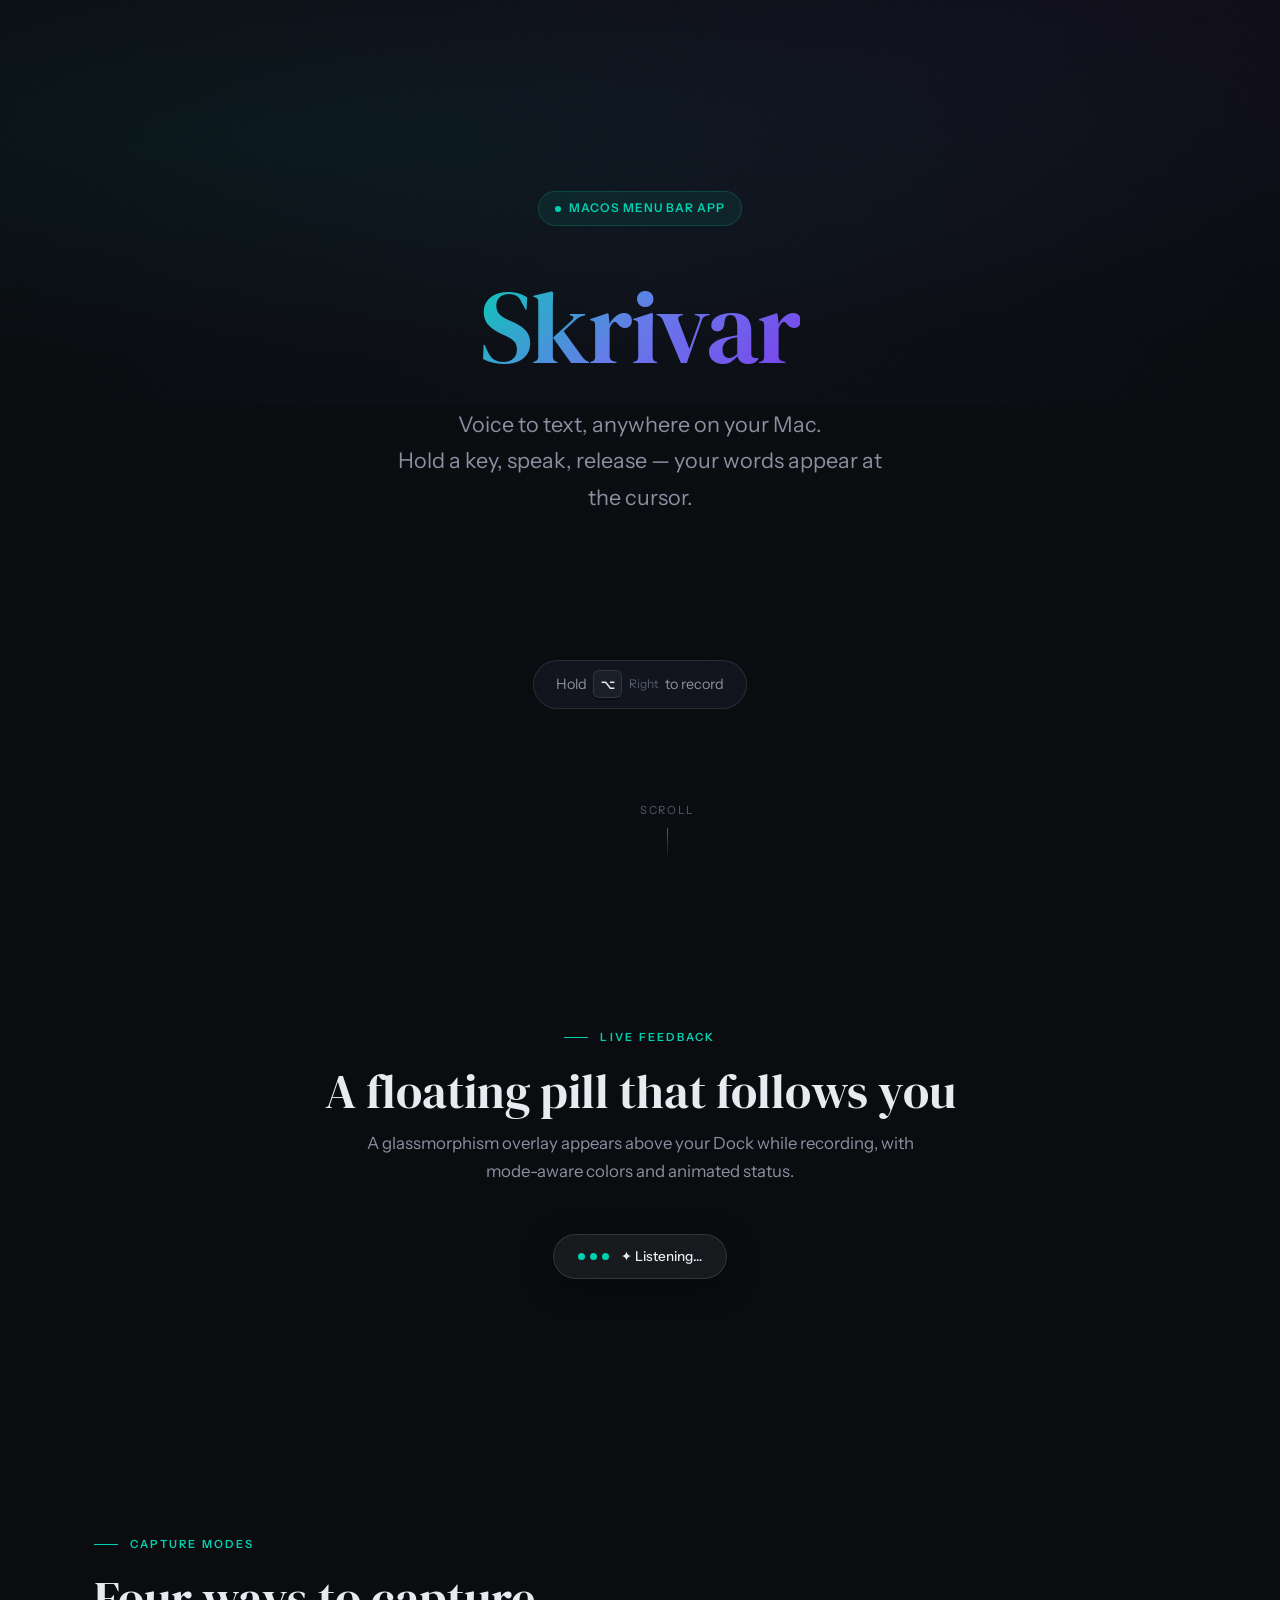
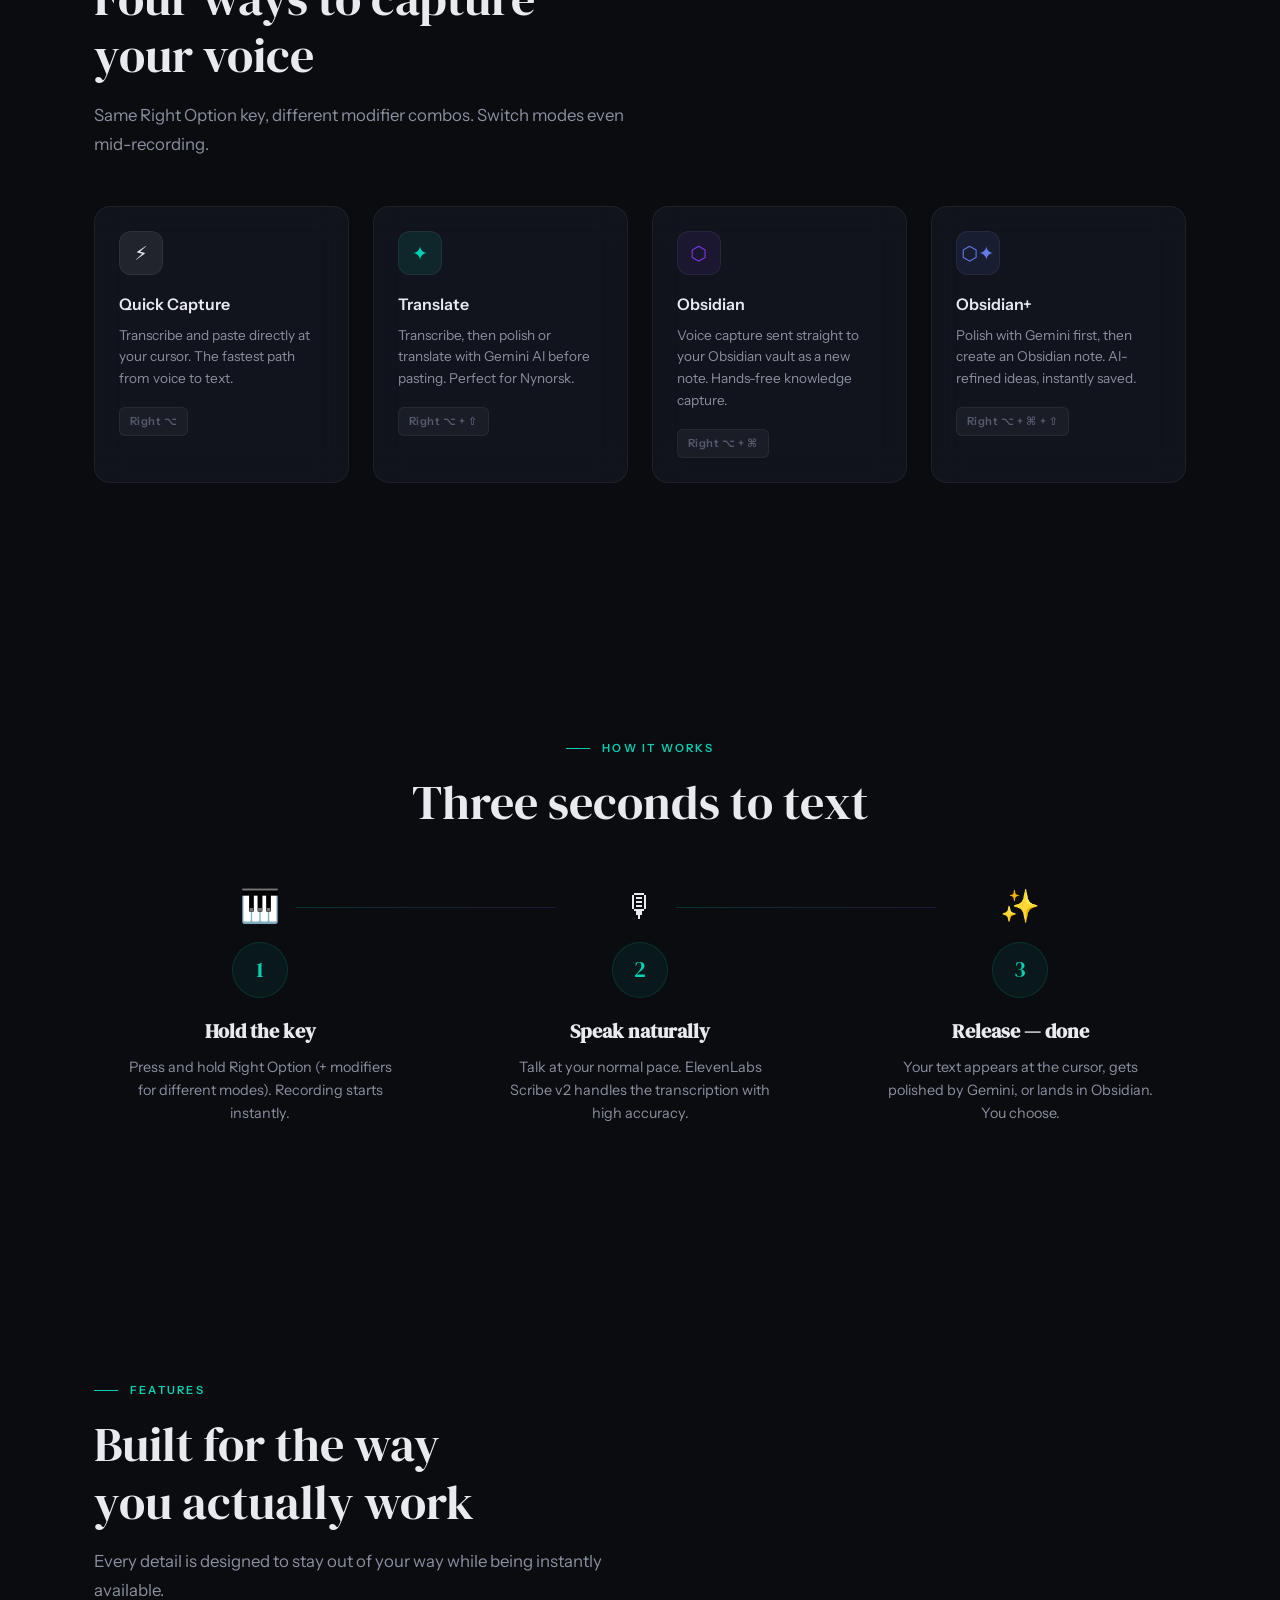
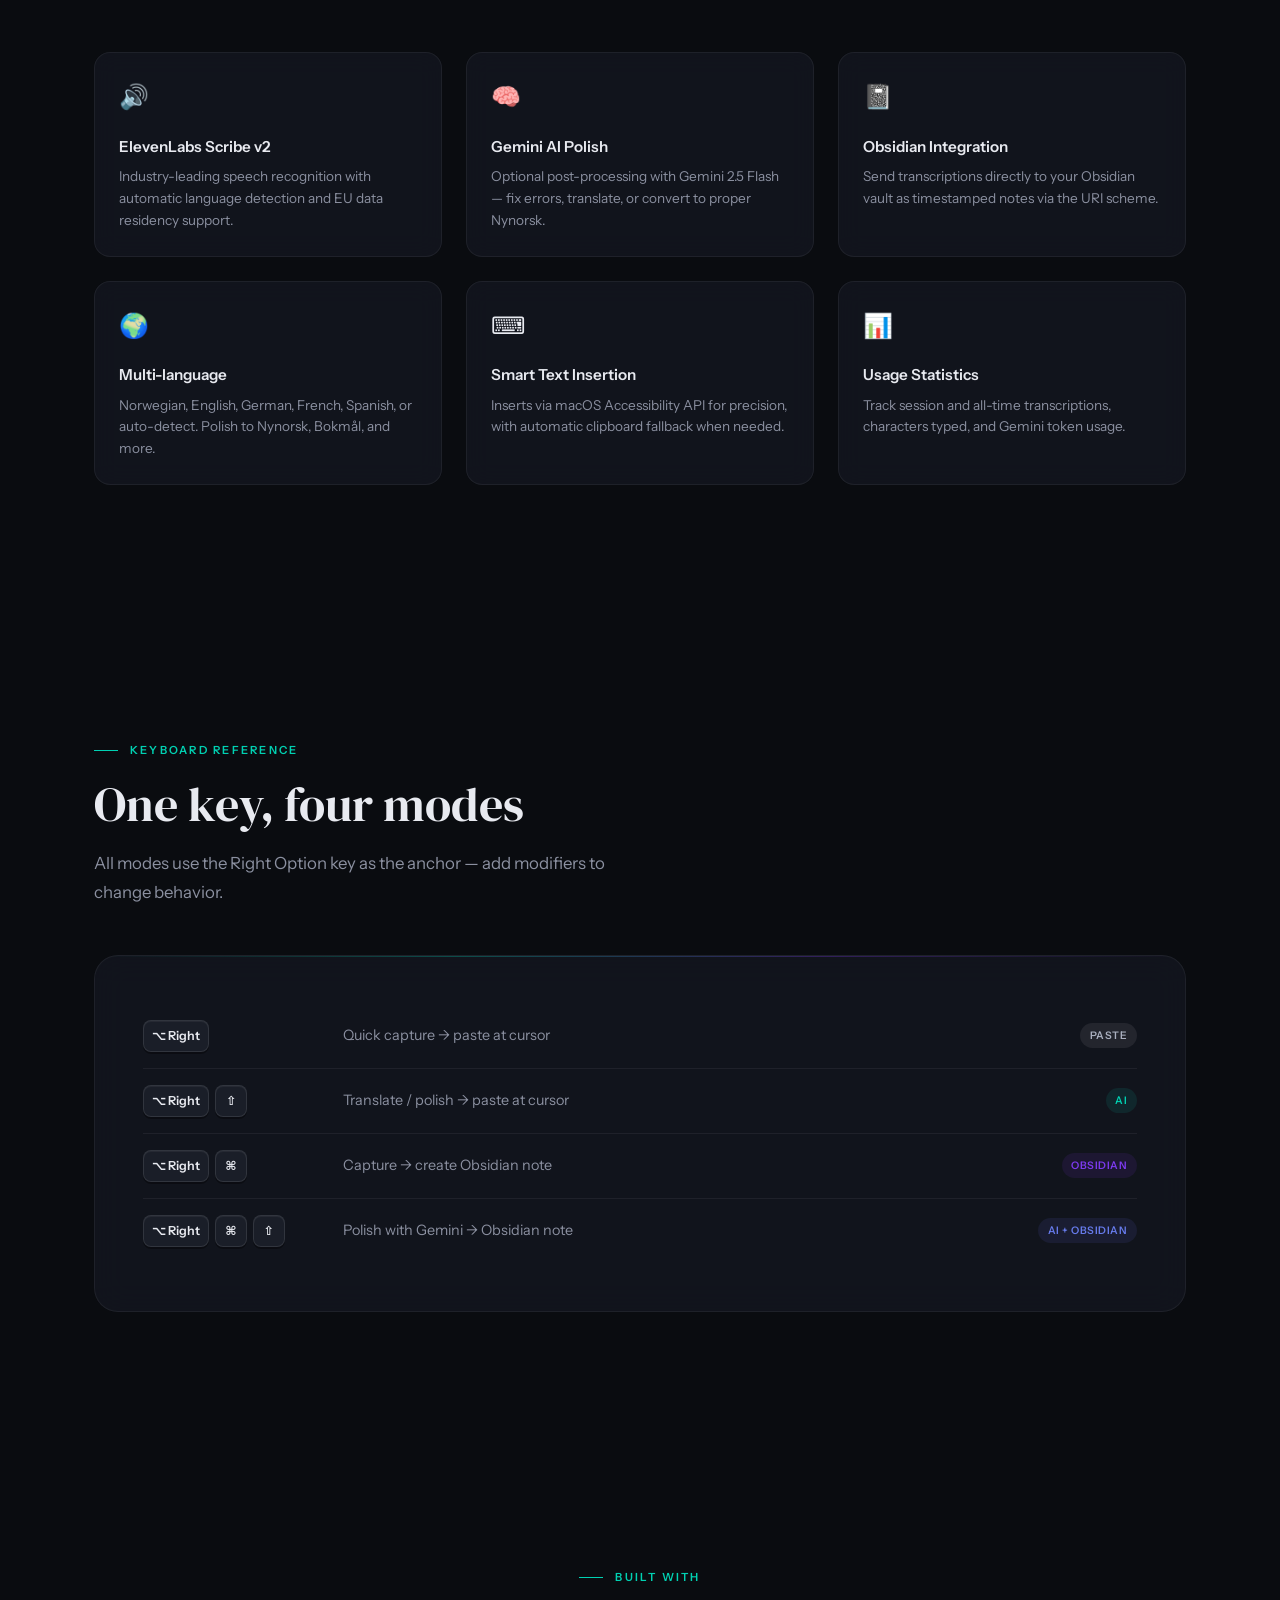
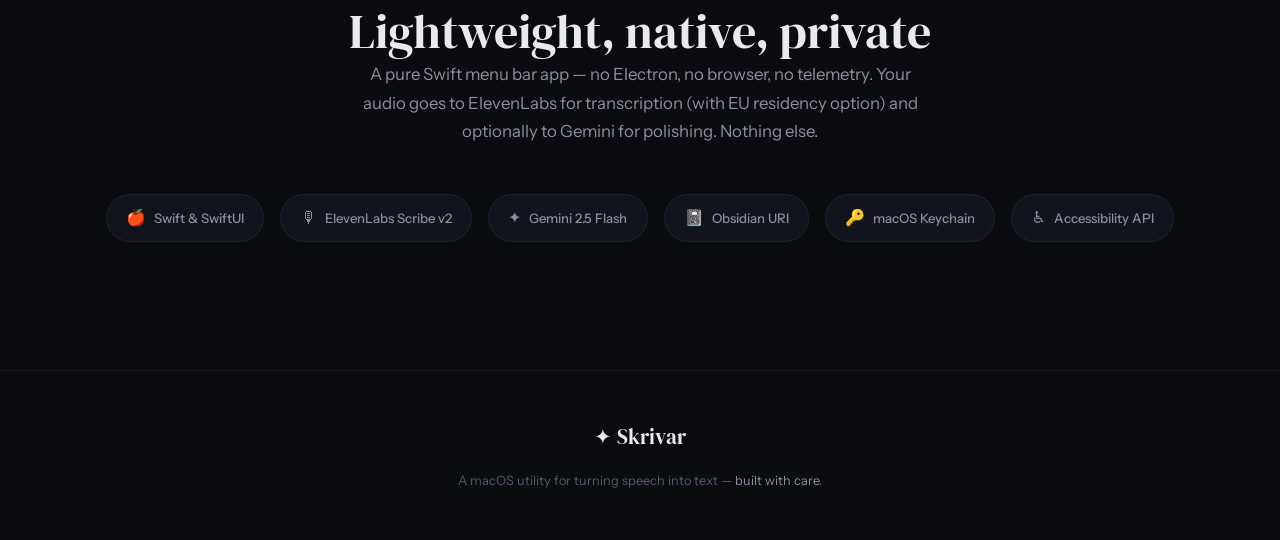
==== docs/index.html @ 1b465204 "feat: initial commit — Skrivar v0.1.0 macOS menu bar speech-to-text app with: - Push-to-talk recordi" ====
<!DOCTYPE html>
<html lang="en">
<head>
  <meta charset="UTF-8">
  <meta name="viewport" content="width=device-width, initial-scale=1.0">
  <title>Skrivar — Voice to Text, Anywhere on Your Mac</title>
  <meta name="description" content="Skrivar is a lightweight macOS menu bar app that turns your voice into text anywhere. Powered by ElevenLabs and Gemini AI with Obsidian integration.">
  <link rel="stylesheet" href="style.css">
  <link rel="icon" href="data:image/svg+xml,<svg xmlns='http://www.w3.org/2000/svg' viewBox='0 0 100 100'><text y='.9em' font-size='90'>✦</text></svg>">
</head>
<body>

  <!-- ═══════════════ HERO ═══════════════ -->
  <section class="hero" id="hero">
    <div class="hero-content">
      <div class="hero-badge">
        <span class="badge-dot"></span>
        macOS Menu Bar App
      </div>

      <h1>
        <span class="text-gradient">Skrivar</span>
      </h1>

      <p class="hero-tagline">
        Voice to text, anywhere on your Mac.<br>
        Hold a key, speak, release — your words appear at the cursor.
      </p>

      <!-- Animated waveform -->
      <div class="hero-waveform" aria-hidden="true">
        <div class="bar" style="--bar-h: 16px; animation-delay: 0.0s"></div>
        <div class="bar" style="--bar-h: 28px; animation-delay: 0.1s"></div>
        <div class="bar" style="--bar-h: 40px; animation-delay: 0.2s"></div>
        <div class="bar" style="--bar-h: 20px; animation-delay: 0.3s"></div>
        <div class="bar" style="--bar-h: 36px; animation-delay: 0.15s"></div>
        <div class="bar" style="--bar-h: 48px; animation-delay: 0.25s"></div>
        <div class="bar" style="--bar-h: 24px; animation-delay: 0.35s"></div>
        <div class="bar" style="--bar-h: 44px; animation-delay: 0.05s"></div>
        <div class="bar" style="--bar-h: 32px; animation-delay: 0.2s"></div>
        <div class="bar" style="--bar-h: 18px; animation-delay: 0.3s"></div>
        <div class="bar" style="--bar-h: 38px; animation-delay: 0.1s"></div>
        <div class="bar" style="--bar-h: 26px; animation-delay: 0.25s"></div>
        <div class="bar" style="--bar-h: 42px; animation-delay: 0.15s"></div>
        <div class="bar" style="--bar-h: 20px; animation-delay: 0.35s"></div>
        <div class="bar" style="--bar-h: 34px; animation-delay: 0.05s"></div>
        <div class="bar" style="--bar-h: 14px; animation-delay: 0.2s"></div>
        <div class="bar" style="--bar-h: 28px; animation-delay: 0.3s"></div>
        <div class="bar" style="--bar-h: 46px; animation-delay: 0.1s"></div>
        <div class="bar" style="--bar-h: 22px; animation-delay: 0.25s"></div>
        <div class="bar" style="--bar-h: 36px; animation-delay: 0.15s"></div>
      </div>

      <!-- Keyboard hint -->
      <div class="hero-shortcut">
        <span class="key-combo">
          Hold
          <kbd>⌥</kbd>
          <span style="color: var(--text-muted); font-size: 0.75rem">Right</span>
          to record
        </span>
      </div>
    </div>

    <div class="scroll-indicator">
      <span>Scroll</span>
      <div class="scroll-line"></div>
    </div>
  </section>


  <!-- ═══════════════ OVERLAY DEMO ═══════════════ -->
  <section id="overlay-demo">
    <div class="container">
      <div class="reveal" style="text-align: center;">
        <span class="section-label" style="justify-content: center;">Live Feedback</span>
        <h2 class="section-title" style="text-align: center; margin: 0 auto var(--space-xs);">A floating pill that follows you</h2>
        <p class="section-subtitle" style="text-align: center; margin: 0 auto;">
          A glassmorphism overlay appears above your Dock while recording, with mode-aware colors and animated status.
        </p>
      </div>

      <div class="overlay-demo reveal">
        <div class="overlay-pill">
          <div class="dots">
            <div class="dot"></div>
            <div class="dot"></div>
            <div class="dot"></div>
          </div>
          <span class="pill-label">Listening…</span>
        </div>
      </div>
    </div>
  </section>


  <!-- ═══════════════ CAPTURE MODES ═══════════════ -->
  <section id="modes">
    <div class="container">
      <div class="reveal">
        <span class="section-label">Capture Modes</span>
        <h2 class="section-title">Four ways to capture<br>your voice</h2>
        <p class="section-subtitle">
          Same Right Option key, different modifier combos. Switch modes even mid-recording.
        </p>
      </div>

      <div class="modes-grid stagger reveal">

        <div class="mode-card" data-mode="quick">
          <div class="mode-icon">⚡</div>
          <h3>Quick Capture</h3>
          <p>Transcribe and paste directly at your cursor. The fastest path from voice to text.</p>
          <span class="mode-shortcut">Right ⌥</span>
        </div>

        <div class="mode-card" data-mode="translate">
          <div class="mode-icon">✦</div>
          <h3>Translate</h3>
          <p>Transcribe, then polish or translate with Gemini AI before pasting. Perfect for Nynorsk.</p>
          <span class="mode-shortcut">Right ⌥ + ⇧</span>
        </div>

        <div class="mode-card" data-mode="obsidian">
          <div class="mode-icon">⬡</div>
          <h3>Obsidian</h3>
          <p>Voice capture sent straight to your Obsidian vault as a new note. Hands-free knowledge capture.</p>
          <span class="mode-shortcut">Right ⌥ + ⌘</span>
        </div>

        <div class="mode-card" data-mode="polish">
          <div class="mode-icon">⬡✦</div>
          <h3>Obsidian+</h3>
          <p>Polish with Gemini first, then create an Obsidian note. AI-refined ideas, instantly saved.</p>
          <span class="mode-shortcut">Right ⌥ + ⌘ + ⇧</span>
        </div>

      </div>
    </div>
  </section>


  <!-- ═══════════════ HOW IT WORKS ═══════════════ -->
  <section id="how-it-works">
    <div class="container">
      <div class="reveal" style="text-align: center;">
        <span class="section-label" style="justify-content: center;">How It Works</span>
        <h2 class="section-title" style="margin: 0 auto;">Three seconds to text</h2>
      </div>

      <div class="steps-row reveal stagger">
        <div class="step">
          <div class="step-visual">🎹</div>
          <div class="step-number">1</div>
          <h3>Hold the key</h3>
          <p>Press and hold Right Option (+ modifiers for different modes). Recording starts instantly.</p>
        </div>

        <div class="step">
          <div class="step-visual">🎙</div>
          <div class="step-number">2</div>
          <h3>Speak naturally</h3>
          <p>Talk at your normal pace. ElevenLabs Scribe v2 handles the transcription with high accuracy.</p>
        </div>

        <div class="step">
          <div class="step-visual">✨</div>
          <div class="step-number">3</div>
          <h3>Release — done</h3>
          <p>Your text appears at the cursor, gets polished by Gemini, or lands in Obsidian. You choose.</p>
        </div>
      </div>
    </div>
  </section>


  <!-- ═══════════════ FEATURES ═══════════════ -->
  <section id="features">
    <div class="container">
      <div class="reveal">
        <span class="section-label">Features</span>
        <h2 class="section-title">Built for the way<br>you actually work</h2>
        <p class="section-subtitle">
          Every detail is designed to stay out of your way while being instantly available.
        </p>
      </div>

      <div class="features-grid stagger reveal">

        <div class="feature-card">
          <span class="feature-icon">🔊</span>
          <h3>ElevenLabs Scribe v2</h3>
          <p>Industry-leading speech recognition with automatic language detection and EU data residency support.</p>
        </div>

        <div class="feature-card">
          <span class="feature-icon">🧠</span>
          <h3>Gemini AI Polish</h3>
          <p>Optional post-processing with Gemini 2.5 Flash — fix errors, translate, or convert to proper Nynorsk.</p>
        </div>

        <div class="feature-card">
          <span class="feature-icon">📓</span>
          <h3>Obsidian Integration</h3>
          <p>Send transcriptions directly to your Obsidian vault as timestamped notes via the URI scheme.</p>
        </div>

        <div class="feature-card">
          <span class="feature-icon">🌍</span>
          <h3>Multi-language</h3>
          <p>Norwegian, English, German, French, Spanish, or auto-detect. Polish to Nynorsk, Bokmål, and more.</p>
        </div>

        <div class="feature-card">
          <span class="feature-icon">⌨️</span>
          <h3>Smart Text Insertion</h3>
          <p>Inserts via macOS Accessibility API for precision, with automatic clipboard fallback when needed.</p>
        </div>

        <div class="feature-card">
          <span class="feature-icon">📊</span>
          <h3>Usage Statistics</h3>
          <p>Track session and all-time transcriptions, characters typed, and Gemini token usage.</p>
        </div>

      </div>
    </div>
  </section>


  <!-- ═══════════════ KEYBOARD SHORTCUTS ═══════════════ -->
  <section id="shortcuts">
    <div class="container">
      <div class="reveal">
        <span class="section-label">Keyboard Reference</span>
        <h2 class="section-title">One key, four modes</h2>
        <p class="section-subtitle">
          All modes use the Right Option key as the anchor — add modifiers to change behavior.
        </p>
      </div>

      <div class="shortcuts-panel reveal">
        <div class="shortcut-rows stagger reveal">

          <div class="shortcut-row">
            <div class="shortcut-keys">
              <kbd>⌥ Right</kbd>
            </div>
            <span class="shortcut-desc">Quick capture → paste at cursor</span>
            <span class="shortcut-badge" data-type="paste">Paste</span>
          </div>

          <div class="shortcut-row">
            <div class="shortcut-keys">
              <kbd>⌥ Right</kbd>
              <kbd>⇧</kbd>
            </div>
            <span class="shortcut-desc">Translate / polish → paste at cursor</span>
            <span class="shortcut-badge" data-type="ai">AI</span>
          </div>

          <div class="shortcut-row">
            <div class="shortcut-keys">
              <kbd>⌥ Right</kbd>
              <kbd>⌘</kbd>
            </div>
            <span class="shortcut-desc">Capture → create Obsidian note</span>
            <span class="shortcut-badge" data-type="obsidian">Obsidian</span>
          </div>

          <div class="shortcut-row">
            <div class="shortcut-keys">
              <kbd>⌥ Right</kbd>
              <kbd>⌘</kbd>
              <kbd>⇧</kbd>
            </div>
            <span class="shortcut-desc">Polish with Gemini → Obsidian note</span>
            <span class="shortcut-badge" data-type="both">AI + Obsidian</span>
          </div>

        </div>
      </div>
    </div>
  </section>


  <!-- ═══════════════ TECH STACK ═══════════════ -->
  <section id="tech">
    <div class="container" style="text-align: center;">
      <div class="reveal">
        <span class="section-label" style="justify-content: center;">Built With</span>
        <h2 class="section-title" style="margin: 0 auto;">Lightweight, native, private</h2>
        <p class="section-subtitle" style="margin: 0 auto;">
          A pure Swift menu bar app — no Electron, no browser, no telemetry. Your audio goes to ElevenLabs for transcription (with EU residency option) and optionally to Gemini for polishing. Nothing else.
        </p>
      </div>

      <div class="tech-row reveal stagger">
        <span class="tech-chip"><span class="chip-icon">🍎</span> Swift & SwiftUI</span>
        <span class="tech-chip"><span class="chip-icon">🎙</span> ElevenLabs Scribe v2</span>
        <span class="tech-chip"><span class="chip-icon">✦</span> Gemini 2.5 Flash</span>
        <span class="tech-chip"><span class="chip-icon">📓</span> Obsidian URI</span>
        <span class="tech-chip"><span class="chip-icon">🔑</span> macOS Keychain</span>
        <span class="tech-chip"><span class="chip-icon">♿️</span> Accessibility API</span>
      </div>
    </div>
  </section>


  <!-- ═══════════════ FOOTER ═══════════════ -->
  <footer class="site-footer">
    <div class="container">
      <div class="footer-content">
        <span class="footer-logo">✦ Skrivar</span>
        <p class="footer-text">
          A macOS utility for turning speech into text —
          <a href="https://github.com">built with care</a>.
        </p>
      </div>
    </div>
  </footer>


  <!-- ═══════════════ SCRIPTS ═══════════════ -->
  <script>
    // Scroll-triggered reveal
    const observer = new IntersectionObserver((entries) => {
      entries.forEach(entry => {
        if (entry.isIntersecting) {
          entry.target.classList.add('visible');
        }
      });
    }, {
      threshold: 0.12,
      rootMargin: '0px 0px -40px 0px'
    });

    document.querySelectorAll('.reveal').forEach(el => observer.observe(el));

    // Rotate overlay pill modes
    const modes = [
      { label: 'Listening…',   color: '#e8eaf0' },
      { label: '✦ Listening…', color: '#00d1b2' },
      { label: 'Transcribing…', color: '#e8eaf0' },
      { label: '✦ Polishing…', color: '#00d1b2' },
      { label: '⬡ Listening…', color: '#7c3aed' },
      { label: '⬡✦ Listening…', color: '#667aea' },
    ];
    let modeIndex = 0;
    const pillLabel = document.querySelector('.pill-label');
    const dots = document.querySelectorAll('.overlay-pill .dot');

    if (pillLabel) {
      setInterval(() => {
        modeIndex = (modeIndex + 1) % modes.length;
        pillLabel.textContent = modes[modeIndex].label;
        dots.forEach(d => d.style.background = modes[modeIndex].color);
      }, 2400);
    }
  </script>

</body>
</html>
---- docs/style.css ----
/* ════════════════════════════════════════════════════
   SKRIVAR – Landing Page Design System
   Nordic editorial × developer utility aesthetic
   ════════════════════════════════════════════════════ */

@import url('https://fonts.googleapis.com/css2?family=DM+Serif+Display:ital@0;1&family=Instrument+Sans:ital,wght@0,400..700;1,400..700&display=swap');

:root {
  /* ── Palette ── */
  --bg-deep:       #0a0c10;
  --bg-surface:    #12151c;
  --bg-elevated:   #1a1e28;
  --bg-card:       rgba(22, 26, 36, 0.65);
  --border-subtle: rgba(255, 255, 255, 0.06);
  --border-glow:   rgba(255, 255, 255, 0.1);

  --text-primary:   #e8eaf0;
  --text-secondary: #8b90a0;
  --text-muted:     #555a6e;

  /* Aurora accents */
  --accent-teal:    #00d1b2;
  --accent-violet:  #7c3aed;
  --accent-blend:   #667aea;
  --accent-ice:     #38bdf8;
  --accent-warm:    #f59e0b;

  /* Gradients */
  --gradient-aurora: linear-gradient(135deg, var(--accent-teal), var(--accent-blend), var(--accent-violet));
  --gradient-subtle: linear-gradient(135deg, rgba(0, 209, 178, 0.12), rgba(124, 58, 237, 0.12));
  --gradient-hero:   radial-gradient(ellipse 80% 50% at 50% 0%, rgba(0, 209, 178, 0.08) 0%, rgba(124, 58, 237, 0.04) 50%, transparent 100%);

  /* ── Typography ── */
  --font-display: 'DM Serif Display', Georgia, serif;
  --font-body:    'Instrument Sans', system-ui, sans-serif;

  /* ── Spacing ── */
  --space-xs:  0.5rem;
  --space-sm:  1rem;
  --space-md:  1.5rem;
  --space-lg:  3rem;
  --space-xl:  5rem;
  --space-2xl: 8rem;

  /* ── Radius ── */
  --radius-sm:   8px;
  --radius-md:   16px;
  --radius-lg:   24px;
  --radius-pill:  100px;

  /* ── Misc ── */
  --transition-fast:   0.2s cubic-bezier(0.4, 0, 0.2, 1);
  --transition-smooth: 0.5s cubic-bezier(0.4, 0, 0.2, 1);
  --transition-spring: 0.6s cubic-bezier(0.34, 1.56, 0.64, 1);
}


/* ═══ RESET & BASE ═══ */

*, *::before, *::after {
  margin: 0;
  padding: 0;
  box-sizing: border-box;
}

html {
  scroll-behavior: smooth;
  -webkit-font-smoothing: antialiased;
  -moz-osx-font-smoothing: grayscale;
}

body {
  font-family: var(--font-body);
  background: var(--bg-deep);
  color: var(--text-primary);
  line-height: 1.7;
  overflow-x: hidden;
}

::selection {
  background: rgba(0, 209, 178, 0.3);
  color: #fff;
}

a {
  color: var(--accent-teal);
  text-decoration: none;
  transition: color var(--transition-fast);
}
a:hover { color: var(--accent-ice); }

img { max-width: 100%; display: block; }


/* ═══ LAYOUT ═══ */

.container {
  max-width: 1140px;
  margin: 0 auto;
  padding: 0 var(--space-md);
}

section {
  padding: var(--space-2xl) 0;
  position: relative;
}


/* ═══ SECTION HEADER ═══ */

.section-label {
  font-family: var(--font-body);
  font-size: 0.7rem;
  font-weight: 600;
  letter-spacing: 0.2em;
  text-transform: uppercase;
  color: var(--accent-teal);
  margin-bottom: var(--space-sm);
  display: flex;
  align-items: center;
  gap: 0.75rem;
}

.section-label::before {
  content: '';
  display: block;
  width: 24px;
  height: 1px;
  background: var(--accent-teal);
}

.section-title {
  font-family: var(--font-display);
  font-size: clamp(2rem, 4vw, 3rem);
  font-weight: 400;
  line-height: 1.2;
  color: var(--text-primary);
  margin-bottom: var(--space-sm);
}

.section-subtitle {
  font-size: 1.05rem;
  color: var(--text-secondary);
  max-width: 560px;
  line-height: 1.7;
}


/* ═══ NOISE TEXTURE OVERLAY ═══ */

body::after {
  content: '';
  position: fixed;
  top: 0; left: 0; right: 0; bottom: 0;
  pointer-events: none;
  z-index: 9999;
  opacity: 0.018;
  background-image: url("data:image/svg+xml,%3Csvg viewBox='0 0 256 256' xmlns='http://www.w3.org/2000/svg'%3E%3Cfilter id='n'%3E%3CfeTurbulence type='fractalNoise' baseFrequency='0.9' numOctaves='4' stitchTiles='stitch'/%3E%3C/filter%3E%3Crect width='100%25' height='100%25' filter='url(%23n)'/%3E%3C/svg%3E");
  background-repeat: repeat;
  background-size: 200px;
}


/* ══════════════════════════════════════════
   HERO
   ══════════════════════════════════════════ */

.hero {
  min-height: 100vh;
  display: flex;
  align-items: center;
  justify-content: center;
  text-align: center;
  padding: var(--space-xl) 0;
  position: relative;
  overflow: hidden;
}

/* Ambient aurora glow */
.hero::before {
  content: '';
  position: absolute;
  width: 140%;
  height: 60%;
  top: -15%;
  left: -20%;
  background: radial-gradient(ellipse at 30% 50%, rgba(0, 209, 178, 0.06) 0%, transparent 60%),
              radial-gradient(ellipse at 70% 30%, rgba(124, 58, 237, 0.06) 0%, transparent 60%),
              radial-gradient(ellipse at 50% 80%, rgba(102, 122, 234, 0.04) 0%, transparent 50%);
  animation: auroraShift 12s ease-in-out infinite alternate;
  pointer-events: none;
}

@keyframes auroraShift {
  0%   { transform: translate(0, 0) scale(1); opacity: 0.8; }
  50%  { transform: translate(-3%, 4%) scale(1.05); opacity: 1; }
  100% { transform: translate(3%, -2%) scale(0.98); opacity: 0.85; }
}

.hero-content {
  position: relative;
  z-index: 2;
}

.hero-badge {
  display: inline-flex;
  align-items: center;
  gap: 0.5rem;
  padding: 0.4rem 1rem;
  border-radius: var(--radius-pill);
  background: rgba(0, 209, 178, 0.08);
  border: 1px solid rgba(0, 209, 178, 0.2);
  font-size: 0.75rem;
  font-weight: 600;
  letter-spacing: 0.08em;
  text-transform: uppercase;
  color: var(--accent-teal);
  margin-bottom: var(--space-lg);
  animation: fadeInUp 0.8s ease-out both;
}

.hero-badge .badge-dot {
  width: 6px;
  height: 6px;
  border-radius: 50%;
  background: var(--accent-teal);
  animation: pulse 2s ease-in-out infinite;
}

@keyframes pulse {
  0%, 100% { opacity: 0.4; transform: scale(0.8); }
  50%      { opacity: 1; transform: scale(1.2); }
}

.hero h1 {
  font-family: var(--font-display);
  font-size: clamp(3.2rem, 8vw, 6.5rem);
  font-weight: 400;
  line-height: 1.05;
  letter-spacing: -0.02em;
  margin-bottom: var(--space-md);
  animation: fadeInUp 0.8s 0.15s ease-out both;
}

.hero h1 .text-gradient {
  background: var(--gradient-aurora);
  -webkit-background-clip: text;
  -webkit-text-fill-color: transparent;
  background-clip: text;
}

.hero-tagline {
  font-size: clamp(1.1rem, 2.5vw, 1.35rem);
  color: var(--text-secondary);
  max-width: 520px;
  margin: 0 auto var(--space-lg);
  line-height: 1.7;
  animation: fadeInUp 0.8s 0.3s ease-out both;
}

/* Animated waveform */
.hero-waveform {
  display: flex;
  align-items: center;
  justify-content: center;
  gap: 4px;
  height: 48px;
  margin-bottom: var(--space-lg);
  animation: fadeInUp 0.8s 0.45s ease-out both;
}

.hero-waveform .bar {
  width: 3px;
  border-radius: 3px;
  background: var(--gradient-aurora);
  animation: waveBar 1.2s ease-in-out infinite;
}

@keyframes waveBar {
  0%, 100% { height: 8px; opacity: 0.3; }
  50%      { height: var(--bar-h, 32px); opacity: 0.9; }
}

/* Keyboard hint */
.hero-shortcut {
  animation: fadeInUp 0.8s 0.6s ease-out both;
}

.key-combo {
  display: inline-flex;
  align-items: center;
  gap: 0.4rem;
  padding: 0.6rem 1.4rem;
  border-radius: var(--radius-pill);
  background: var(--bg-card);
  border: 1px solid var(--border-glow);
  backdrop-filter: blur(20px);
  -webkit-backdrop-filter: blur(20px);
  font-size: 0.9rem;
  color: var(--text-secondary);
}

.key-combo kbd {
  display: inline-flex;
  align-items: center;
  justify-content: center;
  min-width: 28px;
  height: 28px;
  padding: 0 6px;
  border-radius: 6px;
  background: var(--bg-elevated);
  border: 1px solid var(--border-glow);
  font-family: var(--font-body);
  font-size: 0.8rem;
  font-weight: 600;
  color: var(--text-primary);
  box-shadow: 0 2px 0 rgba(0,0,0,0.3);
}

/* Scroll indicator */
.scroll-indicator {
  position: absolute;
  bottom: 2.5rem;
  left: 50%;
  transform: translateX(-50%);
  display: flex;
  flex-direction: column;
  align-items: center;
  gap: 0.5rem;
  color: var(--text-muted);
  font-size: 0.7rem;
  letter-spacing: 0.15em;
  text-transform: uppercase;
  animation: fadeInUp 0.8s 0.8s ease-out both;
}

.scroll-indicator .scroll-line {
  width: 1px;
  height: 32px;
  background: linear-gradient(to bottom, var(--text-muted), transparent);
  animation: scrollPulse 2s ease-in-out infinite;
}

@keyframes scrollPulse {
  0%, 100% { opacity: 0.3; height: 24px; }
  50%      { opacity: 0.8; height: 36px; }
}


/* ══════════════════════════════════════════
   CAPTURE MODES
   ══════════════════════════════════════════ */

.modes-grid {
  display: grid;
  grid-template-columns: repeat(4, 1fr);
  gap: var(--space-md);
  margin-top: var(--space-lg);
}

.mode-card {
  position: relative;
  padding: var(--space-md) var(--space-md) var(--space-md);
  border-radius: var(--radius-md);
  background: var(--bg-card);
  border: 1px solid var(--border-subtle);
  backdrop-filter: blur(16px);
  -webkit-backdrop-filter: blur(16px);
  transition: all var(--transition-smooth);
  overflow: hidden;
}

.mode-card::before {
  content: '';
  position: absolute;
  top: 0;
  left: 0;
  right: 0;
  height: 2px;
  background: var(--card-accent);
  opacity: 0;
  transition: opacity var(--transition-fast);
}

.mode-card:hover {
  border-color: rgba(255, 255, 255, 0.12);
  transform: translateY(-4px);
  box-shadow: 0 16px 48px rgba(0, 0, 0, 0.3);
}

.mode-card:hover::before { opacity: 1; }

.mode-icon {
  width: 44px;
  height: 44px;
  border-radius: 12px;
  display: flex;
  align-items: center;
  justify-content: center;
  font-size: 1.2rem;
  margin-bottom: var(--space-sm);
  background: var(--icon-bg);
  color: var(--card-accent);
  border: 1px solid rgba(255, 255, 255, 0.06);
}

/* Per-mode accent colors */
.mode-card[data-mode="quick"]    { --card-accent: #e8eaf0; --icon-bg: rgba(232, 234, 240, 0.08); }
.mode-card[data-mode="translate"]{ --card-accent: #00d1b2; --icon-bg: rgba(0, 209, 178, 0.1); }
.mode-card[data-mode="obsidian"] { --card-accent: #7c3aed; --icon-bg: rgba(124, 58, 237, 0.1); }
.mode-card[data-mode="polish"]   { --card-accent: #667aea; --icon-bg: rgba(102, 122, 234, 0.1); }

.mode-card h3 {
  font-family: var(--font-body);
  font-size: 1rem;
  font-weight: 600;
  margin-bottom: 0.4rem;
  color: var(--text-primary);
}

.mode-card p {
  font-size: 0.85rem;
  color: var(--text-secondary);
  line-height: 1.6;
  margin-bottom: var(--space-sm);
}

.mode-shortcut {
  display: inline-flex;
  align-items: center;
  gap: 0.25rem;
  padding: 0.25rem 0.6rem;
  background: rgba(255, 255, 255, 0.04);
  border: 1px solid var(--border-subtle);
  border-radius: 6px;
  font-size: 0.7rem;
  font-weight: 600;
  color: var(--text-muted);
  letter-spacing: 0.05em;
}


/* ══════════════════════════════════════════
   HOW IT WORKS
   ══════════════════════════════════════════ */

.steps-row {
  display: grid;
  grid-template-columns: repeat(3, 1fr);
  gap: var(--space-lg);
  margin-top: var(--space-lg);
  counter-reset: step;
}

.step {
  position: relative;
  text-align: center;
}

.step-number {
  width: 56px;
  height: 56px;
  border-radius: 50%;
  display: flex;
  align-items: center;
  justify-content: center;
  margin: 0 auto var(--space-sm);
  font-family: var(--font-display);
  font-size: 1.4rem;
  color: var(--accent-teal);
  background: rgba(0, 209, 178, 0.06);
  border: 1px solid rgba(0, 209, 178, 0.15);
  position: relative;
}

/* Connector line between steps */
.step:not(:last-child)::after {
  content: '';
  position: absolute;
  top: 28px;
  left: calc(50% + 36px);
  width: calc(100% - 72px);
  height: 1px;
  background: linear-gradient(to right, rgba(0, 209, 178, 0.2), rgba(124, 58, 237, 0.2));
}

.step h3 {
  font-family: var(--font-display);
  font-size: 1.25rem;
  margin-bottom: 0.5rem;
  color: var(--text-primary);
}

.step p {
  font-size: 0.9rem;
  color: var(--text-secondary);
  line-height: 1.6;
  max-width: 280px;
  margin: 0 auto;
}

.step-visual {
  font-size: 2rem;
  margin-bottom: var(--space-xs);
}


/* ══════════════════════════════════════════
   FEATURES GRID
   ══════════════════════════════════════════ */

.features-grid {
  display: grid;
  grid-template-columns: repeat(3, 1fr);
  gap: var(--space-md);
  margin-top: var(--space-lg);
}

.feature-card {
  padding: var(--space-md);
  border-radius: var(--radius-md);
  background: var(--bg-card);
  border: 1px solid var(--border-subtle);
  backdrop-filter: blur(12px);
  -webkit-backdrop-filter: blur(12px);
  transition: all var(--transition-smooth);
}

.feature-card:hover {
  border-color: rgba(255, 255, 255, 0.1);
  transform: translateY(-2px);
}

.feature-icon {
  font-size: 1.5rem;
  margin-bottom: var(--space-sm);
  display: block;
}

.feature-card h3 {
  font-family: var(--font-body);
  font-size: 0.95rem;
  font-weight: 600;
  margin-bottom: 0.4rem;
  color: var(--text-primary);
}

.feature-card p {
  font-size: 0.85rem;
  color: var(--text-secondary);
  line-height: 1.6;
}


/* ══════════════════════════════════════════
   KEYBOARD SHORTCUTS SECTION
   ══════════════════════════════════════════ */

.shortcuts-panel {
  margin-top: var(--space-lg);
  padding: var(--space-lg);
  border-radius: var(--radius-lg);
  background: var(--bg-card);
  border: 1px solid var(--border-subtle);
  backdrop-filter: blur(16px);
  -webkit-backdrop-filter: blur(16px);
  position: relative;
  overflow: hidden;
}

.shortcuts-panel::before {
  content: '';
  position: absolute;
  top: 0;
  left: 0;
  right: 0;
  height: 1px;
  background: linear-gradient(90deg, transparent, rgba(0, 209, 178, 0.3), rgba(124, 58, 237, 0.3), transparent);
}

.shortcut-rows {
  display: grid;
  gap: 0;
}

.shortcut-row {
  display: grid;
  grid-template-columns: 200px 1fr auto;
  align-items: center;
  padding: var(--space-sm) 0;
  border-bottom: 1px solid var(--border-subtle);
}

.shortcut-row:last-child { border-bottom: none; }

.shortcut-keys {
  display: flex;
  gap: 0.35rem;
  align-items: center;
}

.shortcut-keys kbd {
  display: inline-flex;
  align-items: center;
  justify-content: center;
  min-width: 32px;
  height: 32px;
  padding: 0 8px;
  border-radius: 8px;
  background: var(--bg-elevated);
  border: 1px solid var(--border-glow);
  font-family: var(--font-body);
  font-size: 0.78rem;
  font-weight: 600;
  color: var(--text-primary);
  box-shadow: 0 2px 0 rgba(0, 0, 0, 0.35), inset 0 1px 0 rgba(255, 255, 255, 0.05);
}

.shortcut-desc {
  font-size: 0.9rem;
  color: var(--text-secondary);
}

.shortcut-badge {
  padding: 0.2rem 0.6rem;
  border-radius: var(--radius-pill);
  font-size: 0.65rem;
  font-weight: 600;
  letter-spacing: 0.05em;
  text-transform: uppercase;
}

.shortcut-badge[data-type="paste"]    { background: rgba(232, 234, 240, 0.08); color: #aab0c0; }
.shortcut-badge[data-type="ai"]       { background: rgba(0, 209, 178, 0.1);   color: var(--accent-teal); }
.shortcut-badge[data-type="obsidian"] { background: rgba(124, 58, 237, 0.1);  color: var(--accent-violet); }
.shortcut-badge[data-type="both"]     { background: rgba(102, 122, 234, 0.1); color: var(--accent-blend); }


/* ══════════════════════════════════════════
   OVERLAY DEMO (glassmorphism pill)
   ══════════════════════════════════════════ */

.overlay-demo {
  display: flex;
  justify-content: center;
  margin-top: var(--space-lg);
}

.overlay-pill {
  display: inline-flex;
  align-items: center;
  gap: 12px;
  padding: 10px 24px;
  border-radius: var(--radius-pill);
  background: rgba(255, 255, 255, 0.06);
  border: 1px solid rgba(255, 255, 255, 0.12);
  backdrop-filter: blur(24px);
  -webkit-backdrop-filter: blur(24px);
  box-shadow: 0 8px 32px rgba(0, 0, 0, 0.3);
  animation: pillFloat 3s ease-in-out infinite;
}

@keyframes pillFloat {
  0%, 100% { transform: translateY(0); }
  50%      { transform: translateY(-6px); }
}

.overlay-pill .dots {
  display: flex;
  gap: 5px;
}

.overlay-pill .dot {
  width: 7px;
  height: 7px;
  border-radius: 50%;
  background: var(--accent-teal);
  animation: dotPulse 1.2s ease-in-out infinite;
}
.overlay-pill .dot:nth-child(2) { animation-delay: 0.25s; }
.overlay-pill .dot:nth-child(3) { animation-delay: 0.5s; }

@keyframes dotPulse {
  0%, 100% { opacity: 0.3; transform: scale(0.7); }
  50%      { opacity: 1;   transform: scale(1); }
}

.overlay-pill .pill-label {
  font-size: 0.85rem;
  font-weight: 500;
  color: var(--text-primary);
}


/* ══════════════════════════════════════════
   TECH STACK
   ══════════════════════════════════════════ */

.tech-row {
  display: flex;
  flex-wrap: wrap;
  gap: var(--space-sm);
  margin-top: var(--space-lg);
  justify-content: center;
}

.tech-chip {
  display: inline-flex;
  align-items: center;
  gap: 0.5rem;
  padding: 0.6rem 1.2rem;
  border-radius: var(--radius-pill);
  background: var(--bg-card);
  border: 1px solid var(--border-subtle);
  font-size: 0.82rem;
  font-weight: 500;
  color: var(--text-secondary);
  transition: all var(--transition-fast);
  backdrop-filter: blur(8px);
  -webkit-backdrop-filter: blur(8px);
}

.tech-chip:hover {
  border-color: rgba(255, 255, 255, 0.15);
  color: var(--text-primary);
}

.tech-chip .chip-icon {
  font-size: 1rem;
}


/* ══════════════════════════════════════════
   FOOTER
   ══════════════════════════════════════════ */

.site-footer {
  padding: var(--space-lg) 0;
  border-top: 1px solid var(--border-subtle);
  text-align: center;
}

.footer-content {
  display: flex;
  flex-direction: column;
  align-items: center;
  gap: var(--space-sm);
}

.footer-logo {
  font-family: var(--font-display);
  font-size: 1.3rem;
  color: var(--text-primary);
}

.footer-text {
  font-size: 0.8rem;
  color: var(--text-muted);
}

.footer-text a {
  color: var(--text-secondary);
  transition: color var(--transition-fast);
}
.footer-text a:hover { color: var(--accent-teal); }


/* ═══ ANIMATIONS ═══ */

@keyframes fadeInUp {
  from {
    opacity: 0;
    transform: translateY(24px);
  }
  to {
    opacity: 1;
    transform: translateY(0);
  }
}

/* Scroll-triggered reveal */
.reveal {
  opacity: 0;
  transform: translateY(32px);
  transition: opacity 0.8s cubic-bezier(0.4, 0, 0.2, 1),
              transform 0.8s cubic-bezier(0.4, 0, 0.2, 1);
}

.reveal.visible {
  opacity: 1;
  transform: translateY(0);
}

/* Stagger children */
.stagger > * {
  opacity: 0;
  transform: translateY(20px);
  transition: opacity 0.6s cubic-bezier(0.4, 0, 0.2, 1),
              transform 0.6s cubic-bezier(0.4, 0, 0.2, 1);
}

.stagger.visible > *:nth-child(1) { transition-delay: 0s; }
.stagger.visible > *:nth-child(2) { transition-delay: 0.1s; }
.stagger.visible > *:nth-child(3) { transition-delay: 0.2s; }
.stagger.visible > *:nth-child(4) { transition-delay: 0.3s; }
.stagger.visible > *:nth-child(5) { transition-delay: 0.4s; }
.stagger.visible > *:nth-child(6) { transition-delay: 0.5s; }

.stagger.visible > * {
  opacity: 1;
  transform: translateY(0);
}


/* ═══ RESPONSIVE ═══ */

@media (max-width: 900px) {
  .modes-grid {
    grid-template-columns: repeat(2, 1fr);
  }
  .features-grid {
    grid-template-columns: repeat(2, 1fr);
  }
  .shortcut-row {
    grid-template-columns: 160px 1fr auto;
  }
}

@media (max-width: 640px) {
  section { padding: var(--space-xl) 0; }

  .modes-grid,
  .features-grid {
    grid-template-columns: 1fr;
  }

  .steps-row {
    grid-template-columns: 1fr;
    gap: var(--space-md);
  }

  .step:not(:last-child)::after { display: none; }

  .shortcut-row {
    grid-template-columns: 1fr;
    gap: 0.5rem;
  }

  .shortcut-badge { justify-self: start; }

  .shortcuts-panel { padding: var(--space-md); }
}
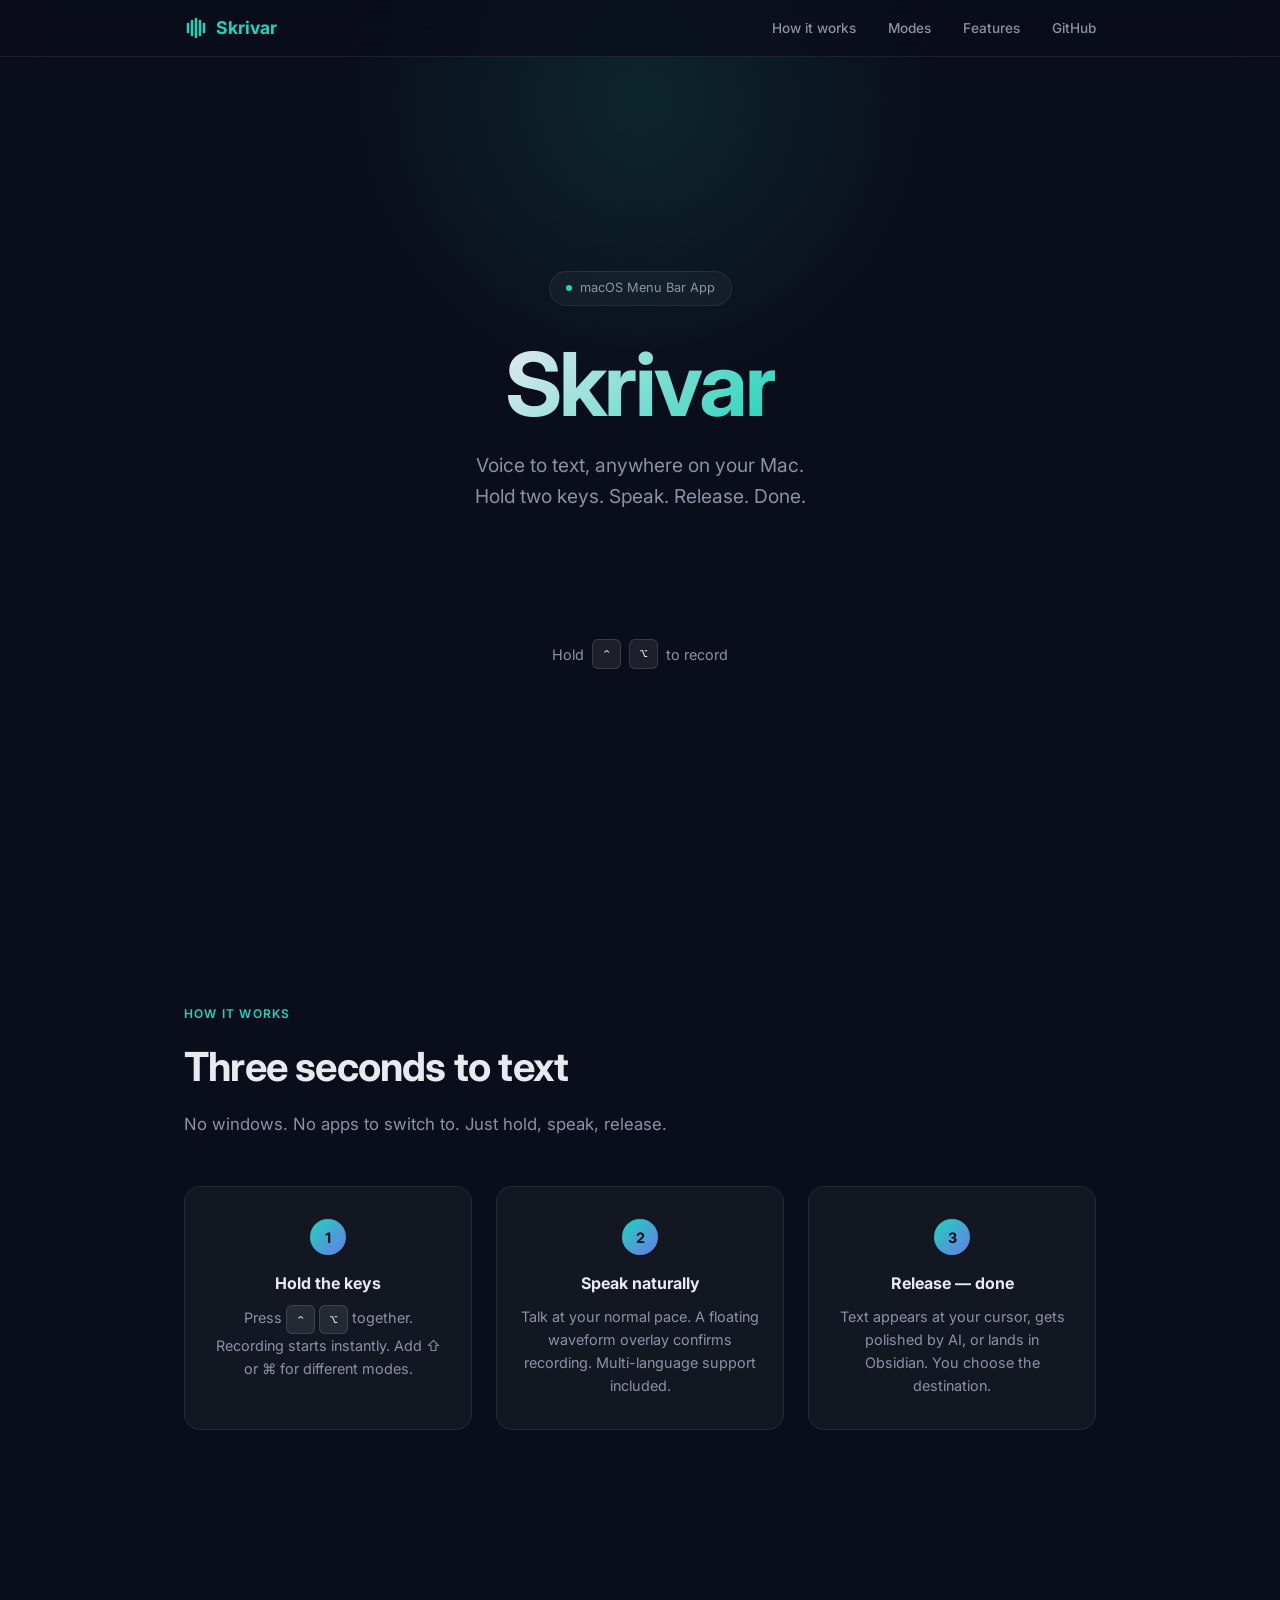
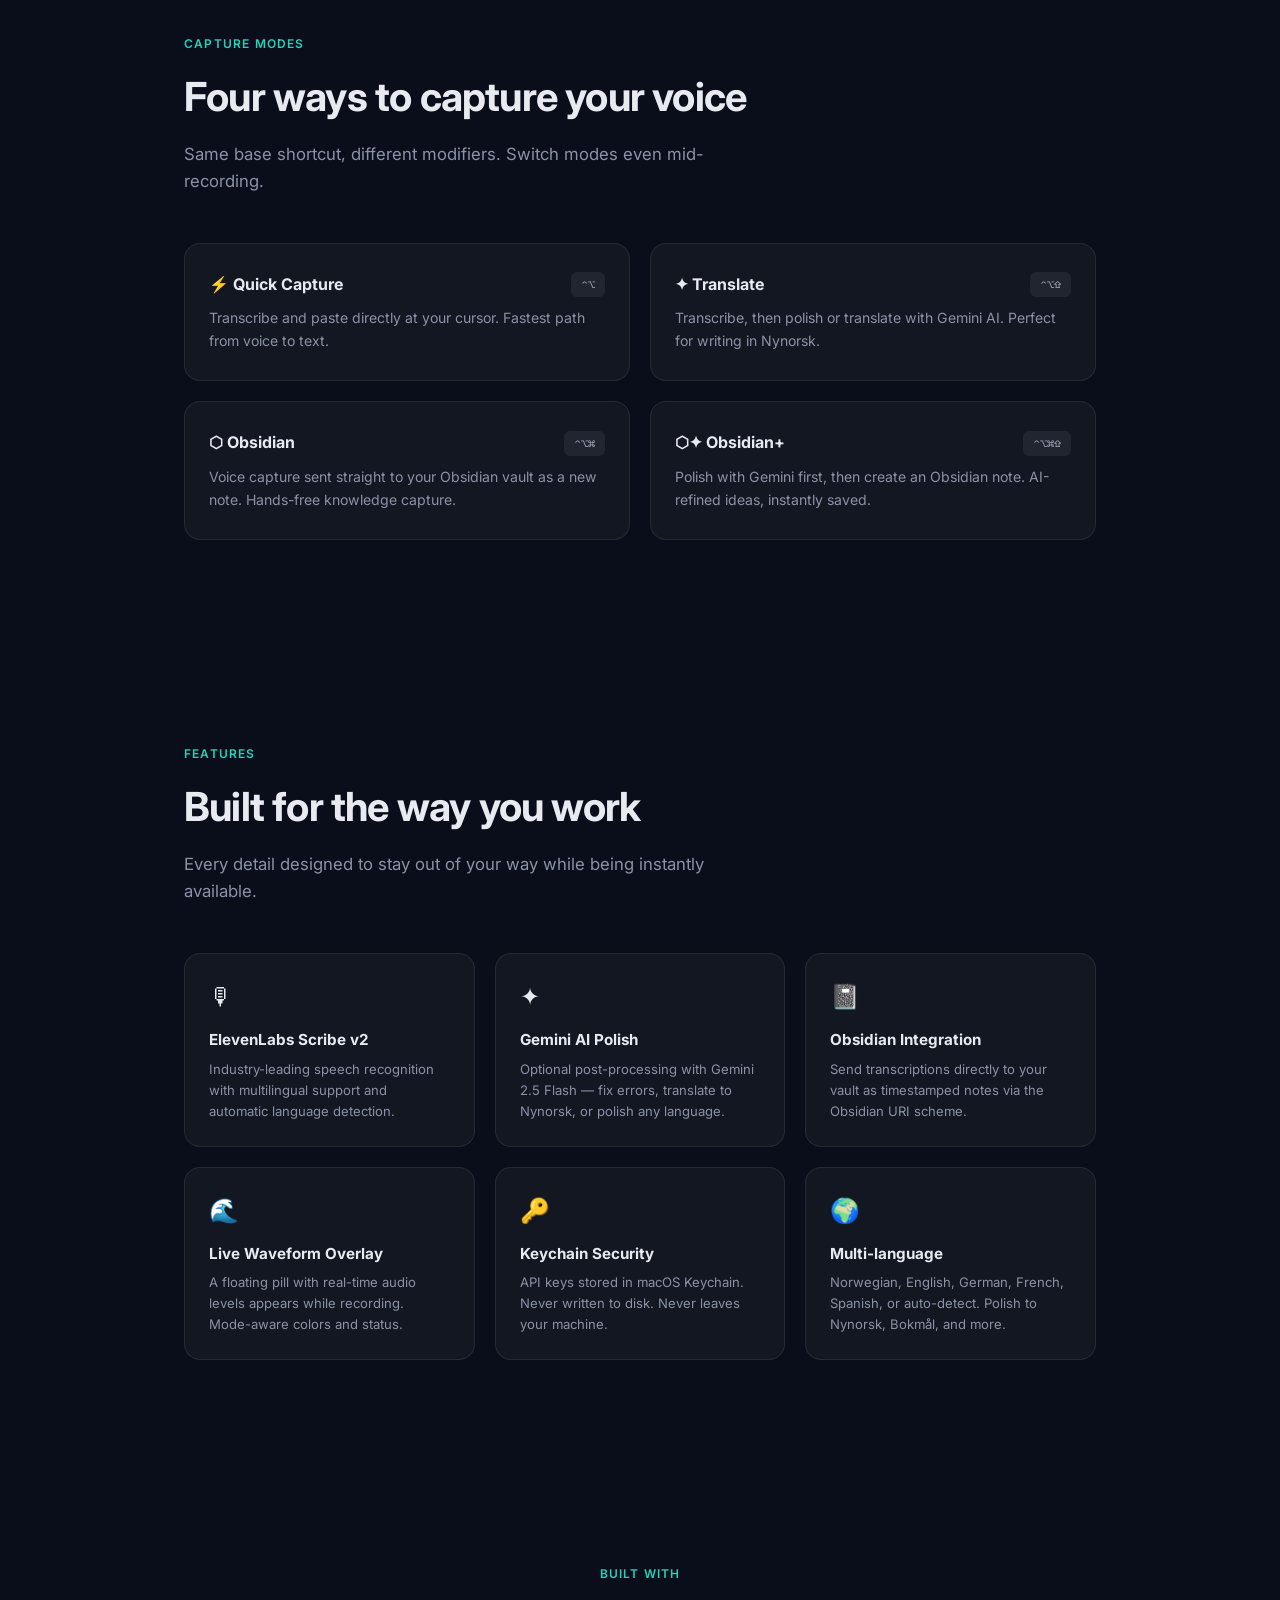
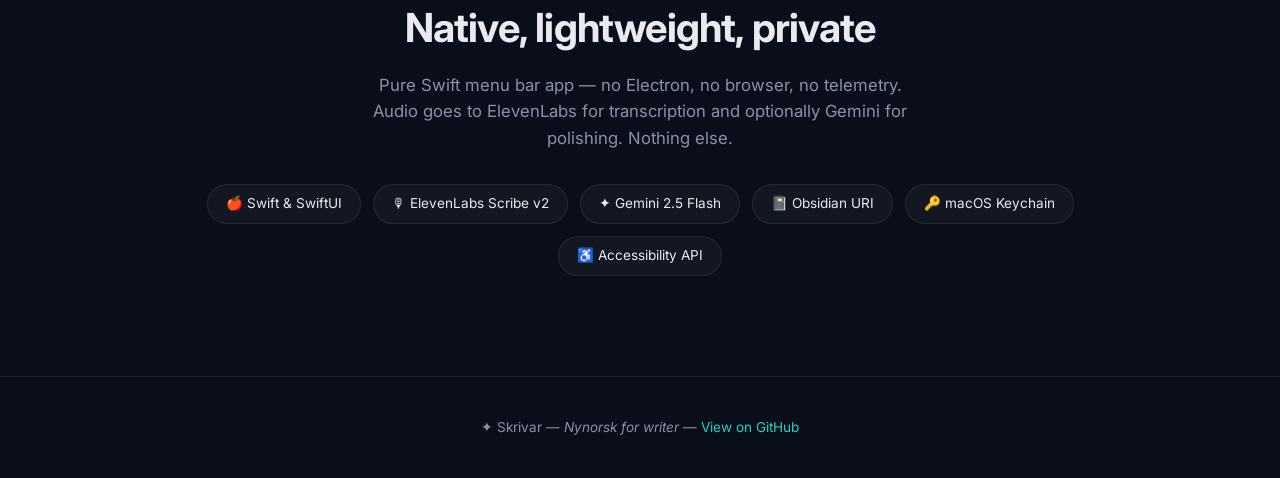
==== commit dd130ae9: "feat: updated README + complete landing page rewrite README: updated shortcuts (⌃⌥), features (dock " ====
--- a/docs/index.html
+++ b/docs/index.html
@@ -3,325 +3,676 @@
 <head>
   <meta charset="UTF-8">
   <meta name="viewport" content="width=device-width, initial-scale=1.0">
-  <title>Skrivar — Voice to Text, Anywhere on Your Mac</title>
-  <meta name="description" content="Skrivar is a lightweight macOS menu bar app that turns your voice into text anywhere. Powered by ElevenLabs and Gemini AI with Obsidian integration.">
-  <link rel="stylesheet" href="style.css">
+  <title>Skrivar — Voice to Text for macOS</title>
+  <meta name="description" content="Skrivar is a native macOS menu bar app that turns speech into text anywhere. Hold ⌃⌥, speak, release. Powered by ElevenLabs and Gemini AI.">
   <link rel="icon" href="data:image/svg+xml,<svg xmlns='http://www.w3.org/2000/svg' viewBox='0 0 100 100'><text y='.9em' font-size='90'>✦</text></svg>">
+  <link rel="preconnect" href="https://fonts.googleapis.com">
+  <link href="https://fonts.googleapis.com/css2?family=Inter:wght@400;500;600;700&family=JetBrains+Mono:wght@500&display=swap" rel="stylesheet">
+  <style>
+    :root {
+      --bg: #0a0e1a;
+      --bg-card: rgba(255,255,255,0.04);
+      --bg-card-hover: rgba(255,255,255,0.07);
+      --text: #e8eaf0;
+      --text-muted: #8b92a8;
+      --accent: #22d3bb;
+      --accent2: #667aea;
+      --purple: #7c3aed;
+      --border: rgba(255,255,255,0.08);
+      --radius: 16px;
+      --radius-sm: 10px;
+    }
+
+    * { margin: 0; padding: 0; box-sizing: border-box; }
+
+    body {
+      font-family: 'Inter', -apple-system, sans-serif;
+      background: var(--bg);
+      color: var(--text);
+      line-height: 1.6;
+      overflow-x: hidden;
+    }
+
+    .container {
+      max-width: 960px;
+      margin: 0 auto;
+      padding: 0 24px;
+    }
+
+    /* ── NAV ── */
+    nav {
+      position: fixed;
+      top: 0;
+      width: 100%;
+      z-index: 100;
+      backdrop-filter: blur(20px);
+      -webkit-backdrop-filter: blur(20px);
+      background: rgba(10,14,26,0.7);
+      border-bottom: 1px solid var(--border);
+    }
+
+    .nav-inner {
+      max-width: 960px;
+      margin: 0 auto;
+      padding: 14px 24px;
+      display: flex;
+      align-items: center;
+      justify-content: space-between;
+    }
+
+    .nav-logo {
+      font-weight: 700;
+      font-size: 1.1rem;
+      color: var(--accent);
+      text-decoration: none;
+      display: flex;
+      align-items: center;
+      gap: 8px;
+    }
+
+    .nav-logo svg {
+      width: 24px;
+      height: 24px;
+    }
+
+    .nav-links {
+      display: flex;
+      gap: 32px;
+      list-style: none;
+    }
+
+    .nav-links a {
+      color: var(--text-muted);
+      text-decoration: none;
+      font-size: 0.85rem;
+      font-weight: 500;
+      transition: color 0.2s;
+    }
+
+    .nav-links a:hover { color: var(--text); }
+
+    /* ── HERO ── */
+    .hero {
+      min-height: 100vh;
+      display: flex;
+      flex-direction: column;
+      align-items: center;
+      justify-content: center;
+      text-align: center;
+      padding: 120px 24px 80px;
+      position: relative;
+    }
+
+    .hero::before {
+      content: '';
+      position: absolute;
+      top: -200px;
+      left: 50%;
+      transform: translateX(-50%);
+      width: 600px;
+      height: 600px;
+      background: radial-gradient(circle, rgba(34,211,187,0.12) 0%, transparent 70%);
+      pointer-events: none;
+    }
+
+    .hero-badge {
+      display: inline-flex;
+      align-items: center;
+      gap: 8px;
+      padding: 6px 16px;
+      border-radius: 100px;
+      border: 1px solid var(--border);
+      background: var(--bg-card);
+      font-size: 0.8rem;
+      color: var(--text-muted);
+      margin-bottom: 32px;
+    }
+
+    .hero-badge .dot {
+      width: 6px;
+      height: 6px;
+      border-radius: 50%;
+      background: var(--accent);
+      animation: pulse 2s infinite;
+    }
+
+    h1 {
+      font-size: clamp(3rem, 8vw, 5.5rem);
+      font-weight: 700;
+      letter-spacing: -0.03em;
+      line-height: 1.05;
+      background: linear-gradient(135deg, var(--text) 0%, var(--accent) 100%);
+      -webkit-background-clip: text;
+      -webkit-text-fill-color: transparent;
+      margin-bottom: 20px;
+    }
+
+    .hero-sub {
+      font-size: 1.2rem;
+      color: var(--text-muted);
+      max-width: 540px;
+      margin: 0 auto 40px;
+    }
+
+    /* Waveform animation */
+    .waveform {
+      display: flex;
+      align-items: center;
+      gap: 4px;
+      justify-content: center;
+      margin-bottom: 40px;
+      height: 48px;
+    }
+
+    .waveform .bar {
+      width: 4px;
+      border-radius: 4px;
+      background: linear-gradient(180deg, var(--accent), var(--accent2));
+      animation: wave 1.2s ease-in-out infinite;
+    }
+
+    @keyframes wave {
+      0%, 100% { height: var(--h-min); opacity: 0.5; }
+      50% { height: var(--h-max); opacity: 1; }
+    }
+
+    /* Shortcut hint */
+    .shortcut-hint {
+      display: inline-flex;
+      align-items: center;
+      gap: 8px;
+      font-size: 0.9rem;
+      color: var(--text-muted);
+    }
+
+    kbd {
+      display: inline-block;
+      padding: 4px 10px;
+      border-radius: 6px;
+      background: rgba(255,255,255,0.08);
+      border: 1px solid rgba(255,255,255,0.12);
+      font-family: 'JetBrains Mono', monospace;
+      font-size: 0.85em;
+      color: var(--text);
+    }
+
+    /* ── SECTIONS ── */
+    section {
+      padding: 100px 0;
+    }
+
+    .section-label {
+      display: inline-block;
+      font-size: 0.75rem;
+      font-weight: 600;
+      text-transform: uppercase;
+      letter-spacing: 0.1em;
+      color: var(--accent);
+      margin-bottom: 12px;
+    }
+
+    .section-title {
+      font-size: clamp(1.8rem, 4vw, 2.5rem);
+      font-weight: 700;
+      letter-spacing: -0.02em;
+      margin-bottom: 12px;
+      background: none;
+      -webkit-text-fill-color: unset;
+    }
+
+    .section-sub {
+      color: var(--text-muted);
+      max-width: 560px;
+      font-size: 1.05rem;
+    }
+
+    /* ── HOW IT WORKS ── */
+    .steps {
+      display: grid;
+      grid-template-columns: repeat(3, 1fr);
+      gap: 24px;
+      margin-top: 48px;
+    }
+
+    .step {
+      background: var(--bg-card);
+      border: 1px solid var(--border);
+      border-radius: var(--radius);
+      padding: 32px 24px;
+      text-align: center;
+      transition: background 0.3s, transform 0.3s;
+    }
+
+    .step:hover {
+      background: var(--bg-card-hover);
+      transform: translateY(-4px);
+    }
+
+    .step-num {
+      display: inline-flex;
+      width: 36px;
+      height: 36px;
+      border-radius: 50%;
+      align-items: center;
+      justify-content: center;
+      background: linear-gradient(135deg, var(--accent), var(--accent2));
+      color: var(--bg);
+      font-weight: 700;
+      font-size: 0.9rem;
+      margin-bottom: 16px;
+    }
+
+    .step h3 {
+      font-size: 1rem;
+      margin-bottom: 8px;
+    }
+
+    .step p {
+      font-size: 0.9rem;
+      color: var(--text-muted);
+    }
+
+    /* ── MODES ── */
+    .modes {
+      display: grid;
+      grid-template-columns: repeat(2, 1fr);
+      gap: 20px;
+      margin-top: 48px;
+    }
+
+    .mode-card {
+      background: var(--bg-card);
+      border: 1px solid var(--border);
+      border-radius: var(--radius);
+      padding: 28px 24px;
+      transition: all 0.3s;
+      position: relative;
+      overflow: hidden;
+    }
+
+    .mode-card::before {
+      content: '';
+      position: absolute;
+      top: 0;
+      left: 0;
+      right: 0;
+      height: 2px;
+      background: var(--mode-color, var(--accent));
+      opacity: 0;
+      transition: opacity 0.3s;
+    }
+
+    .mode-card:hover {
+      background: var(--bg-card-hover);
+      transform: translateY(-2px);
+    }
+
+    .mode-card:hover::before { opacity: 1; }
+
+    .mode-header {
+      display: flex;
+      align-items: center;
+      justify-content: space-between;
+      margin-bottom: 10px;
+    }
+
+    .mode-header h3 {
+      font-size: 1rem;
+      display: flex;
+      align-items: center;
+      gap: 8px;
+    }
+
+    .mode-badge {
+      font-family: 'JetBrains Mono', monospace;
+      font-size: 0.75rem;
+      padding: 3px 10px;
+      border-radius: 6px;
+      background: rgba(255,255,255,0.06);
+      color: var(--text-muted);
+    }
+
+    .mode-card p {
+      font-size: 0.88rem;
+      color: var(--text-muted);
+    }
+
+    /* ── FEATURES ── */
+    .features-grid {
+      display: grid;
+      grid-template-columns: repeat(3, 1fr);
+      gap: 20px;
+      margin-top: 48px;
+    }
+
+    .feature {
+      background: var(--bg-card);
+      border: 1px solid var(--border);
+      border-radius: var(--radius);
+      padding: 24px;
+      transition: all 0.3s;
+    }
+
+    .feature:hover {
+      background: var(--bg-card-hover);
+      transform: translateY(-2px);
+    }
+
+    .feature-icon {
+      font-size: 1.5rem;
+      margin-bottom: 12px;
+      display: block;
+    }
+
+    .feature h3 {
+      font-size: 0.95rem;
+      margin-bottom: 6px;
+    }
+
+    .feature p {
+      font-size: 0.82rem;
+      color: var(--text-muted);
+    }
+
+    /* ── TECH ── */
+    .tech-chips {
+      display: flex;
+      flex-wrap: wrap;
+      gap: 12px;
+      margin-top: 32px;
+      justify-content: center;
+    }
+
+    .chip {
+      display: inline-flex;
+      align-items: center;
+      gap: 6px;
+      padding: 8px 18px;
+      border-radius: 100px;
+      border: 1px solid var(--border);
+      background: var(--bg-card);
+      font-size: 0.85rem;
+      transition: all 0.2s;
+    }
+
+    .chip:hover {
+      background: var(--bg-card-hover);
+      border-color: rgba(255,255,255,0.15);
+    }
+
+    /* ── FOOTER ── */
+    footer {
+      border-top: 1px solid var(--border);
+      padding: 40px 0;
+      text-align: center;
+      color: var(--text-muted);
+      font-size: 0.85rem;
+    }
+
+    footer a {
+      color: var(--accent);
+      text-decoration: none;
+    }
+
+    /* ── ANIMATION ── */
+    @keyframes pulse {
+      0%, 100% { opacity: 1; }
+      50% { opacity: 0.4; }
+    }
+
+    .reveal {
+      opacity: 0;
+      transform: translateY(20px);
+      transition: opacity 0.6s ease, transform 0.6s ease;
+    }
+
+    .reveal.visible {
+      opacity: 1;
+      transform: translateY(0);
+    }
+
+    .stagger > * {
+      opacity: 0;
+      transform: translateY(16px);
+      transition: opacity 0.5s ease, transform 0.5s ease;
+    }
+
+    .stagger.visible > *:nth-child(1) { transition-delay: 0.05s; opacity: 1; transform: translateY(0); }
+    .stagger.visible > *:nth-child(2) { transition-delay: 0.1s; opacity: 1; transform: translateY(0); }
+    .stagger.visible > *:nth-child(3) { transition-delay: 0.15s; opacity: 1; transform: translateY(0); }
+    .stagger.visible > *:nth-child(4) { transition-delay: 0.2s; opacity: 1; transform: translateY(0); }
+    .stagger.visible > *:nth-child(5) { transition-delay: 0.25s; opacity: 1; transform: translateY(0); }
+    .stagger.visible > *:nth-child(6) { transition-delay: 0.3s; opacity: 1; transform: translateY(0); }
+
+    /* ── RESPONSIVE ── */
+    @media (max-width: 768px) {
+      .steps { grid-template-columns: 1fr; }
+      .modes { grid-template-columns: 1fr; }
+      .features-grid { grid-template-columns: 1fr; }
+      .nav-links { display: none; }
+    }
+
+    @media (max-width: 480px) {
+      section { padding: 60px 0; }
+    }
+  </style>
 </head>
 <body>
 
-  <!-- ═══════════════ HERO ═══════════════ -->
+  <!-- NAV -->
+  <nav>
+    <div class="nav-inner">
+      <a href="#" class="nav-logo">
+        <svg viewBox="0 0 24 24" fill="none" stroke="currentColor" stroke-width="2.5" stroke-linecap="round">
+          <line x1="4" y1="8" x2="4" y2="16"/>
+          <line x1="8" y1="5" x2="8" y2="19"/>
+          <line x1="12" y1="3" x2="12" y2="21"/>
+          <line x1="16" y1="5" x2="16" y2="19"/>
+          <line x1="20" y1="8" x2="20" y2="16"/>
+        </svg>
+        Skrivar
+      </a>
+      <ul class="nav-links">
+        <li><a href="#how">How it works</a></li>
+        <li><a href="#modes">Modes</a></li>
+        <li><a href="#features">Features</a></li>
+        <li><a href="https://github.com">GitHub</a></li>
+      </ul>
+    </div>
+  </nav>
+
+  <!-- HERO -->
   <section class="hero" id="hero">
-    <div class="hero-content">
-      <div class="hero-badge">
-        <span class="badge-dot"></span>
-        macOS Menu Bar App
-      </div>
-
-      <h1>
-        <span class="text-gradient">Skrivar</span>
-      </h1>
-
-      <p class="hero-tagline">
-        Voice to text, anywhere on your Mac.<br>
-        Hold a key, speak, release — your words appear at the cursor.
-      </p>
-
-      <!-- Animated waveform -->
-      <div class="hero-waveform" aria-hidden="true">
-        <div class="bar" style="--bar-h: 16px; animation-delay: 0.0s"></div>
-        <div class="bar" style="--bar-h: 28px; animation-delay: 0.1s"></div>
-        <div class="bar" style="--bar-h: 40px; animation-delay: 0.2s"></div>
-        <div class="bar" style="--bar-h: 20px; animation-delay: 0.3s"></div>
-        <div class="bar" style="--bar-h: 36px; animation-delay: 0.15s"></div>
-        <div class="bar" style="--bar-h: 48px; animation-delay: 0.25s"></div>
-        <div class="bar" style="--bar-h: 24px; animation-delay: 0.35s"></div>
-        <div class="bar" style="--bar-h: 44px; animation-delay: 0.05s"></div>
-        <div class="bar" style="--bar-h: 32px; animation-delay: 0.2s"></div>
-        <div class="bar" style="--bar-h: 18px; animation-delay: 0.3s"></div>
-        <div class="bar" style="--bar-h: 38px; animation-delay: 0.1s"></div>
-        <div class="bar" style="--bar-h: 26px; animation-delay: 0.25s"></div>
-        <div class="bar" style="--bar-h: 42px; animation-delay: 0.15s"></div>
-        <div class="bar" style="--bar-h: 20px; animation-delay: 0.35s"></div>
-        <div class="bar" style="--bar-h: 34px; animation-delay: 0.05s"></div>
-        <div class="bar" style="--bar-h: 14px; animation-delay: 0.2s"></div>
-        <div class="bar" style="--bar-h: 28px; animation-delay: 0.3s"></div>
-        <div class="bar" style="--bar-h: 46px; animation-delay: 0.1s"></div>
-        <div class="bar" style="--bar-h: 22px; animation-delay: 0.25s"></div>
-        <div class="bar" style="--bar-h: 36px; animation-delay: 0.15s"></div>
-      </div>
-
-      <!-- Keyboard hint -->
-      <div class="hero-shortcut">
-        <span class="key-combo">
-          Hold
-          <kbd>⌥</kbd>
-          <span style="color: var(--text-muted); font-size: 0.75rem">Right</span>
-          to record
-        </span>
-      </div>
-    </div>
-
-    <div class="scroll-indicator">
-      <span>Scroll</span>
-      <div class="scroll-line"></div>
+    <div class="hero-badge">
+      <span class="dot"></span>
+      macOS Menu Bar App
+    </div>
+
+    <h1>Skrivar</h1>
+
+    <p class="hero-sub">
+      Voice to text, anywhere on your Mac.<br>
+      Hold two keys. Speak. Release. Done.
+    </p>
+
+    <div class="waveform" aria-hidden="true">
+      <div class="bar" style="--h-min:8px;--h-max:20px;animation-delay:0s"></div>
+      <div class="bar" style="--h-min:12px;--h-max:32px;animation-delay:0.1s"></div>
+      <div class="bar" style="--h-min:16px;--h-max:44px;animation-delay:0.2s"></div>
+      <div class="bar" style="--h-min:10px;--h-max:28px;animation-delay:0.15s"></div>
+      <div class="bar" style="--h-min:14px;--h-max:40px;animation-delay:0.25s"></div>
+      <div class="bar" style="--h-min:18px;--h-max:48px;animation-delay:0.05s"></div>
+      <div class="bar" style="--h-min:12px;--h-max:36px;animation-delay:0.3s"></div>
+      <div class="bar" style="--h-min:16px;--h-max:44px;animation-delay:0.1s"></div>
+      <div class="bar" style="--h-min:10px;--h-max:24px;animation-delay:0.2s"></div>
+      <div class="bar" style="--h-min:14px;--h-max:38px;animation-delay:0.15s"></div>
+      <div class="bar" style="--h-min:8px;--h-max:18px;animation-delay:0.25s"></div>
+    </div>
+
+    <div class="shortcut-hint">
+      Hold <kbd>⌃</kbd> <kbd>⌥</kbd> to record
     </div>
   </section>
 
 
-  <!-- ═══════════════ OVERLAY DEMO ═══════════════ -->
-  <section id="overlay-demo">
+  <!-- HOW IT WORKS -->
+  <section id="how">
     <div class="container">
-      <div class="reveal" style="text-align: center;">
-        <span class="section-label" style="justify-content: center;">Live Feedback</span>
-        <h2 class="section-title" style="text-align: center; margin: 0 auto var(--space-xs);">A floating pill that follows you</h2>
-        <p class="section-subtitle" style="text-align: center; margin: 0 auto;">
-          A glassmorphism overlay appears above your Dock while recording, with mode-aware colors and animated status.
-        </p>
-      </div>
-
-      <div class="overlay-demo reveal">
-        <div class="overlay-pill">
-          <div class="dots">
-            <div class="dot"></div>
-            <div class="dot"></div>
-            <div class="dot"></div>
-          </div>
-          <span class="pill-label">Listening…</span>
+      <div class="reveal">
+        <span class="section-label">How it works</span>
+        <h2 class="section-title">Three seconds to text</h2>
+        <p class="section-sub">No windows. No apps to switch to. Just hold, speak, release.</p>
+      </div>
+
+      <div class="steps stagger reveal">
+        <div class="step">
+          <div class="step-num">1</div>
+          <h3>Hold the keys</h3>
+          <p>Press <kbd>⌃</kbd> <kbd>⌥</kbd> together. Recording starts instantly. Add ⇧ or ⌘ for different modes.</p>
+        </div>
+        <div class="step">
+          <div class="step-num">2</div>
+          <h3>Speak naturally</h3>
+          <p>Talk at your normal pace. A floating waveform overlay confirms recording. Multi-language support included.</p>
+        </div>
+        <div class="step">
+          <div class="step-num">3</div>
+          <h3>Release — done</h3>
+          <p>Text appears at your cursor, gets polished by AI, or lands in Obsidian. You choose the destination.</p>
         </div>
       </div>
     </div>
   </section>
 
 
-  <!-- ═══════════════ CAPTURE MODES ═══════════════ -->
+  <!-- CAPTURE MODES -->
   <section id="modes">
     <div class="container">
       <div class="reveal">
         <span class="section-label">Capture Modes</span>
-        <h2 class="section-title">Four ways to capture<br>your voice</h2>
-        <p class="section-subtitle">
-          Same Right Option key, different modifier combos. Switch modes even mid-recording.
-        </p>
-      </div>
-
-      <div class="modes-grid stagger reveal">
-
-        <div class="mode-card" data-mode="quick">
-          <div class="mode-icon">⚡</div>
-          <h3>Quick Capture</h3>
-          <p>Transcribe and paste directly at your cursor. The fastest path from voice to text.</p>
-          <span class="mode-shortcut">Right ⌥</span>
-        </div>
-
-        <div class="mode-card" data-mode="translate">
-          <div class="mode-icon">✦</div>
-          <h3>Translate</h3>
-          <p>Transcribe, then polish or translate with Gemini AI before pasting. Perfect for Nynorsk.</p>
-          <span class="mode-shortcut">Right ⌥ + ⇧</span>
-        </div>
-
-        <div class="mode-card" data-mode="obsidian">
-          <div class="mode-icon">⬡</div>
-          <h3>Obsidian</h3>
+        <h2 class="section-title">Four ways to capture your voice</h2>
+        <p class="section-sub">Same base shortcut, different modifiers. Switch modes even mid-recording.</p>
+      </div>
+
+      <div class="modes stagger reveal">
+        <div class="mode-card" style="--mode-color: var(--text)">
+          <div class="mode-header">
+            <h3>⚡ Quick Capture</h3>
+            <span class="mode-badge">⌃⌥</span>
+          </div>
+          <p>Transcribe and paste directly at your cursor. Fastest path from voice to text.</p>
+        </div>
+
+        <div class="mode-card" style="--mode-color: var(--accent)">
+          <div class="mode-header">
+            <h3>✦ Translate</h3>
+            <span class="mode-badge">⌃⌥⇧</span>
+          </div>
+          <p>Transcribe, then polish or translate with Gemini AI. Perfect for writing in Nynorsk.</p>
+        </div>
+
+        <div class="mode-card" style="--mode-color: var(--purple)">
+          <div class="mode-header">
+            <h3>⬡ Obsidian</h3>
+            <span class="mode-badge">⌃⌥⌘</span>
+          </div>
           <p>Voice capture sent straight to your Obsidian vault as a new note. Hands-free knowledge capture.</p>
-          <span class="mode-shortcut">Right ⌥ + ⌘</span>
-        </div>
-
-        <div class="mode-card" data-mode="polish">
-          <div class="mode-icon">⬡✦</div>
-          <h3>Obsidian+</h3>
+        </div>
+
+        <div class="mode-card" style="--mode-color: var(--accent2)">
+          <div class="mode-header">
+            <h3>⬡✦ Obsidian+</h3>
+            <span class="mode-badge">⌃⌥⌘⇧</span>
+          </div>
           <p>Polish with Gemini first, then create an Obsidian note. AI-refined ideas, instantly saved.</p>
-          <span class="mode-shortcut">Right ⌥ + ⌘ + ⇧</span>
-        </div>
-
+        </div>
       </div>
     </div>
   </section>
 
 
-  <!-- ═══════════════ HOW IT WORKS ═══════════════ -->
-  <section id="how-it-works">
-    <div class="container">
-      <div class="reveal" style="text-align: center;">
-        <span class="section-label" style="justify-content: center;">How It Works</span>
-        <h2 class="section-title" style="margin: 0 auto;">Three seconds to text</h2>
-      </div>
-
-      <div class="steps-row reveal stagger">
-        <div class="step">
-          <div class="step-visual">🎹</div>
-          <div class="step-number">1</div>
-          <h3>Hold the key</h3>
-          <p>Press and hold Right Option (+ modifiers for different modes). Recording starts instantly.</p>
-        </div>
-
-        <div class="step">
-          <div class="step-visual">🎙</div>
-          <div class="step-number">2</div>
-          <h3>Speak naturally</h3>
-          <p>Talk at your normal pace. ElevenLabs Scribe v2 handles the transcription with high accuracy.</p>
-        </div>
-
-        <div class="step">
-          <div class="step-visual">✨</div>
-          <div class="step-number">3</div>
-          <h3>Release — done</h3>
-          <p>Your text appears at the cursor, gets polished by Gemini, or lands in Obsidian. You choose.</p>
-        </div>
-      </div>
-    </div>
-  </section>
-
-
-  <!-- ═══════════════ FEATURES ═══════════════ -->
+  <!-- FEATURES -->
   <section id="features">
     <div class="container">
       <div class="reveal">
         <span class="section-label">Features</span>
-        <h2 class="section-title">Built for the way<br>you actually work</h2>
-        <p class="section-subtitle">
-          Every detail is designed to stay out of your way while being instantly available.
-        </p>
+        <h2 class="section-title">Built for the way you work</h2>
+        <p class="section-sub">Every detail designed to stay out of your way while being instantly available.</p>
       </div>
 
       <div class="features-grid stagger reveal">
-
-        <div class="feature-card">
-          <span class="feature-icon">🔊</span>
+        <div class="feature">
+          <span class="feature-icon">🎙</span>
           <h3>ElevenLabs Scribe v2</h3>
-          <p>Industry-leading speech recognition with automatic language detection and EU data residency support.</p>
-        </div>
-
-        <div class="feature-card">
-          <span class="feature-icon">🧠</span>
+          <p>Industry-leading speech recognition with multilingual support and automatic language detection.</p>
+        </div>
+
+        <div class="feature">
+          <span class="feature-icon">✦</span>
           <h3>Gemini AI Polish</h3>
-          <p>Optional post-processing with Gemini 2.5 Flash — fix errors, translate, or convert to proper Nynorsk.</p>
-        </div>
-
-        <div class="feature-card">
+          <p>Optional post-processing with Gemini 2.5 Flash — fix errors, translate to Nynorsk, or polish any language.</p>
+        </div>
+
+        <div class="feature">
           <span class="feature-icon">📓</span>
           <h3>Obsidian Integration</h3>
-          <p>Send transcriptions directly to your Obsidian vault as timestamped notes via the URI scheme.</p>
-        </div>
-
-        <div class="feature-card">
+          <p>Send transcriptions directly to your vault as timestamped notes via the Obsidian URI scheme.</p>
+        </div>
+
+        <div class="feature">
+          <span class="feature-icon">🌊</span>
+          <h3>Live Waveform Overlay</h3>
+          <p>A floating pill with real-time audio levels appears while recording. Mode-aware colors and status.</p>
+        </div>
+
+        <div class="feature">
+          <span class="feature-icon">🔑</span>
+          <h3>Keychain Security</h3>
+          <p>API keys stored in macOS Keychain. Never written to disk. Never leaves your machine.</p>
+        </div>
+
+        <div class="feature">
           <span class="feature-icon">🌍</span>
           <h3>Multi-language</h3>
           <p>Norwegian, English, German, French, Spanish, or auto-detect. Polish to Nynorsk, Bokmål, and more.</p>
         </div>
-
-        <div class="feature-card">
-          <span class="feature-icon">⌨️</span>
-          <h3>Smart Text Insertion</h3>
-          <p>Inserts via macOS Accessibility API for precision, with automatic clipboard fallback when needed.</p>
-        </div>
-
-        <div class="feature-card">
-          <span class="feature-icon">📊</span>
-          <h3>Usage Statistics</h3>
-          <p>Track session and all-time transcriptions, characters typed, and Gemini token usage.</p>
-        </div>
-
       </div>
     </div>
   </section>
 
 
-  <!-- ═══════════════ KEYBOARD SHORTCUTS ═══════════════ -->
-  <section id="shortcuts">
+  <!-- TECH -->
+  <section id="tech" style="text-align: center;">
     <div class="container">
       <div class="reveal">
-        <span class="section-label">Keyboard Reference</span>
-        <h2 class="section-title">One key, four modes</h2>
-        <p class="section-subtitle">
-          All modes use the Right Option key as the anchor — add modifiers to change behavior.
+        <span class="section-label">Built With</span>
+        <h2 class="section-title">Native, lightweight, private</h2>
+        <p class="section-sub" style="margin: 0 auto;">
+          Pure Swift menu bar app — no Electron, no browser, no telemetry.<br>
+          Audio goes to ElevenLabs for transcription and optionally Gemini for polishing. Nothing else.
         </p>
       </div>
 
-      <div class="shortcuts-panel reveal">
-        <div class="shortcut-rows stagger reveal">
-
-          <div class="shortcut-row">
-            <div class="shortcut-keys">
-              <kbd>⌥ Right</kbd>
-            </div>
-            <span class="shortcut-desc">Quick capture → paste at cursor</span>
-            <span class="shortcut-badge" data-type="paste">Paste</span>
-          </div>
-
-          <div class="shortcut-row">
-            <div class="shortcut-keys">
-              <kbd>⌥ Right</kbd>
-              <kbd>⇧</kbd>
-            </div>
-            <span class="shortcut-desc">Translate / polish → paste at cursor</span>
-            <span class="shortcut-badge" data-type="ai">AI</span>
-          </div>
-
-          <div class="shortcut-row">
-            <div class="shortcut-keys">
-              <kbd>⌥ Right</kbd>
-              <kbd>⌘</kbd>
-            </div>
-            <span class="shortcut-desc">Capture → create Obsidian note</span>
-            <span class="shortcut-badge" data-type="obsidian">Obsidian</span>
-          </div>
-
-          <div class="shortcut-row">
-            <div class="shortcut-keys">
-              <kbd>⌥ Right</kbd>
-              <kbd>⌘</kbd>
-              <kbd>⇧</kbd>
-            </div>
-            <span class="shortcut-desc">Polish with Gemini → Obsidian note</span>
-            <span class="shortcut-badge" data-type="both">AI + Obsidian</span>
-          </div>
-
-        </div>
+      <div class="tech-chips stagger reveal">
+        <span class="chip">🍎 Swift & SwiftUI</span>
+        <span class="chip">🎙 ElevenLabs Scribe v2</span>
+        <span class="chip">✦ Gemini 2.5 Flash</span>
+        <span class="chip">📓 Obsidian URI</span>
+        <span class="chip">🔑 macOS Keychain</span>
+        <span class="chip">♿️ Accessibility API</span>
       </div>
     </div>
   </section>
 
 
-  <!-- ═══════════════ TECH STACK ═══════════════ -->
-  <section id="tech">
-    <div class="container" style="text-align: center;">
-      <div class="reveal">
-        <span class="section-label" style="justify-content: center;">Built With</span>
-        <h2 class="section-title" style="margin: 0 auto;">Lightweight, native, private</h2>
-        <p class="section-subtitle" style="margin: 0 auto;">
-          A pure Swift menu bar app — no Electron, no browser, no telemetry. Your audio goes to ElevenLabs for transcription (with EU residency option) and optionally to Gemini for polishing. Nothing else.
-        </p>
-      </div>
-
-      <div class="tech-row reveal stagger">
-        <span class="tech-chip"><span class="chip-icon">🍎</span> Swift & SwiftUI</span>
-        <span class="tech-chip"><span class="chip-icon">🎙</span> ElevenLabs Scribe v2</span>
-        <span class="tech-chip"><span class="chip-icon">✦</span> Gemini 2.5 Flash</span>
-        <span class="tech-chip"><span class="chip-icon">📓</span> Obsidian URI</span>
-        <span class="tech-chip"><span class="chip-icon">🔑</span> macOS Keychain</span>
-        <span class="tech-chip"><span class="chip-icon">♿️</span> Accessibility API</span>
-      </div>
-    </div>
-  </section>
-
-
-  <!-- ═══════════════ FOOTER ═══════════════ -->
-  <footer class="site-footer">
+  <!-- FOOTER -->
+  <footer>
     <div class="container">
-      <div class="footer-content">
-        <span class="footer-logo">✦ Skrivar</span>
-        <p class="footer-text">
-          A macOS utility for turning speech into text —
-          <a href="https://github.com">built with care</a>.
-        </p>
-      </div>
+      <p>✦ Skrivar — <em>Nynorsk for writer</em> — <a href="https://github.com">View on GitHub</a></p>
     </div>
   </footer>
 
 
-  <!-- ═══════════════ SCRIPTS ═══════════════ -->
   <script>
     // Scroll-triggered reveal
     const observer = new IntersectionObserver((entries) => {
@@ -330,33 +681,9 @@
           entry.target.classList.add('visible');
         }
       });
-    }, {
-      threshold: 0.12,
-      rootMargin: '0px 0px -40px 0px'
-    });
+    }, { threshold: 0.1, rootMargin: '0px 0px -40px 0px' });
 
     document.querySelectorAll('.reveal').forEach(el => observer.observe(el));
-
-    // Rotate overlay pill modes
-    const modes = [
-      { label: 'Listening…',   color: '#e8eaf0' },
-      { label: '✦ Listening…', color: '#00d1b2' },
-      { label: 'Transcribing…', color: '#e8eaf0' },
-      { label: '✦ Polishing…', color: '#00d1b2' },
-      { label: '⬡ Listening…', color: '#7c3aed' },
-      { label: '⬡✦ Listening…', color: '#667aea' },
-    ];
-    let modeIndex = 0;
-    const pillLabel = document.querySelector('.pill-label');
-    const dots = document.querySelectorAll('.overlay-pill .dot');
-
-    if (pillLabel) {
-      setInterval(() => {
-        modeIndex = (modeIndex + 1) % modes.length;
-        pillLabel.textContent = modes[modeIndex].label;
-        dots.forEach(d => d.style.background = modes[modeIndex].color);
-      }, 2400);
-    }
   </script>
 
 </body>
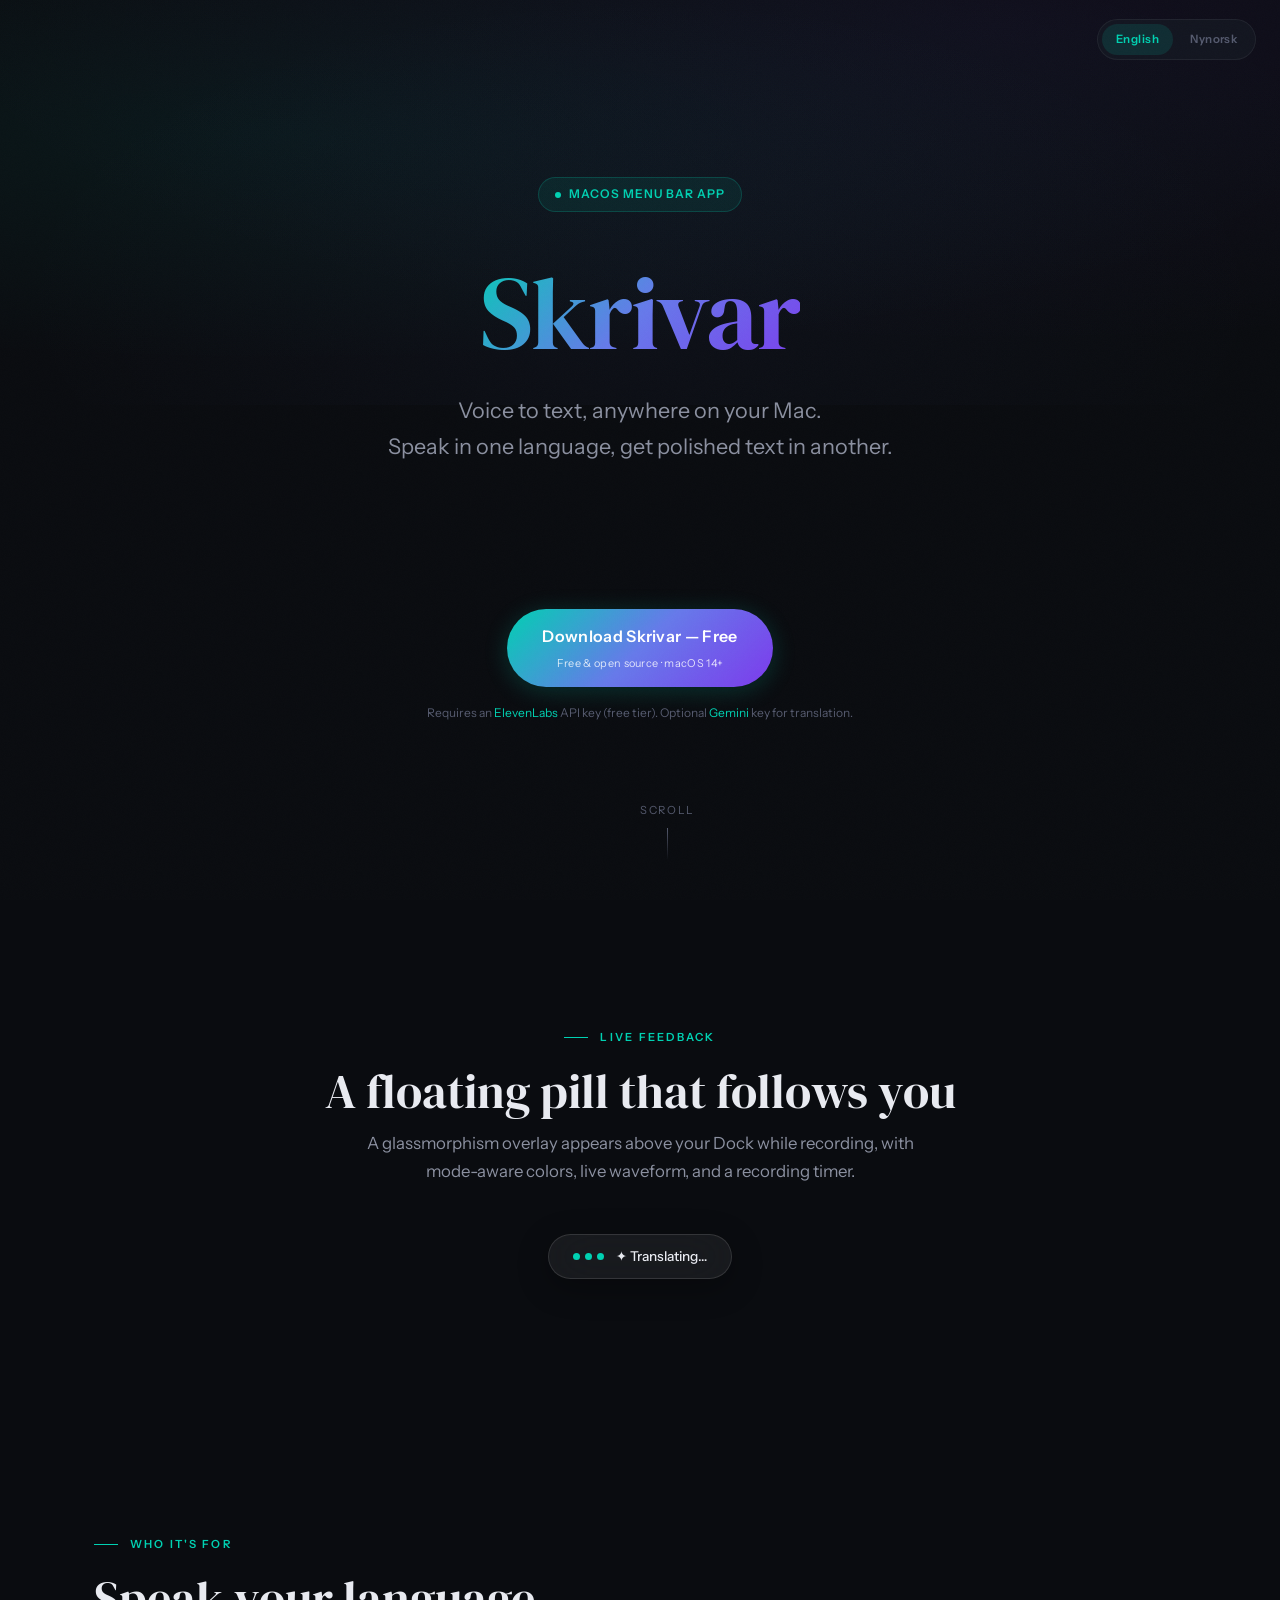
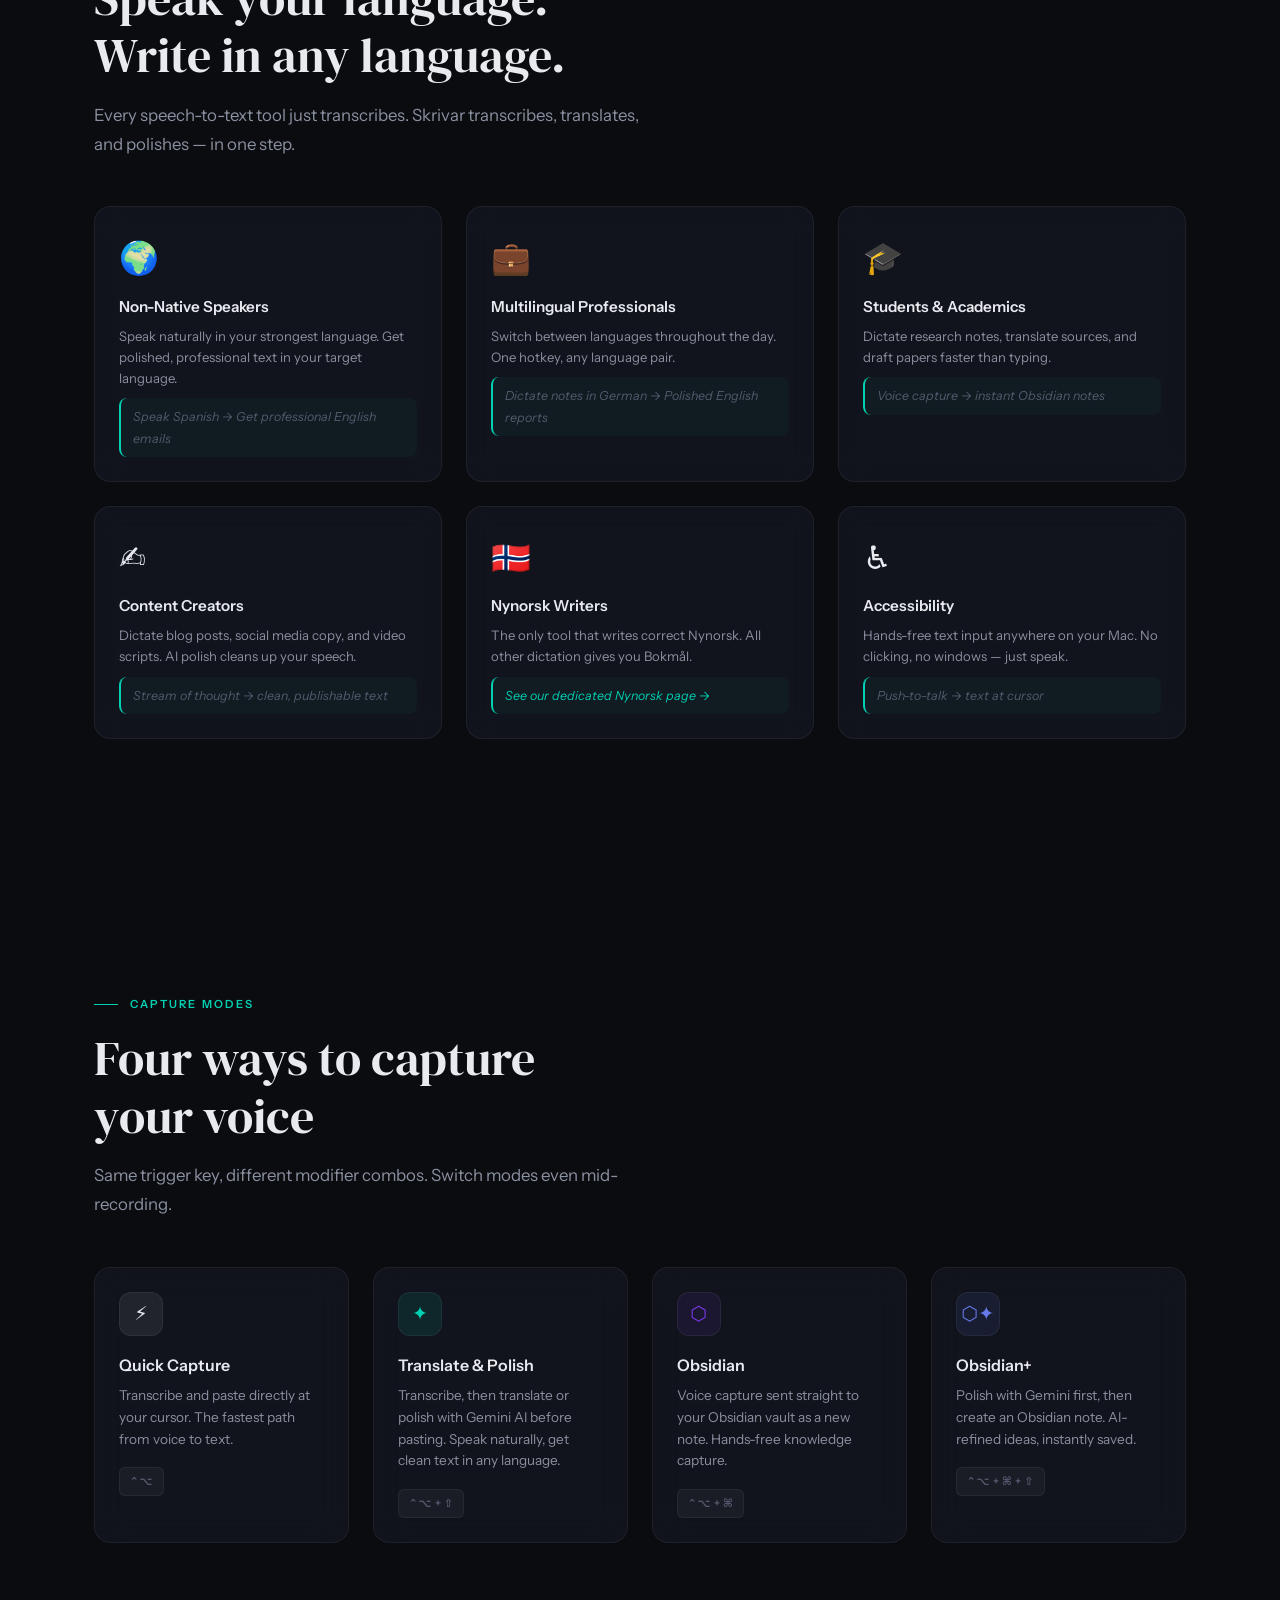
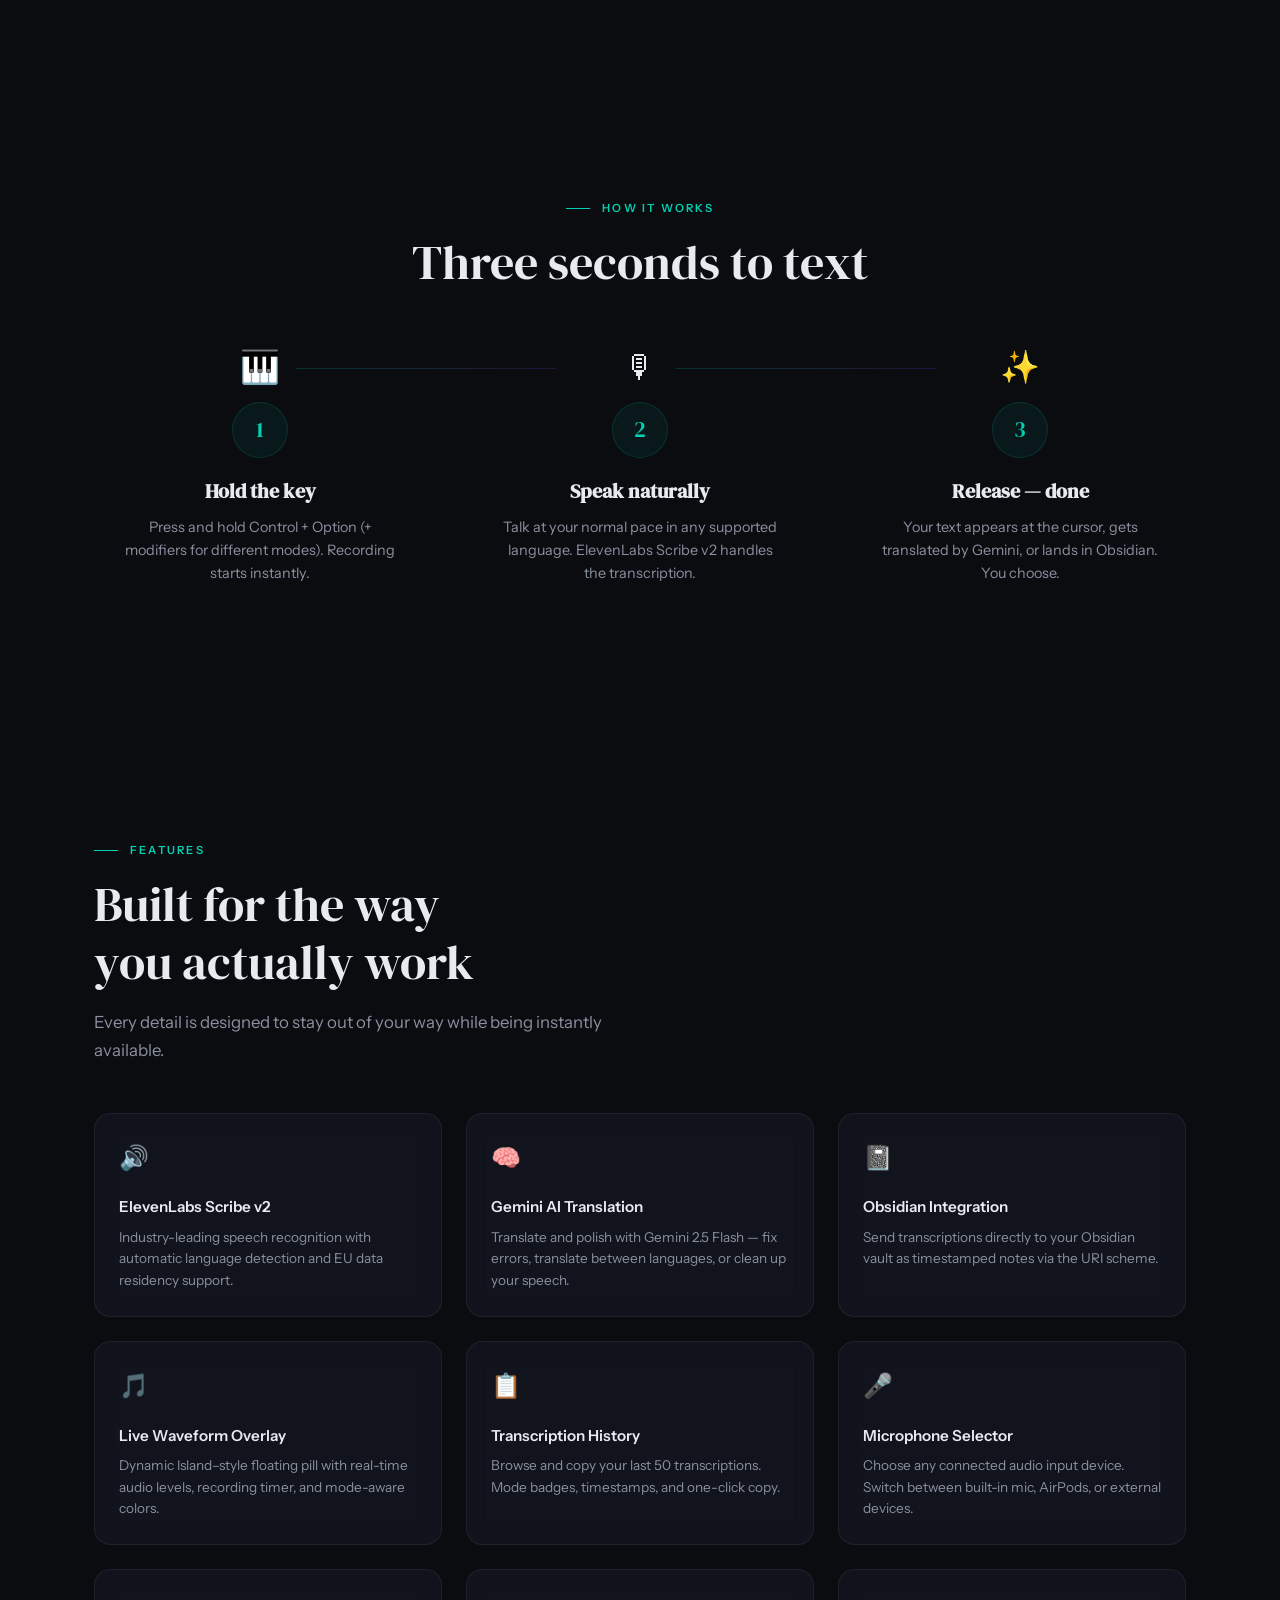
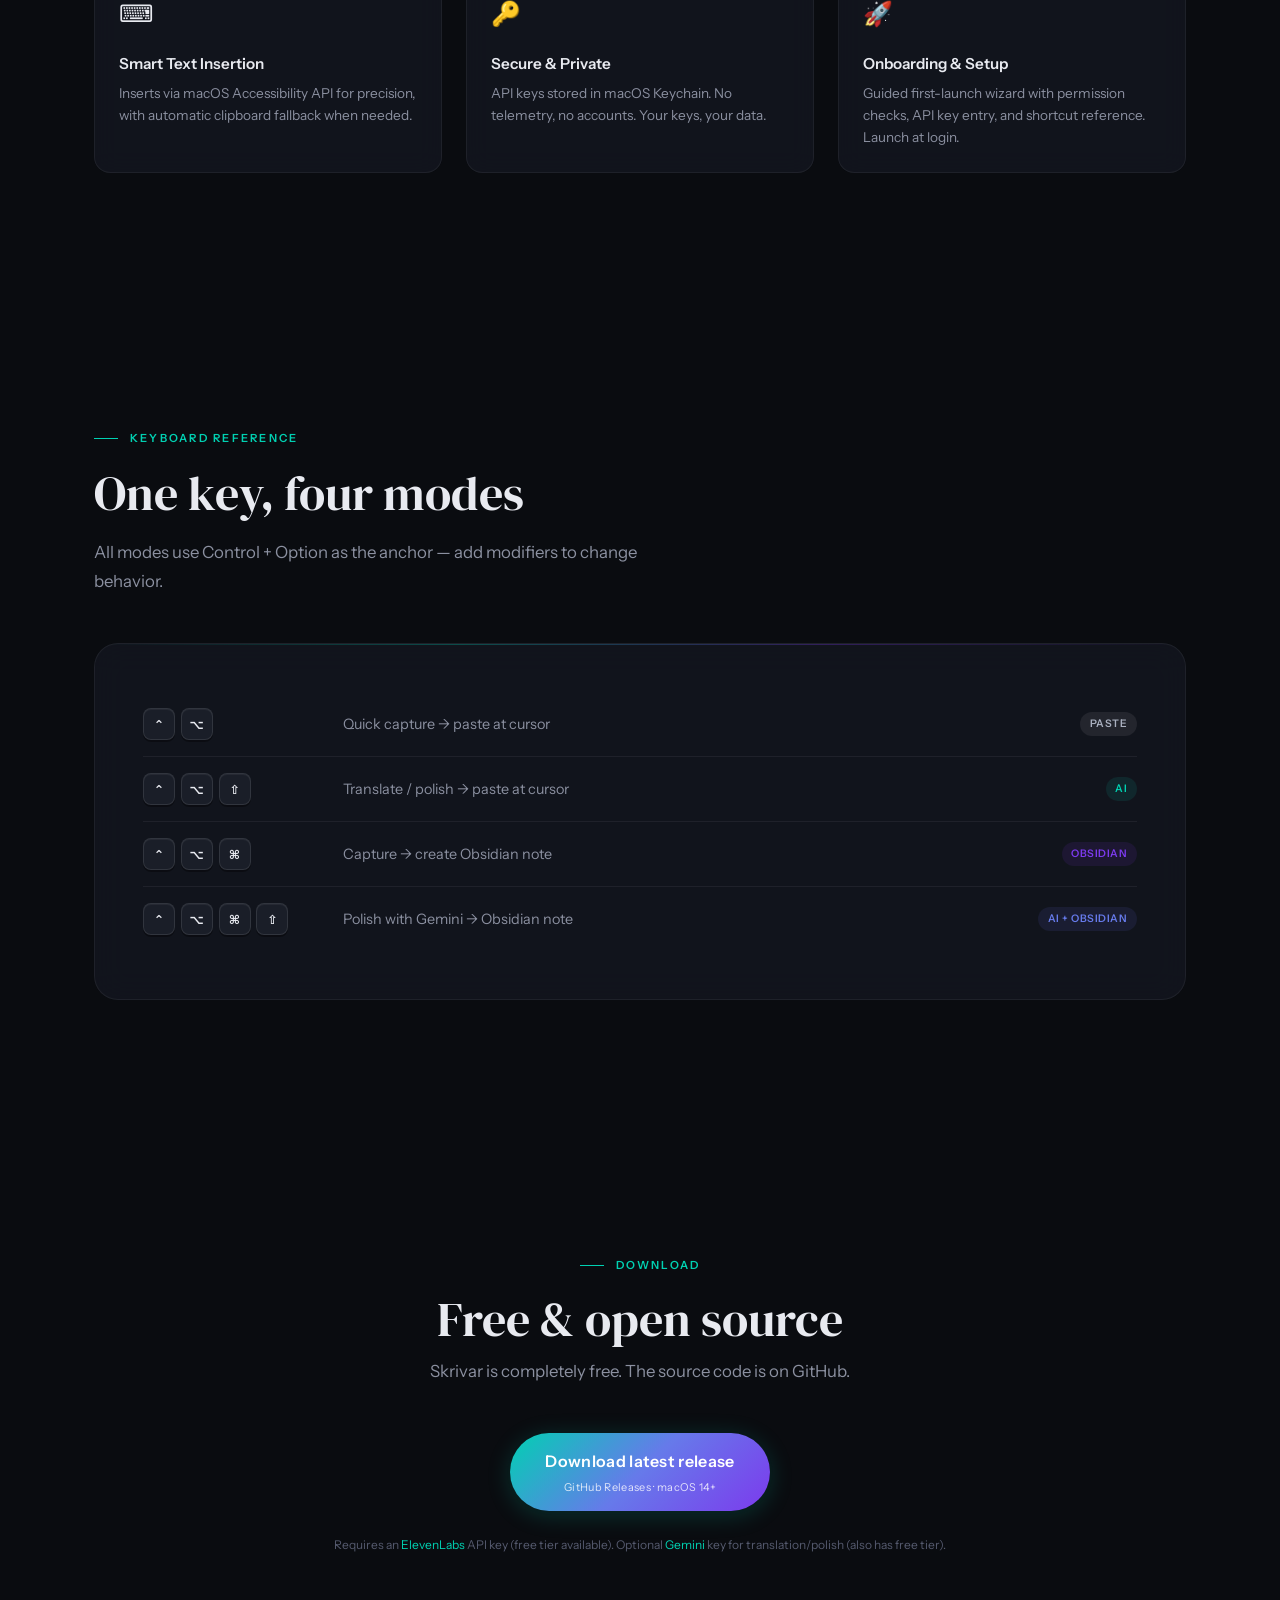
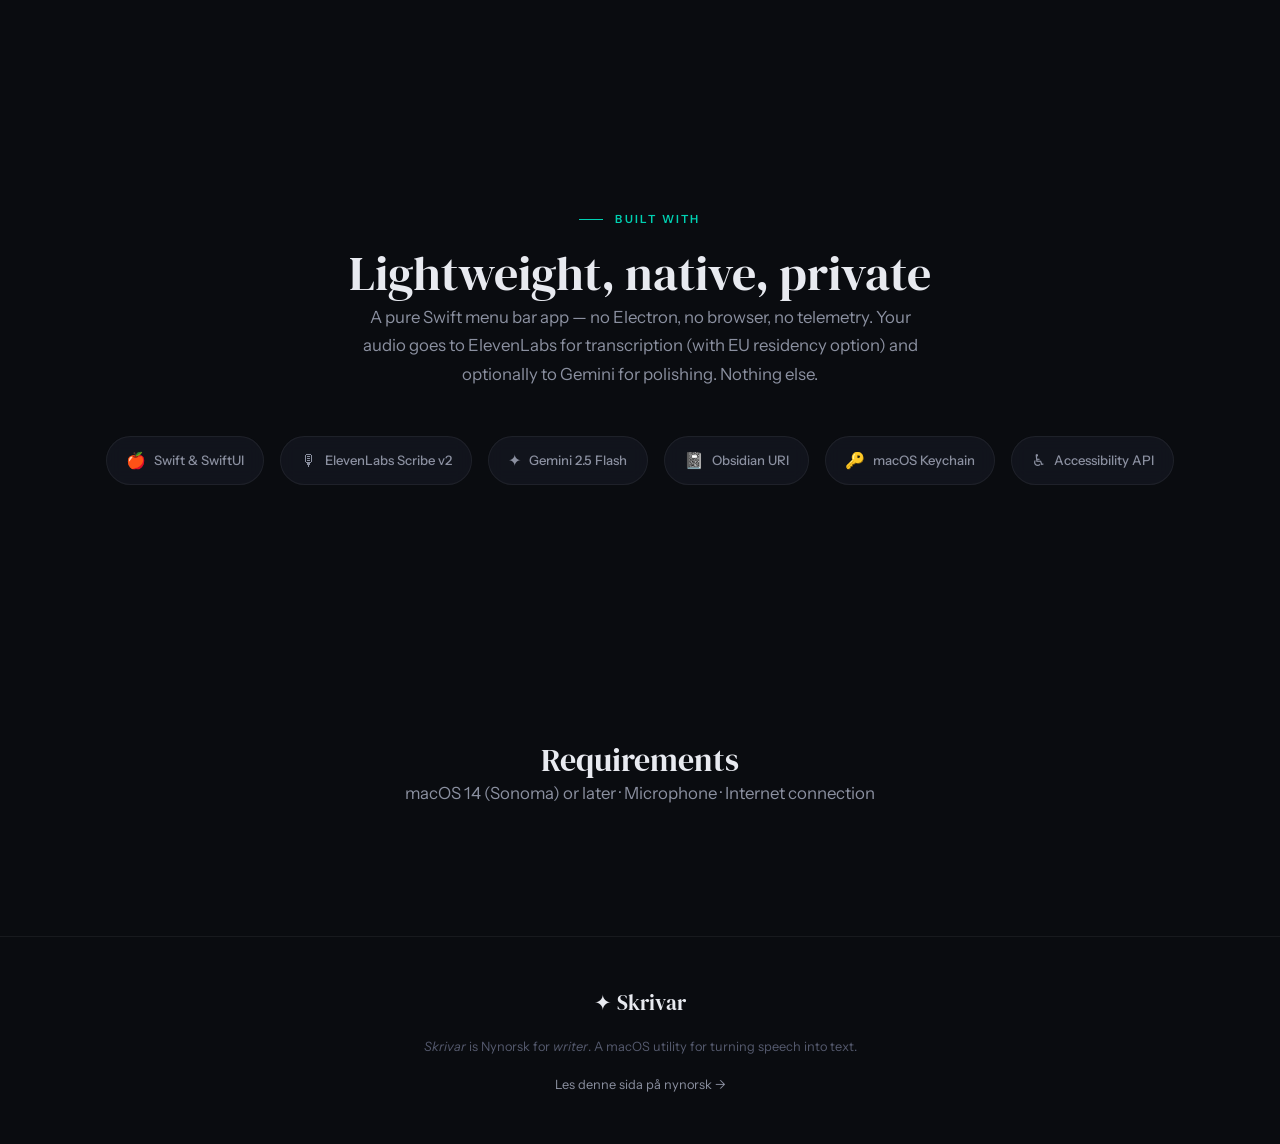
==== commit 3e445d33: "feat: free distribution with landing pages, update checker, and CI - Add Nynorsk (docs/nn/) and inte" ====
--- a/docs/index.html
+++ b/docs/index.html
@@ -3,676 +3,454 @@
 <head>
   <meta charset="UTF-8">
   <meta name="viewport" content="width=device-width, initial-scale=1.0">
-  <title>Skrivar — Voice to Text for macOS</title>
-  <meta name="description" content="Skrivar is a native macOS menu bar app that turns speech into text anywhere. Hold ⌃⌥, speak, release. Powered by ElevenLabs and Gemini AI.">
+  <title>Skrivar — Voice to Text, Anywhere on Your Mac</title>
+  <meta name="description" content="Skrivar is a native macOS menu bar app that turns your voice into text anywhere. Speak in one language, get polished text in another. Powered by ElevenLabs and Gemini AI.">
+  <meta name="keywords" content="speech to text, macOS, voice typing, translation, dictation, transcription, multilingual, Obsidian">
+  <link rel="stylesheet" href="style.css">
   <link rel="icon" href="data:image/svg+xml,<svg xmlns='http://www.w3.org/2000/svg' viewBox='0 0 100 100'><text y='.9em' font-size='90'>✦</text></svg>">
-  <link rel="preconnect" href="https://fonts.googleapis.com">
-  <link href="https://fonts.googleapis.com/css2?family=Inter:wght@400;500;600;700&family=JetBrains+Mono:wght@500&display=swap" rel="stylesheet">
-  <style>
-    :root {
-      --bg: #0a0e1a;
-      --bg-card: rgba(255,255,255,0.04);
-      --bg-card-hover: rgba(255,255,255,0.07);
-      --text: #e8eaf0;
-      --text-muted: #8b92a8;
-      --accent: #22d3bb;
-      --accent2: #667aea;
-      --purple: #7c3aed;
-      --border: rgba(255,255,255,0.08);
-      --radius: 16px;
-      --radius-sm: 10px;
-    }
-
-    * { margin: 0; padding: 0; box-sizing: border-box; }
-
-    body {
-      font-family: 'Inter', -apple-system, sans-serif;
-      background: var(--bg);
-      color: var(--text);
-      line-height: 1.6;
-      overflow-x: hidden;
-    }
-
-    .container {
-      max-width: 960px;
-      margin: 0 auto;
-      padding: 0 24px;
-    }
-
-    /* ── NAV ── */
-    nav {
-      position: fixed;
-      top: 0;
-      width: 100%;
-      z-index: 100;
-      backdrop-filter: blur(20px);
-      -webkit-backdrop-filter: blur(20px);
-      background: rgba(10,14,26,0.7);
-      border-bottom: 1px solid var(--border);
-    }
-
-    .nav-inner {
-      max-width: 960px;
-      margin: 0 auto;
-      padding: 14px 24px;
-      display: flex;
-      align-items: center;
-      justify-content: space-between;
-    }
-
-    .nav-logo {
-      font-weight: 700;
-      font-size: 1.1rem;
-      color: var(--accent);
-      text-decoration: none;
-      display: flex;
-      align-items: center;
-      gap: 8px;
-    }
-
-    .nav-logo svg {
-      width: 24px;
-      height: 24px;
-    }
-
-    .nav-links {
-      display: flex;
-      gap: 32px;
-      list-style: none;
-    }
-
-    .nav-links a {
-      color: var(--text-muted);
-      text-decoration: none;
-      font-size: 0.85rem;
-      font-weight: 500;
-      transition: color 0.2s;
-    }
-
-    .nav-links a:hover { color: var(--text); }
-
-    /* ── HERO ── */
-    .hero {
-      min-height: 100vh;
-      display: flex;
-      flex-direction: column;
-      align-items: center;
-      justify-content: center;
-      text-align: center;
-      padding: 120px 24px 80px;
-      position: relative;
-    }
-
-    .hero::before {
-      content: '';
-      position: absolute;
-      top: -200px;
-      left: 50%;
-      transform: translateX(-50%);
-      width: 600px;
-      height: 600px;
-      background: radial-gradient(circle, rgba(34,211,187,0.12) 0%, transparent 70%);
-      pointer-events: none;
-    }
-
-    .hero-badge {
-      display: inline-flex;
-      align-items: center;
-      gap: 8px;
-      padding: 6px 16px;
-      border-radius: 100px;
-      border: 1px solid var(--border);
-      background: var(--bg-card);
-      font-size: 0.8rem;
-      color: var(--text-muted);
-      margin-bottom: 32px;
-    }
-
-    .hero-badge .dot {
-      width: 6px;
-      height: 6px;
-      border-radius: 50%;
-      background: var(--accent);
-      animation: pulse 2s infinite;
-    }
-
-    h1 {
-      font-size: clamp(3rem, 8vw, 5.5rem);
-      font-weight: 700;
-      letter-spacing: -0.03em;
-      line-height: 1.05;
-      background: linear-gradient(135deg, var(--text) 0%, var(--accent) 100%);
-      -webkit-background-clip: text;
-      -webkit-text-fill-color: transparent;
-      margin-bottom: 20px;
-    }
-
-    .hero-sub {
-      font-size: 1.2rem;
-      color: var(--text-muted);
-      max-width: 540px;
-      margin: 0 auto 40px;
-    }
-
-    /* Waveform animation */
-    .waveform {
-      display: flex;
-      align-items: center;
-      gap: 4px;
-      justify-content: center;
-      margin-bottom: 40px;
-      height: 48px;
-    }
-
-    .waveform .bar {
-      width: 4px;
-      border-radius: 4px;
-      background: linear-gradient(180deg, var(--accent), var(--accent2));
-      animation: wave 1.2s ease-in-out infinite;
-    }
-
-    @keyframes wave {
-      0%, 100% { height: var(--h-min); opacity: 0.5; }
-      50% { height: var(--h-max); opacity: 1; }
-    }
-
-    /* Shortcut hint */
-    .shortcut-hint {
-      display: inline-flex;
-      align-items: center;
-      gap: 8px;
-      font-size: 0.9rem;
-      color: var(--text-muted);
-    }
-
-    kbd {
-      display: inline-block;
-      padding: 4px 10px;
-      border-radius: 6px;
-      background: rgba(255,255,255,0.08);
-      border: 1px solid rgba(255,255,255,0.12);
-      font-family: 'JetBrains Mono', monospace;
-      font-size: 0.85em;
-      color: var(--text);
-    }
-
-    /* ── SECTIONS ── */
-    section {
-      padding: 100px 0;
-    }
-
-    .section-label {
-      display: inline-block;
-      font-size: 0.75rem;
-      font-weight: 600;
-      text-transform: uppercase;
-      letter-spacing: 0.1em;
-      color: var(--accent);
-      margin-bottom: 12px;
-    }
-
-    .section-title {
-      font-size: clamp(1.8rem, 4vw, 2.5rem);
-      font-weight: 700;
-      letter-spacing: -0.02em;
-      margin-bottom: 12px;
-      background: none;
-      -webkit-text-fill-color: unset;
-    }
-
-    .section-sub {
-      color: var(--text-muted);
-      max-width: 560px;
-      font-size: 1.05rem;
-    }
-
-    /* ── HOW IT WORKS ── */
-    .steps {
-      display: grid;
-      grid-template-columns: repeat(3, 1fr);
-      gap: 24px;
-      margin-top: 48px;
-    }
-
-    .step {
-      background: var(--bg-card);
-      border: 1px solid var(--border);
-      border-radius: var(--radius);
-      padding: 32px 24px;
-      text-align: center;
-      transition: background 0.3s, transform 0.3s;
-    }
-
-    .step:hover {
-      background: var(--bg-card-hover);
-      transform: translateY(-4px);
-    }
-
-    .step-num {
-      display: inline-flex;
-      width: 36px;
-      height: 36px;
-      border-radius: 50%;
-      align-items: center;
-      justify-content: center;
-      background: linear-gradient(135deg, var(--accent), var(--accent2));
-      color: var(--bg);
-      font-weight: 700;
-      font-size: 0.9rem;
-      margin-bottom: 16px;
-    }
-
-    .step h3 {
-      font-size: 1rem;
-      margin-bottom: 8px;
-    }
-
-    .step p {
-      font-size: 0.9rem;
-      color: var(--text-muted);
-    }
-
-    /* ── MODES ── */
-    .modes {
-      display: grid;
-      grid-template-columns: repeat(2, 1fr);
-      gap: 20px;
-      margin-top: 48px;
-    }
-
-    .mode-card {
-      background: var(--bg-card);
-      border: 1px solid var(--border);
-      border-radius: var(--radius);
-      padding: 28px 24px;
-      transition: all 0.3s;
-      position: relative;
-      overflow: hidden;
-    }
-
-    .mode-card::before {
-      content: '';
-      position: absolute;
-      top: 0;
-      left: 0;
-      right: 0;
-      height: 2px;
-      background: var(--mode-color, var(--accent));
-      opacity: 0;
-      transition: opacity 0.3s;
-    }
-
-    .mode-card:hover {
-      background: var(--bg-card-hover);
-      transform: translateY(-2px);
-    }
-
-    .mode-card:hover::before { opacity: 1; }
-
-    .mode-header {
-      display: flex;
-      align-items: center;
-      justify-content: space-between;
-      margin-bottom: 10px;
-    }
-
-    .mode-header h3 {
-      font-size: 1rem;
-      display: flex;
-      align-items: center;
-      gap: 8px;
-    }
-
-    .mode-badge {
-      font-family: 'JetBrains Mono', monospace;
-      font-size: 0.75rem;
-      padding: 3px 10px;
-      border-radius: 6px;
-      background: rgba(255,255,255,0.06);
-      color: var(--text-muted);
-    }
-
-    .mode-card p {
-      font-size: 0.88rem;
-      color: var(--text-muted);
-    }
-
-    /* ── FEATURES ── */
-    .features-grid {
-      display: grid;
-      grid-template-columns: repeat(3, 1fr);
-      gap: 20px;
-      margin-top: 48px;
-    }
-
-    .feature {
-      background: var(--bg-card);
-      border: 1px solid var(--border);
-      border-radius: var(--radius);
-      padding: 24px;
-      transition: all 0.3s;
-    }
-
-    .feature:hover {
-      background: var(--bg-card-hover);
-      transform: translateY(-2px);
-    }
-
-    .feature-icon {
-      font-size: 1.5rem;
-      margin-bottom: 12px;
-      display: block;
-    }
-
-    .feature h3 {
-      font-size: 0.95rem;
-      margin-bottom: 6px;
-    }
-
-    .feature p {
-      font-size: 0.82rem;
-      color: var(--text-muted);
-    }
-
-    /* ── TECH ── */
-    .tech-chips {
-      display: flex;
-      flex-wrap: wrap;
-      gap: 12px;
-      margin-top: 32px;
-      justify-content: center;
-    }
-
-    .chip {
-      display: inline-flex;
-      align-items: center;
-      gap: 6px;
-      padding: 8px 18px;
-      border-radius: 100px;
-      border: 1px solid var(--border);
-      background: var(--bg-card);
-      font-size: 0.85rem;
-      transition: all 0.2s;
-    }
-
-    .chip:hover {
-      background: var(--bg-card-hover);
-      border-color: rgba(255,255,255,0.15);
-    }
-
-    /* ── FOOTER ── */
-    footer {
-      border-top: 1px solid var(--border);
-      padding: 40px 0;
-      text-align: center;
-      color: var(--text-muted);
-      font-size: 0.85rem;
-    }
-
-    footer a {
-      color: var(--accent);
-      text-decoration: none;
-    }
-
-    /* ── ANIMATION ── */
-    @keyframes pulse {
-      0%, 100% { opacity: 1; }
-      50% { opacity: 0.4; }
-    }
-
-    .reveal {
-      opacity: 0;
-      transform: translateY(20px);
-      transition: opacity 0.6s ease, transform 0.6s ease;
-    }
-
-    .reveal.visible {
-      opacity: 1;
-      transform: translateY(0);
-    }
-
-    .stagger > * {
-      opacity: 0;
-      transform: translateY(16px);
-      transition: opacity 0.5s ease, transform 0.5s ease;
-    }
-
-    .stagger.visible > *:nth-child(1) { transition-delay: 0.05s; opacity: 1; transform: translateY(0); }
-    .stagger.visible > *:nth-child(2) { transition-delay: 0.1s; opacity: 1; transform: translateY(0); }
-    .stagger.visible > *:nth-child(3) { transition-delay: 0.15s; opacity: 1; transform: translateY(0); }
-    .stagger.visible > *:nth-child(4) { transition-delay: 0.2s; opacity: 1; transform: translateY(0); }
-    .stagger.visible > *:nth-child(5) { transition-delay: 0.25s; opacity: 1; transform: translateY(0); }
-    .stagger.visible > *:nth-child(6) { transition-delay: 0.3s; opacity: 1; transform: translateY(0); }
-
-    /* ── RESPONSIVE ── */
-    @media (max-width: 768px) {
-      .steps { grid-template-columns: 1fr; }
-      .modes { grid-template-columns: 1fr; }
-      .features-grid { grid-template-columns: 1fr; }
-      .nav-links { display: none; }
-    }
-
-    @media (max-width: 480px) {
-      section { padding: 60px 0; }
-    }
-  </style>
 </head>
 <body>
 
-  <!-- NAV -->
-  <nav>
-    <div class="nav-inner">
-      <a href="#" class="nav-logo">
-        <svg viewBox="0 0 24 24" fill="none" stroke="currentColor" stroke-width="2.5" stroke-linecap="round">
-          <line x1="4" y1="8" x2="4" y2="16"/>
-          <line x1="8" y1="5" x2="8" y2="19"/>
-          <line x1="12" y1="3" x2="12" y2="21"/>
-          <line x1="16" y1="5" x2="16" y2="19"/>
-          <line x1="20" y1="8" x2="20" y2="16"/>
-        </svg>
-        Skrivar
+  <!-- ═══════════════ LANGUAGE SWITCHER ═══════════════ -->
+  <nav class="lang-nav">
+    <span class="lang-link active">English</span>
+    <a href="nn/" class="lang-link">Nynorsk</a>
+  </nav>
+
+
+  <!-- ═══════════════ HERO ═══════════════ -->
+  <section class="hero" id="hero">
+    <div class="hero-content">
+      <div class="hero-badge">
+        <span class="badge-dot"></span>
+        macOS Menu Bar App
+      </div>
+
+      <h1>
+        <span class="text-gradient">Skrivar</span>
+      </h1>
+
+      <p class="hero-tagline">
+        Voice to text, anywhere on your Mac.<br>
+        Speak in one language, get polished text in another.
+      </p>
+
+      <!-- Animated waveform -->
+      <div class="hero-waveform" aria-hidden="true">
+        <div class="bar" style="--bar-h: 16px; animation-delay: 0.0s"></div>
+        <div class="bar" style="--bar-h: 28px; animation-delay: 0.1s"></div>
+        <div class="bar" style="--bar-h: 40px; animation-delay: 0.2s"></div>
+        <div class="bar" style="--bar-h: 20px; animation-delay: 0.3s"></div>
+        <div class="bar" style="--bar-h: 36px; animation-delay: 0.15s"></div>
+        <div class="bar" style="--bar-h: 48px; animation-delay: 0.25s"></div>
+        <div class="bar" style="--bar-h: 24px; animation-delay: 0.35s"></div>
+        <div class="bar" style="--bar-h: 44px; animation-delay: 0.05s"></div>
+        <div class="bar" style="--bar-h: 32px; animation-delay: 0.2s"></div>
+        <div class="bar" style="--bar-h: 18px; animation-delay: 0.3s"></div>
+        <div class="bar" style="--bar-h: 38px; animation-delay: 0.1s"></div>
+        <div class="bar" style="--bar-h: 26px; animation-delay: 0.25s"></div>
+        <div class="bar" style="--bar-h: 42px; animation-delay: 0.15s"></div>
+        <div class="bar" style="--bar-h: 20px; animation-delay: 0.35s"></div>
+        <div class="bar" style="--bar-h: 34px; animation-delay: 0.05s"></div>
+        <div class="bar" style="--bar-h: 14px; animation-delay: 0.2s"></div>
+        <div class="bar" style="--bar-h: 28px; animation-delay: 0.3s"></div>
+        <div class="bar" style="--bar-h: 46px; animation-delay: 0.1s"></div>
+        <div class="bar" style="--bar-h: 22px; animation-delay: 0.25s"></div>
+        <div class="bar" style="--bar-h: 36px; animation-delay: 0.15s"></div>
+      </div>
+
+      <!-- CTA -->
+      <a href="https://github.com/lektorodd/skrivar/releases/latest" class="cta-button">
+        Download Skrivar — Free
+        <span class="cta-sub">Free & open source · macOS 14+</span>
       </a>
-      <ul class="nav-links">
-        <li><a href="#how">How it works</a></li>
-        <li><a href="#modes">Modes</a></li>
-        <li><a href="#features">Features</a></li>
-        <li><a href="https://github.com">GitHub</a></li>
-      </ul>
-    </div>
-  </nav>
-
-  <!-- HERO -->
-  <section class="hero" id="hero">
-    <div class="hero-badge">
-      <span class="dot"></span>
-      macOS Menu Bar App
-    </div>
-
-    <h1>Skrivar</h1>
-
-    <p class="hero-sub">
-      Voice to text, anywhere on your Mac.<br>
-      Hold two keys. Speak. Release. Done.
-    </p>
-
-    <div class="waveform" aria-hidden="true">
-      <div class="bar" style="--h-min:8px;--h-max:20px;animation-delay:0s"></div>
-      <div class="bar" style="--h-min:12px;--h-max:32px;animation-delay:0.1s"></div>
-      <div class="bar" style="--h-min:16px;--h-max:44px;animation-delay:0.2s"></div>
-      <div class="bar" style="--h-min:10px;--h-max:28px;animation-delay:0.15s"></div>
-      <div class="bar" style="--h-min:14px;--h-max:40px;animation-delay:0.25s"></div>
-      <div class="bar" style="--h-min:18px;--h-max:48px;animation-delay:0.05s"></div>
-      <div class="bar" style="--h-min:12px;--h-max:36px;animation-delay:0.3s"></div>
-      <div class="bar" style="--h-min:16px;--h-max:44px;animation-delay:0.1s"></div>
-      <div class="bar" style="--h-min:10px;--h-max:24px;animation-delay:0.2s"></div>
-      <div class="bar" style="--h-min:14px;--h-max:38px;animation-delay:0.15s"></div>
-      <div class="bar" style="--h-min:8px;--h-max:18px;animation-delay:0.25s"></div>
-    </div>
-
-    <div class="shortcut-hint">
-      Hold <kbd>⌃</kbd> <kbd>⌥</kbd> to record
-    </div>
-  </section>
-
-
-  <!-- HOW IT WORKS -->
-  <section id="how">
-    <div class="container">
-      <div class="reveal">
-        <span class="section-label">How it works</span>
-        <h2 class="section-title">Three seconds to text</h2>
-        <p class="section-sub">No windows. No apps to switch to. Just hold, speak, release.</p>
-      </div>
-
-      <div class="steps stagger reveal">
+      <p style="margin-top: var(--space-sm); font-size: 0.75rem; color: var(--text-muted); animation: fadeInUp 0.8s 0.85s ease-out both;">
+        Requires an <a href="https://elevenlabs.io">ElevenLabs</a> API key (free tier). Optional <a href="https://aistudio.google.com/apikey">Gemini</a> key for translation.
+      </p>
+    </div>
+
+    <div class="scroll-indicator">
+      <span>Scroll</span>
+      <div class="scroll-line"></div>
+    </div>
+  </section>
+
+
+  <!-- ═══════════════ OVERLAY DEMO ═══════════════ -->
+  <section id="overlay-demo">
+    <div class="container">
+      <div class="reveal" style="text-align: center;">
+        <span class="section-label" style="justify-content: center;">Live Feedback</span>
+        <h2 class="section-title" style="text-align: center; margin: 0 auto var(--space-xs);">A floating pill that follows you</h2>
+        <p class="section-subtitle" style="text-align: center; margin: 0 auto;">
+          A glassmorphism overlay appears above your Dock while recording, with mode-aware colors, live waveform, and a recording timer.
+        </p>
+      </div>
+
+      <div class="overlay-demo reveal">
+        <div class="overlay-pill">
+          <div class="dots">
+            <div class="dot"></div>
+            <div class="dot"></div>
+            <div class="dot"></div>
+          </div>
+          <span class="pill-label">Listening…</span>
+        </div>
+      </div>
+    </div>
+  </section>
+
+
+  <!-- ═══════════════ USE CASES ═══════════════ -->
+  <section id="use-cases">
+    <div class="container">
+      <div class="reveal">
+        <span class="section-label">Who It's For</span>
+        <h2 class="section-title">Speak your language.<br>Write in any language.</h2>
+        <p class="section-subtitle">
+          Every speech-to-text tool just transcribes. Skrivar transcribes, translates, and polishes — in one step.
+        </p>
+      </div>
+
+      <div class="usecase-grid stagger reveal">
+
+        <div class="usecase-card">
+          <span class="usecase-icon">🌍</span>
+          <h3>Non-Native Speakers</h3>
+          <p>Speak naturally in your strongest language. Get polished, professional text in your target language.</p>
+          <div class="usecase-example">Speak Spanish → Get professional English emails</div>
+        </div>
+
+        <div class="usecase-card">
+          <span class="usecase-icon">💼</span>
+          <h3>Multilingual Professionals</h3>
+          <p>Switch between languages throughout the day. One hotkey, any language pair.</p>
+          <div class="usecase-example">Dictate notes in German → Polished English reports</div>
+        </div>
+
+        <div class="usecase-card">
+          <span class="usecase-icon">🎓</span>
+          <h3>Students & Academics</h3>
+          <p>Dictate research notes, translate sources, and draft papers faster than typing.</p>
+          <div class="usecase-example">Voice capture → instant Obsidian notes</div>
+        </div>
+
+        <div class="usecase-card">
+          <span class="usecase-icon">✍️</span>
+          <h3>Content Creators</h3>
+          <p>Dictate blog posts, social media copy, and video scripts. AI polish cleans up your speech.</p>
+          <div class="usecase-example">Stream of thought → clean, publishable text</div>
+        </div>
+
+        <div class="usecase-card">
+          <span class="usecase-icon">🇳🇴</span>
+          <h3>Nynorsk Writers</h3>
+          <p>The only tool that writes correct Nynorsk. All other dictation gives you Bokmål.</p>
+          <div class="usecase-example"><a href="nn/" style="color: var(--accent-teal);">See our dedicated Nynorsk page →</a></div>
+        </div>
+
+        <div class="usecase-card">
+          <span class="usecase-icon">♿</span>
+          <h3>Accessibility</h3>
+          <p>Hands-free text input anywhere on your Mac. No clicking, no windows — just speak.</p>
+          <div class="usecase-example">Push-to-talk → text at cursor</div>
+        </div>
+
+      </div>
+    </div>
+  </section>
+
+
+  <!-- ═══════════════ CAPTURE MODES ═══════════════ -->
+  <section id="modes">
+    <div class="container">
+      <div class="reveal">
+        <span class="section-label">Capture Modes</span>
+        <h2 class="section-title">Four ways to capture<br>your voice</h2>
+        <p class="section-subtitle">
+          Same trigger key, different modifier combos. Switch modes even mid-recording.
+        </p>
+      </div>
+
+      <div class="modes-grid stagger reveal">
+
+        <div class="mode-card" data-mode="quick">
+          <div class="mode-icon">⚡</div>
+          <h3>Quick Capture</h3>
+          <p>Transcribe and paste directly at your cursor. The fastest path from voice to text.</p>
+          <span class="mode-shortcut">⌃⌥</span>
+        </div>
+
+        <div class="mode-card" data-mode="translate">
+          <div class="mode-icon">✦</div>
+          <h3>Translate & Polish</h3>
+          <p>Transcribe, then translate or polish with Gemini AI before pasting. Speak naturally, get clean text in any language.</p>
+          <span class="mode-shortcut">⌃⌥ + ⇧</span>
+        </div>
+
+        <div class="mode-card" data-mode="obsidian">
+          <div class="mode-icon">⬡</div>
+          <h3>Obsidian</h3>
+          <p>Voice capture sent straight to your Obsidian vault as a new note. Hands-free knowledge capture.</p>
+          <span class="mode-shortcut">⌃⌥ + ⌘</span>
+        </div>
+
+        <div class="mode-card" data-mode="polish">
+          <div class="mode-icon">⬡✦</div>
+          <h3>Obsidian+</h3>
+          <p>Polish with Gemini first, then create an Obsidian note. AI-refined ideas, instantly saved.</p>
+          <span class="mode-shortcut">⌃⌥ + ⌘ + ⇧</span>
+        </div>
+
+      </div>
+    </div>
+  </section>
+
+
+  <!-- ═══════════════ HOW IT WORKS ═══════════════ -->
+  <section id="how-it-works">
+    <div class="container">
+      <div class="reveal" style="text-align: center;">
+        <span class="section-label" style="justify-content: center;">How It Works</span>
+        <h2 class="section-title" style="margin: 0 auto;">Three seconds to text</h2>
+      </div>
+
+      <div class="steps-row reveal stagger">
         <div class="step">
-          <div class="step-num">1</div>
-          <h3>Hold the keys</h3>
-          <p>Press <kbd>⌃</kbd> <kbd>⌥</kbd> together. Recording starts instantly. Add ⇧ or ⌘ for different modes.</p>
-        </div>
+          <div class="step-visual">🎹</div>
+          <div class="step-number">1</div>
+          <h3>Hold the key</h3>
+          <p>Press and hold Control + Option (+ modifiers for different modes). Recording starts instantly.</p>
+        </div>
+
         <div class="step">
-          <div class="step-num">2</div>
+          <div class="step-visual">🎙</div>
+          <div class="step-number">2</div>
           <h3>Speak naturally</h3>
-          <p>Talk at your normal pace. A floating waveform overlay confirms recording. Multi-language support included.</p>
-        </div>
+          <p>Talk at your normal pace in any supported language. ElevenLabs Scribe v2 handles the transcription.</p>
+        </div>
+
         <div class="step">
-          <div class="step-num">3</div>
+          <div class="step-visual">✨</div>
+          <div class="step-number">3</div>
           <h3>Release — done</h3>
-          <p>Text appears at your cursor, gets polished by AI, or lands in Obsidian. You choose the destination.</p>
-        </div>
-      </div>
-    </div>
-  </section>
-
-
-  <!-- CAPTURE MODES -->
-  <section id="modes">
-    <div class="container">
-      <div class="reveal">
-        <span class="section-label">Capture Modes</span>
-        <h2 class="section-title">Four ways to capture your voice</h2>
-        <p class="section-sub">Same base shortcut, different modifiers. Switch modes even mid-recording.</p>
-      </div>
-
-      <div class="modes stagger reveal">
-        <div class="mode-card" style="--mode-color: var(--text)">
-          <div class="mode-header">
-            <h3>⚡ Quick Capture</h3>
-            <span class="mode-badge">⌃⌥</span>
-          </div>
-          <p>Transcribe and paste directly at your cursor. Fastest path from voice to text.</p>
-        </div>
-
-        <div class="mode-card" style="--mode-color: var(--accent)">
-          <div class="mode-header">
-            <h3>✦ Translate</h3>
-            <span class="mode-badge">⌃⌥⇧</span>
-          </div>
-          <p>Transcribe, then polish or translate with Gemini AI. Perfect for writing in Nynorsk.</p>
-        </div>
-
-        <div class="mode-card" style="--mode-color: var(--purple)">
-          <div class="mode-header">
-            <h3>⬡ Obsidian</h3>
-            <span class="mode-badge">⌃⌥⌘</span>
-          </div>
-          <p>Voice capture sent straight to your Obsidian vault as a new note. Hands-free knowledge capture.</p>
-        </div>
-
-        <div class="mode-card" style="--mode-color: var(--accent2)">
-          <div class="mode-header">
-            <h3>⬡✦ Obsidian+</h3>
-            <span class="mode-badge">⌃⌥⌘⇧</span>
-          </div>
-          <p>Polish with Gemini first, then create an Obsidian note. AI-refined ideas, instantly saved.</p>
-        </div>
-      </div>
-    </div>
-  </section>
-
-
-  <!-- FEATURES -->
+          <p>Your text appears at the cursor, gets translated by Gemini, or lands in Obsidian. You choose.</p>
+        </div>
+      </div>
+    </div>
+  </section>
+
+
+  <!-- ═══════════════ FEATURES ═══════════════ -->
   <section id="features">
     <div class="container">
       <div class="reveal">
         <span class="section-label">Features</span>
-        <h2 class="section-title">Built for the way you work</h2>
-        <p class="section-sub">Every detail designed to stay out of your way while being instantly available.</p>
+        <h2 class="section-title">Built for the way<br>you actually work</h2>
+        <p class="section-subtitle">
+          Every detail is designed to stay out of your way while being instantly available.
+        </p>
       </div>
 
       <div class="features-grid stagger reveal">
-        <div class="feature">
-          <span class="feature-icon">🎙</span>
+
+        <div class="feature-card">
+          <span class="feature-icon">🔊</span>
           <h3>ElevenLabs Scribe v2</h3>
-          <p>Industry-leading speech recognition with multilingual support and automatic language detection.</p>
-        </div>
-
-        <div class="feature">
-          <span class="feature-icon">✦</span>
-          <h3>Gemini AI Polish</h3>
-          <p>Optional post-processing with Gemini 2.5 Flash — fix errors, translate to Nynorsk, or polish any language.</p>
-        </div>
-
-        <div class="feature">
+          <p>Industry-leading speech recognition with automatic language detection and EU data residency support.</p>
+        </div>
+
+        <div class="feature-card">
+          <span class="feature-icon">🧠</span>
+          <h3>Gemini AI Translation</h3>
+          <p>Translate and polish with Gemini 2.5 Flash — fix errors, translate between languages, or clean up your speech.</p>
+        </div>
+
+        <div class="feature-card">
           <span class="feature-icon">📓</span>
           <h3>Obsidian Integration</h3>
-          <p>Send transcriptions directly to your vault as timestamped notes via the Obsidian URI scheme.</p>
-        </div>
-
-        <div class="feature">
-          <span class="feature-icon">🌊</span>
+          <p>Send transcriptions directly to your Obsidian vault as timestamped notes via the URI scheme.</p>
+        </div>
+
+        <div class="feature-card">
+          <span class="feature-icon">🎵</span>
           <h3>Live Waveform Overlay</h3>
-          <p>A floating pill with real-time audio levels appears while recording. Mode-aware colors and status.</p>
-        </div>
-
-        <div class="feature">
+          <p>Dynamic Island–style floating pill with real-time audio levels, recording timer, and mode-aware colors.</p>
+        </div>
+
+        <div class="feature-card">
+          <span class="feature-icon">📋</span>
+          <h3>Transcription History</h3>
+          <p>Browse and copy your last 50 transcriptions. Mode badges, timestamps, and one-click copy.</p>
+        </div>
+
+        <div class="feature-card">
+          <span class="feature-icon">🎤</span>
+          <h3>Microphone Selector</h3>
+          <p>Choose any connected audio input device. Switch between built-in mic, AirPods, or external devices.</p>
+        </div>
+
+        <div class="feature-card">
+          <span class="feature-icon">⌨️</span>
+          <h3>Smart Text Insertion</h3>
+          <p>Inserts via macOS Accessibility API for precision, with automatic clipboard fallback when needed.</p>
+        </div>
+
+        <div class="feature-card">
           <span class="feature-icon">🔑</span>
-          <h3>Keychain Security</h3>
-          <p>API keys stored in macOS Keychain. Never written to disk. Never leaves your machine.</p>
-        </div>
-
-        <div class="feature">
-          <span class="feature-icon">🌍</span>
-          <h3>Multi-language</h3>
-          <p>Norwegian, English, German, French, Spanish, or auto-detect. Polish to Nynorsk, Bokmål, and more.</p>
-        </div>
-      </div>
-    </div>
-  </section>
-
-
-  <!-- TECH -->
-  <section id="tech" style="text-align: center;">
-    <div class="container">
-      <div class="reveal">
-        <span class="section-label">Built With</span>
-        <h2 class="section-title">Native, lightweight, private</h2>
-        <p class="section-sub" style="margin: 0 auto;">
-          Pure Swift menu bar app — no Electron, no browser, no telemetry.<br>
-          Audio goes to ElevenLabs for transcription and optionally Gemini for polishing. Nothing else.
-        </p>
-      </div>
-
-      <div class="tech-chips stagger reveal">
-        <span class="chip">🍎 Swift & SwiftUI</span>
-        <span class="chip">🎙 ElevenLabs Scribe v2</span>
-        <span class="chip">✦ Gemini 2.5 Flash</span>
-        <span class="chip">📓 Obsidian URI</span>
-        <span class="chip">🔑 macOS Keychain</span>
-        <span class="chip">♿️ Accessibility API</span>
-      </div>
-    </div>
-  </section>
-
-
-  <!-- FOOTER -->
-  <footer>
-    <div class="container">
-      <p>✦ Skrivar — <em>Nynorsk for writer</em> — <a href="https://github.com">View on GitHub</a></p>
+          <h3>Secure & Private</h3>
+          <p>API keys stored in macOS Keychain. No telemetry, no accounts. Your keys, your data.</p>
+        </div>
+
+        <div class="feature-card">
+          <span class="feature-icon">🚀</span>
+          <h3>Onboarding & Setup</h3>
+          <p>Guided first-launch wizard with permission checks, API key entry, and shortcut reference. Launch at login.</p>
+        </div>
+
+      </div>
+    </div>
+  </section>
+
+
+  <!-- ═══════════════ KEYBOARD SHORTCUTS ═══════════════ -->
+  <section id="shortcuts">
+    <div class="container">
+      <div class="reveal">
+        <span class="section-label">Keyboard Reference</span>
+        <h2 class="section-title">One key, four modes</h2>
+        <p class="section-subtitle">
+          All modes use Control + Option as the anchor — add modifiers to change behavior.
+        </p>
+      </div>
+
+      <div class="shortcuts-panel reveal">
+        <div class="shortcut-rows stagger reveal">
+
+          <div class="shortcut-row">
+            <div class="shortcut-keys">
+              <kbd>⌃</kbd>
+              <kbd>⌥</kbd>
+            </div>
+            <span class="shortcut-desc">Quick capture → paste at cursor</span>
+            <span class="shortcut-badge" data-type="paste">Paste</span>
+          </div>
+
+          <div class="shortcut-row">
+            <div class="shortcut-keys">
+              <kbd>⌃</kbd>
+              <kbd>⌥</kbd>
+              <kbd>⇧</kbd>
+            </div>
+            <span class="shortcut-desc">Translate / polish → paste at cursor</span>
+            <span class="shortcut-badge" data-type="ai">AI</span>
+          </div>
+
+          <div class="shortcut-row">
+            <div class="shortcut-keys">
+              <kbd>⌃</kbd>
+              <kbd>⌥</kbd>
+              <kbd>⌘</kbd>
+            </div>
+            <span class="shortcut-desc">Capture → create Obsidian note</span>
+            <span class="shortcut-badge" data-type="obsidian">Obsidian</span>
+          </div>
+
+          <div class="shortcut-row">
+            <div class="shortcut-keys">
+              <kbd>⌃</kbd>
+              <kbd>⌥</kbd>
+              <kbd>⌘</kbd>
+              <kbd>⇧</kbd>
+            </div>
+            <span class="shortcut-desc">Polish with Gemini → Obsidian note</span>
+            <span class="shortcut-badge" data-type="both">AI + Obsidian</span>
+          </div>
+
+        </div>
+      </div>
+    </div>
+  </section>
+
+
+  <!-- ═══════════════ DOWNLOAD ═══════════════ -->
+  <section id="download">
+    <div class="container" style="text-align: center;">
+      <div class="reveal">
+        <span class="section-label" style="justify-content: center;">Download</span>
+        <h2 class="section-title" style="text-align: center; margin: 0 auto var(--space-xs);">Free & open source</h2>
+        <p class="section-subtitle" style="text-align: center; margin: 0 auto;">
+          Skrivar is completely free. The source code is on GitHub.
+        </p>
+      </div>
+
+      <div style="margin-top: var(--space-lg);" class="reveal">
+        <a href="https://github.com/lektorodd/skrivar/releases/latest" class="cta-button" style="animation: none;">
+          Download latest release
+          <span class="cta-sub">GitHub Releases · macOS 14+</span>
+        </a>
+        <p class="pricing-note">
+          Requires an <a href="https://elevenlabs.io">ElevenLabs</a> API key (free tier available).
+          Optional <a href="https://aistudio.google.com/apikey">Gemini</a> key for translation/polish (also has free tier).
+        </p>
+      </div>
+    </div>
+  </section>
+
+
+  <!-- ═══════════════ TECH STACK ═══════════════ -->
+  <section id="tech">
+    <div class="container" style="text-align: center;">
+      <div class="reveal">
+        <span class="section-label" style="justify-content: center;">Built With</span>
+        <h2 class="section-title" style="margin: 0 auto;">Lightweight, native, private</h2>
+        <p class="section-subtitle" style="margin: 0 auto;">
+          A pure Swift menu bar app — no Electron, no browser, no telemetry. Your audio goes to ElevenLabs for transcription (with EU residency option) and optionally to Gemini for polishing. Nothing else.
+        </p>
+      </div>
+
+      <div class="tech-row reveal stagger">
+        <span class="tech-chip"><span class="chip-icon">🍎</span> Swift & SwiftUI</span>
+        <span class="tech-chip"><span class="chip-icon">🎙</span> ElevenLabs Scribe v2</span>
+        <span class="tech-chip"><span class="chip-icon">✦</span> Gemini 2.5 Flash</span>
+        <span class="tech-chip"><span class="chip-icon">📓</span> Obsidian URI</span>
+        <span class="tech-chip"><span class="chip-icon">🔑</span> macOS Keychain</span>
+        <span class="tech-chip"><span class="chip-icon">♿️</span> Accessibility API</span>
+      </div>
+    </div>
+  </section>
+
+
+  <!-- ═══════════════ REQUIREMENTS ═══════════════ -->
+  <section id="requirements">
+    <div class="container" style="text-align: center;">
+      <div class="reveal">
+        <h2 class="section-title" style="margin: 0 auto; font-size: clamp(1.4rem, 3vw, 2rem);">Requirements</h2>
+        <p class="section-subtitle" style="margin: 0 auto;">
+          macOS 14 (Sonoma) or later · Microphone · Internet connection
+        </p>
+      </div>
+    </div>
+  </section>
+
+
+  <!-- ═══════════════ FOOTER ═══════════════ -->
+  <footer class="site-footer">
+    <div class="container">
+      <div class="footer-content">
+        <span class="footer-logo">✦ Skrivar</span>
+        <p class="footer-text">
+          <em>Skrivar</em> is Nynorsk for <em>writer</em>. A macOS utility for turning speech into text.
+        </p>
+        <p class="footer-text">
+          <a href="nn/">Les denne sida på nynorsk →</a>
+        </p>
+      </div>
     </div>
   </footer>
 
 
+  <!-- ═══════════════ SCRIPTS ═══════════════ -->
   <script>
     // Scroll-triggered reveal
     const observer = new IntersectionObserver((entries) => {
@@ -681,9 +459,33 @@
           entry.target.classList.add('visible');
         }
       });
-    }, { threshold: 0.1, rootMargin: '0px 0px -40px 0px' });
+    }, {
+      threshold: 0.12,
+      rootMargin: '0px 0px -40px 0px'
+    });
 
     document.querySelectorAll('.reveal').forEach(el => observer.observe(el));
+
+    // Rotate overlay pill modes
+    const modes = [
+      { label: 'Listening…',    color: '#e8eaf0' },
+      { label: '✦ Translating…', color: '#00d1b2' },
+      { label: 'Transcribing…', color: '#e8eaf0' },
+      { label: '✦ Polishing…',  color: '#00d1b2' },
+      { label: '⬡ Listening…',  color: '#7c3aed' },
+      { label: '⬡✦ Polishing…', color: '#667aea' },
+    ];
+    let modeIndex = 0;
+    const pillLabel = document.querySelector('.pill-label');
+    const dots = document.querySelectorAll('.overlay-pill .dot');
+
+    if (pillLabel) {
+      setInterval(() => {
+        modeIndex = (modeIndex + 1) % modes.length;
+        pillLabel.textContent = modes[modeIndex].label;
+        dots.forEach(d => d.style.background = modes[modeIndex].color);
+      }, 2400);
+    }
   </script>
 
 </body>
--- a/docs/style.css
+++ b/docs/style.css
@@ -0,0 +1,1197 @@
+/* ════════════════════════════════════════════════════
+   SKRIVAR – Landing Page Design System
+   Nordic editorial × developer utility aesthetic
+   ════════════════════════════════════════════════════ */
+
+@import url('https://fonts.googleapis.com/css2?family=DM+Serif+Display:ital@0;1&family=Instrument+Sans:ital,wght@0,400..700;1,400..700&display=swap');
+
+:root {
+  /* ── Palette ── */
+  --bg-deep:       #0a0c10;
+  --bg-surface:    #12151c;
+  --bg-elevated:   #1a1e28;
+  --bg-card:       rgba(22, 26, 36, 0.65);
+  --border-subtle: rgba(255, 255, 255, 0.06);
+  --border-glow:   rgba(255, 255, 255, 0.1);
+
+  --text-primary:   #e8eaf0;
+  --text-secondary: #8b90a0;
+  --text-muted:     #555a6e;
+
+  /* Aurora accents */
+  --accent-teal:    #00d1b2;
+  --accent-violet:  #7c3aed;
+  --accent-blend:   #667aea;
+  --accent-ice:     #38bdf8;
+  --accent-warm:    #f59e0b;
+
+  /* Gradients */
+  --gradient-aurora: linear-gradient(135deg, var(--accent-teal), var(--accent-blend), var(--accent-violet));
+  --gradient-subtle: linear-gradient(135deg, rgba(0, 209, 178, 0.12), rgba(124, 58, 237, 0.12));
+  --gradient-hero:   radial-gradient(ellipse 80% 50% at 50% 0%, rgba(0, 209, 178, 0.08) 0%, rgba(124, 58, 237, 0.04) 50%, transparent 100%);
+
+  /* ── Typography ── */
+  --font-display: 'DM Serif Display', Georgia, serif;
+  --font-body:    'Instrument Sans', system-ui, sans-serif;
+
+  /* ── Spacing ── */
+  --space-xs:  0.5rem;
+  --space-sm:  1rem;
+  --space-md:  1.5rem;
+  --space-lg:  3rem;
+  --space-xl:  5rem;
+  --space-2xl: 8rem;
+
+  /* ── Radius ── */
+  --radius-sm:   8px;
+  --radius-md:   16px;
+  --radius-lg:   24px;
+  --radius-pill:  100px;
+
+  /* ── Misc ── */
+  --transition-fast:   0.2s cubic-bezier(0.4, 0, 0.2, 1);
+  --transition-smooth: 0.5s cubic-bezier(0.4, 0, 0.2, 1);
+  --transition-spring: 0.6s cubic-bezier(0.34, 1.56, 0.64, 1);
+}
+
+
+/* ═══ RESET & BASE ═══ */
+
+*, *::before, *::after {
+  margin: 0;
+  padding: 0;
+  box-sizing: border-box;
+}
+
+html {
+  scroll-behavior: smooth;
+  -webkit-font-smoothing: antialiased;
+  -moz-osx-font-smoothing: grayscale;
+}
+
+body {
+  font-family: var(--font-body);
+  background: var(--bg-deep);
+  color: var(--text-primary);
+  line-height: 1.7;
+  overflow-x: hidden;
+}
+
+::selection {
+  background: rgba(0, 209, 178, 0.3);
+  color: #fff;
+}
+
+a {
+  color: var(--accent-teal);
+  text-decoration: none;
+  transition: color var(--transition-fast);
+}
+a:hover { color: var(--accent-ice); }
+
+img { max-width: 100%; display: block; }
+
+
+/* ═══ LAYOUT ═══ */
+
+.container {
+  max-width: 1140px;
+  margin: 0 auto;
+  padding: 0 var(--space-md);
+}
+
+section {
+  padding: var(--space-2xl) 0;
+  position: relative;
+}
+
+
+/* ═══ SECTION HEADER ═══ */
+
+.section-label {
+  font-family: var(--font-body);
+  font-size: 0.7rem;
+  font-weight: 600;
+  letter-spacing: 0.2em;
+  text-transform: uppercase;
+  color: var(--accent-teal);
+  margin-bottom: var(--space-sm);
+  display: flex;
+  align-items: center;
+  gap: 0.75rem;
+}
+
+.section-label::before {
+  content: '';
+  display: block;
+  width: 24px;
+  height: 1px;
+  background: var(--accent-teal);
+}
+
+.section-title {
+  font-family: var(--font-display);
+  font-size: clamp(2rem, 4vw, 3rem);
+  font-weight: 400;
+  line-height: 1.2;
+  color: var(--text-primary);
+  margin-bottom: var(--space-sm);
+}
+
+.section-subtitle {
+  font-size: 1.05rem;
+  color: var(--text-secondary);
+  max-width: 560px;
+  line-height: 1.7;
+}
+
+
+/* ═══ NOISE TEXTURE OVERLAY ═══ */
+
+body::after {
+  content: '';
+  position: fixed;
+  top: 0; left: 0; right: 0; bottom: 0;
+  pointer-events: none;
+  z-index: 9999;
+  opacity: 0.018;
+  background-image: url("data:image/svg+xml,%3Csvg viewBox='0 0 256 256' xmlns='http://www.w3.org/2000/svg'%3E%3Cfilter id='n'%3E%3CfeTurbulence type='fractalNoise' baseFrequency='0.9' numOctaves='4' stitchTiles='stitch'/%3E%3C/filter%3E%3Crect width='100%25' height='100%25' filter='url(%23n)'/%3E%3C/svg%3E");
+  background-repeat: repeat;
+  background-size: 200px;
+}
+
+
+/* ══════════════════════════════════════════
+   HERO
+   ══════════════════════════════════════════ */
+
+.hero {
+  min-height: 100vh;
+  display: flex;
+  align-items: center;
+  justify-content: center;
+  text-align: center;
+  padding: var(--space-xl) 0;
+  position: relative;
+  overflow: hidden;
+}
+
+/* Ambient aurora glow */
+.hero::before {
+  content: '';
+  position: absolute;
+  width: 140%;
+  height: 60%;
+  top: -15%;
+  left: -20%;
+  background: radial-gradient(ellipse at 30% 50%, rgba(0, 209, 178, 0.06) 0%, transparent 60%),
+              radial-gradient(ellipse at 70% 30%, rgba(124, 58, 237, 0.06) 0%, transparent 60%),
+              radial-gradient(ellipse at 50% 80%, rgba(102, 122, 234, 0.04) 0%, transparent 50%);
+  animation: auroraShift 12s ease-in-out infinite alternate;
+  pointer-events: none;
+}
+
+@keyframes auroraShift {
+  0%   { transform: translate(0, 0) scale(1); opacity: 0.8; }
+  50%  { transform: translate(-3%, 4%) scale(1.05); opacity: 1; }
+  100% { transform: translate(3%, -2%) scale(0.98); opacity: 0.85; }
+}
+
+.hero-content {
+  position: relative;
+  z-index: 2;
+}
+
+.hero-badge {
+  display: inline-flex;
+  align-items: center;
+  gap: 0.5rem;
+  padding: 0.4rem 1rem;
+  border-radius: var(--radius-pill);
+  background: rgba(0, 209, 178, 0.08);
+  border: 1px solid rgba(0, 209, 178, 0.2);
+  font-size: 0.75rem;
+  font-weight: 600;
+  letter-spacing: 0.08em;
+  text-transform: uppercase;
+  color: var(--accent-teal);
+  margin-bottom: var(--space-lg);
+  animation: fadeInUp 0.8s ease-out both;
+}
+
+.hero-badge .badge-dot {
+  width: 6px;
+  height: 6px;
+  border-radius: 50%;
+  background: var(--accent-teal);
+  animation: pulse 2s ease-in-out infinite;
+}
+
+@keyframes pulse {
+  0%, 100% { opacity: 0.4; transform: scale(0.8); }
+  50%      { opacity: 1; transform: scale(1.2); }
+}
+
+.hero h1 {
+  font-family: var(--font-display);
+  font-size: clamp(3.2rem, 8vw, 6.5rem);
+  font-weight: 400;
+  line-height: 1.05;
+  letter-spacing: -0.02em;
+  margin-bottom: var(--space-md);
+  animation: fadeInUp 0.8s 0.15s ease-out both;
+}
+
+.hero h1 .text-gradient {
+  background: var(--gradient-aurora);
+  -webkit-background-clip: text;
+  -webkit-text-fill-color: transparent;
+  background-clip: text;
+}
+
+.hero-tagline {
+  font-size: clamp(1.1rem, 2.5vw, 1.35rem);
+  color: var(--text-secondary);
+  max-width: 520px;
+  margin: 0 auto var(--space-lg);
+  line-height: 1.7;
+  animation: fadeInUp 0.8s 0.3s ease-out both;
+}
+
+/* Animated waveform */
+.hero-waveform {
+  display: flex;
+  align-items: center;
+  justify-content: center;
+  gap: 4px;
+  height: 48px;
+  margin-bottom: var(--space-lg);
+  animation: fadeInUp 0.8s 0.45s ease-out both;
+}
+
+.hero-waveform .bar {
+  width: 3px;
+  border-radius: 3px;
+  background: var(--gradient-aurora);
+  animation: waveBar 1.2s ease-in-out infinite;
+}
+
+@keyframes waveBar {
+  0%, 100% { height: 8px; opacity: 0.3; }
+  50%      { height: var(--bar-h, 32px); opacity: 0.9; }
+}
+
+/* Keyboard hint */
+.hero-shortcut {
+  animation: fadeInUp 0.8s 0.6s ease-out both;
+}
+
+.key-combo {
+  display: inline-flex;
+  align-items: center;
+  gap: 0.4rem;
+  padding: 0.6rem 1.4rem;
+  border-radius: var(--radius-pill);
+  background: var(--bg-card);
+  border: 1px solid var(--border-glow);
+  backdrop-filter: blur(20px);
+  -webkit-backdrop-filter: blur(20px);
+  font-size: 0.9rem;
+  color: var(--text-secondary);
+}
+
+.key-combo kbd {
+  display: inline-flex;
+  align-items: center;
+  justify-content: center;
+  min-width: 28px;
+  height: 28px;
+  padding: 0 6px;
+  border-radius: 6px;
+  background: var(--bg-elevated);
+  border: 1px solid var(--border-glow);
+  font-family: var(--font-body);
+  font-size: 0.8rem;
+  font-weight: 600;
+  color: var(--text-primary);
+  box-shadow: 0 2px 0 rgba(0,0,0,0.3);
+}
+
+/* Scroll indicator */
+.scroll-indicator {
+  position: absolute;
+  bottom: 2.5rem;
+  left: 50%;
+  transform: translateX(-50%);
+  display: flex;
+  flex-direction: column;
+  align-items: center;
+  gap: 0.5rem;
+  color: var(--text-muted);
+  font-size: 0.7rem;
+  letter-spacing: 0.15em;
+  text-transform: uppercase;
+  animation: fadeInUp 0.8s 0.8s ease-out both;
+}
+
+.scroll-indicator .scroll-line {
+  width: 1px;
+  height: 32px;
+  background: linear-gradient(to bottom, var(--text-muted), transparent);
+  animation: scrollPulse 2s ease-in-out infinite;
+}
+
+@keyframes scrollPulse {
+  0%, 100% { opacity: 0.3; height: 24px; }
+  50%      { opacity: 0.8; height: 36px; }
+}
+
+
+/* ══════════════════════════════════════════
+   CAPTURE MODES
+   ══════════════════════════════════════════ */
+
+.modes-grid {
+  display: grid;
+  grid-template-columns: repeat(4, 1fr);
+  gap: var(--space-md);
+  margin-top: var(--space-lg);
+}
+
+.mode-card {
+  position: relative;
+  padding: var(--space-md) var(--space-md) var(--space-md);
+  border-radius: var(--radius-md);
+  background: var(--bg-card);
+  border: 1px solid var(--border-subtle);
+  backdrop-filter: blur(16px);
+  -webkit-backdrop-filter: blur(16px);
+  transition: all var(--transition-smooth);
+  overflow: hidden;
+}
+
+.mode-card::before {
+  content: '';
+  position: absolute;
+  top: 0;
+  left: 0;
+  right: 0;
+  height: 2px;
+  background: var(--card-accent);
+  opacity: 0;
+  transition: opacity var(--transition-fast);
+}
+
+.mode-card:hover {
+  border-color: rgba(255, 255, 255, 0.12);
+  transform: translateY(-4px);
+  box-shadow: 0 16px 48px rgba(0, 0, 0, 0.3);
+}
+
+.mode-card:hover::before { opacity: 1; }
+
+.mode-icon {
+  width: 44px;
+  height: 44px;
+  border-radius: 12px;
+  display: flex;
+  align-items: center;
+  justify-content: center;
+  font-size: 1.2rem;
+  margin-bottom: var(--space-sm);
+  background: var(--icon-bg);
+  color: var(--card-accent);
+  border: 1px solid rgba(255, 255, 255, 0.06);
+}
+
+/* Per-mode accent colors */
+.mode-card[data-mode="quick"]    { --card-accent: #e8eaf0; --icon-bg: rgba(232, 234, 240, 0.08); }
+.mode-card[data-mode="translate"]{ --card-accent: #00d1b2; --icon-bg: rgba(0, 209, 178, 0.1); }
+.mode-card[data-mode="obsidian"] { --card-accent: #7c3aed; --icon-bg: rgba(124, 58, 237, 0.1); }
+.mode-card[data-mode="polish"]   { --card-accent: #667aea; --icon-bg: rgba(102, 122, 234, 0.1); }
+
+.mode-card h3 {
+  font-family: var(--font-body);
+  font-size: 1rem;
+  font-weight: 600;
+  margin-bottom: 0.4rem;
+  color: var(--text-primary);
+}
+
+.mode-card p {
+  font-size: 0.85rem;
+  color: var(--text-secondary);
+  line-height: 1.6;
+  margin-bottom: var(--space-sm);
+}
+
+.mode-shortcut {
+  display: inline-flex;
+  align-items: center;
+  gap: 0.25rem;
+  padding: 0.25rem 0.6rem;
+  background: rgba(255, 255, 255, 0.04);
+  border: 1px solid var(--border-subtle);
+  border-radius: 6px;
+  font-size: 0.7rem;
+  font-weight: 600;
+  color: var(--text-muted);
+  letter-spacing: 0.05em;
+}
+
+
+/* ══════════════════════════════════════════
+   HOW IT WORKS
+   ══════════════════════════════════════════ */
+
+.steps-row {
+  display: grid;
+  grid-template-columns: repeat(3, 1fr);
+  gap: var(--space-lg);
+  margin-top: var(--space-lg);
+  counter-reset: step;
+}
+
+.step {
+  position: relative;
+  text-align: center;
+}
+
+.step-number {
+  width: 56px;
+  height: 56px;
+  border-radius: 50%;
+  display: flex;
+  align-items: center;
+  justify-content: center;
+  margin: 0 auto var(--space-sm);
+  font-family: var(--font-display);
+  font-size: 1.4rem;
+  color: var(--accent-teal);
+  background: rgba(0, 209, 178, 0.06);
+  border: 1px solid rgba(0, 209, 178, 0.15);
+  position: relative;
+}
+
+/* Connector line between steps */
+.step:not(:last-child)::after {
+  content: '';
+  position: absolute;
+  top: 28px;
+  left: calc(50% + 36px);
+  width: calc(100% - 72px);
+  height: 1px;
+  background: linear-gradient(to right, rgba(0, 209, 178, 0.2), rgba(124, 58, 237, 0.2));
+}
+
+.step h3 {
+  font-family: var(--font-display);
+  font-size: 1.25rem;
+  margin-bottom: 0.5rem;
+  color: var(--text-primary);
+}
+
+.step p {
+  font-size: 0.9rem;
+  color: var(--text-secondary);
+  line-height: 1.6;
+  max-width: 280px;
+  margin: 0 auto;
+}
+
+.step-visual {
+  font-size: 2rem;
+  margin-bottom: var(--space-xs);
+}
+
+
+/* ══════════════════════════════════════════
+   FEATURES GRID
+   ══════════════════════════════════════════ */
+
+.features-grid {
+  display: grid;
+  grid-template-columns: repeat(3, 1fr);
+  gap: var(--space-md);
+  margin-top: var(--space-lg);
+}
+
+.feature-card {
+  padding: var(--space-md);
+  border-radius: var(--radius-md);
+  background: var(--bg-card);
+  border: 1px solid var(--border-subtle);
+  backdrop-filter: blur(12px);
+  -webkit-backdrop-filter: blur(12px);
+  transition: all var(--transition-smooth);
+}
+
+.feature-card:hover {
+  border-color: rgba(255, 255, 255, 0.1);
+  transform: translateY(-2px);
+}
+
+.feature-icon {
+  font-size: 1.5rem;
+  margin-bottom: var(--space-sm);
+  display: block;
+}
+
+.feature-card h3 {
+  font-family: var(--font-body);
+  font-size: 0.95rem;
+  font-weight: 600;
+  margin-bottom: 0.4rem;
+  color: var(--text-primary);
+}
+
+.feature-card p {
+  font-size: 0.85rem;
+  color: var(--text-secondary);
+  line-height: 1.6;
+}
+
+
+/* ══════════════════════════════════════════
+   KEYBOARD SHORTCUTS SECTION
+   ══════════════════════════════════════════ */
+
+.shortcuts-panel {
+  margin-top: var(--space-lg);
+  padding: var(--space-lg);
+  border-radius: var(--radius-lg);
+  background: var(--bg-card);
+  border: 1px solid var(--border-subtle);
+  backdrop-filter: blur(16px);
+  -webkit-backdrop-filter: blur(16px);
+  position: relative;
+  overflow: hidden;
+}
+
+.shortcuts-panel::before {
+  content: '';
+  position: absolute;
+  top: 0;
+  left: 0;
+  right: 0;
+  height: 1px;
+  background: linear-gradient(90deg, transparent, rgba(0, 209, 178, 0.3), rgba(124, 58, 237, 0.3), transparent);
+}
+
+.shortcut-rows {
+  display: grid;
+  gap: 0;
+}
+
+.shortcut-row {
+  display: grid;
+  grid-template-columns: 200px 1fr auto;
+  align-items: center;
+  padding: var(--space-sm) 0;
+  border-bottom: 1px solid var(--border-subtle);
+}
+
+.shortcut-row:last-child { border-bottom: none; }
+
+.shortcut-keys {
+  display: flex;
+  gap: 0.35rem;
+  align-items: center;
+}
+
+.shortcut-keys kbd {
+  display: inline-flex;
+  align-items: center;
+  justify-content: center;
+  min-width: 32px;
+  height: 32px;
+  padding: 0 8px;
+  border-radius: 8px;
+  background: var(--bg-elevated);
+  border: 1px solid var(--border-glow);
+  font-family: var(--font-body);
+  font-size: 0.78rem;
+  font-weight: 600;
+  color: var(--text-primary);
+  box-shadow: 0 2px 0 rgba(0, 0, 0, 0.35), inset 0 1px 0 rgba(255, 255, 255, 0.05);
+}
+
+.shortcut-desc {
+  font-size: 0.9rem;
+  color: var(--text-secondary);
+}
+
+.shortcut-badge {
+  padding: 0.2rem 0.6rem;
+  border-radius: var(--radius-pill);
+  font-size: 0.65rem;
+  font-weight: 600;
+  letter-spacing: 0.05em;
+  text-transform: uppercase;
+}
+
+.shortcut-badge[data-type="paste"]    { background: rgba(232, 234, 240, 0.08); color: #aab0c0; }
+.shortcut-badge[data-type="ai"]       { background: rgba(0, 209, 178, 0.1);   color: var(--accent-teal); }
+.shortcut-badge[data-type="obsidian"] { background: rgba(124, 58, 237, 0.1);  color: var(--accent-violet); }
+.shortcut-badge[data-type="both"]     { background: rgba(102, 122, 234, 0.1); color: var(--accent-blend); }
+
+
+/* ══════════════════════════════════════════
+   OVERLAY DEMO (glassmorphism pill)
+   ══════════════════════════════════════════ */
+
+.overlay-demo {
+  display: flex;
+  justify-content: center;
+  margin-top: var(--space-lg);
+}
+
+.overlay-pill {
+  display: inline-flex;
+  align-items: center;
+  gap: 12px;
+  padding: 10px 24px;
+  border-radius: var(--radius-pill);
+  background: rgba(255, 255, 255, 0.06);
+  border: 1px solid rgba(255, 255, 255, 0.12);
+  backdrop-filter: blur(24px);
+  -webkit-backdrop-filter: blur(24px);
+  box-shadow: 0 8px 32px rgba(0, 0, 0, 0.3);
+  animation: pillFloat 3s ease-in-out infinite;
+}
+
+@keyframes pillFloat {
+  0%, 100% { transform: translateY(0); }
+  50%      { transform: translateY(-6px); }
+}
+
+.overlay-pill .dots {
+  display: flex;
+  gap: 5px;
+}
+
+.overlay-pill .dot {
+  width: 7px;
+  height: 7px;
+  border-radius: 50%;
+  background: var(--accent-teal);
+  animation: dotPulse 1.2s ease-in-out infinite;
+}
+.overlay-pill .dot:nth-child(2) { animation-delay: 0.25s; }
+.overlay-pill .dot:nth-child(3) { animation-delay: 0.5s; }
+
+@keyframes dotPulse {
+  0%, 100% { opacity: 0.3; transform: scale(0.7); }
+  50%      { opacity: 1;   transform: scale(1); }
+}
+
+.overlay-pill .pill-label {
+  font-size: 0.85rem;
+  font-weight: 500;
+  color: var(--text-primary);
+}
+
+
+/* ══════════════════════════════════════════
+   TECH STACK
+   ══════════════════════════════════════════ */
+
+.tech-row {
+  display: flex;
+  flex-wrap: wrap;
+  gap: var(--space-sm);
+  margin-top: var(--space-lg);
+  justify-content: center;
+}
+
+.tech-chip {
+  display: inline-flex;
+  align-items: center;
+  gap: 0.5rem;
+  padding: 0.6rem 1.2rem;
+  border-radius: var(--radius-pill);
+  background: var(--bg-card);
+  border: 1px solid var(--border-subtle);
+  font-size: 0.82rem;
+  font-weight: 500;
+  color: var(--text-secondary);
+  transition: all var(--transition-fast);
+  backdrop-filter: blur(8px);
+  -webkit-backdrop-filter: blur(8px);
+}
+
+.tech-chip:hover {
+  border-color: rgba(255, 255, 255, 0.15);
+  color: var(--text-primary);
+}
+
+.tech-chip .chip-icon {
+  font-size: 1rem;
+}
+
+
+/* ══════════════════════════════════════════
+   FOOTER
+   ══════════════════════════════════════════ */
+
+.site-footer {
+  padding: var(--space-lg) 0;
+  border-top: 1px solid var(--border-subtle);
+  text-align: center;
+}
+
+.footer-content {
+  display: flex;
+  flex-direction: column;
+  align-items: center;
+  gap: var(--space-sm);
+}
+
+.footer-logo {
+  font-family: var(--font-display);
+  font-size: 1.3rem;
+  color: var(--text-primary);
+}
+
+.footer-text {
+  font-size: 0.8rem;
+  color: var(--text-muted);
+}
+
+.footer-text a {
+  color: var(--text-secondary);
+  transition: color var(--transition-fast);
+}
+.footer-text a:hover { color: var(--accent-teal); }
+
+
+/* ═══ ANIMATIONS ═══ */
+
+@keyframes fadeInUp {
+  from {
+    opacity: 0;
+    transform: translateY(24px);
+  }
+  to {
+    opacity: 1;
+    transform: translateY(0);
+  }
+}
+
+/* Scroll-triggered reveal */
+.reveal {
+  opacity: 0;
+  transform: translateY(32px);
+  transition: opacity 0.8s cubic-bezier(0.4, 0, 0.2, 1),
+              transform 0.8s cubic-bezier(0.4, 0, 0.2, 1);
+}
+
+.reveal.visible {
+  opacity: 1;
+  transform: translateY(0);
+}
+
+/* Stagger children */
+.stagger > * {
+  opacity: 0;
+  transform: translateY(20px);
+  transition: opacity 0.6s cubic-bezier(0.4, 0, 0.2, 1),
+              transform 0.6s cubic-bezier(0.4, 0, 0.2, 1);
+}
+
+.stagger.visible > *:nth-child(1) { transition-delay: 0s; }
+.stagger.visible > *:nth-child(2) { transition-delay: 0.1s; }
+.stagger.visible > *:nth-child(3) { transition-delay: 0.2s; }
+.stagger.visible > *:nth-child(4) { transition-delay: 0.3s; }
+.stagger.visible > *:nth-child(5) { transition-delay: 0.4s; }
+.stagger.visible > *:nth-child(6) { transition-delay: 0.5s; }
+
+.stagger.visible > * {
+  opacity: 1;
+  transform: translateY(0);
+}
+
+
+/* ══════════════════════════════════════════
+   LANGUAGE NAV
+   ══════════════════════════════════════════ */
+
+.lang-nav {
+  position: fixed;
+  top: 1.2rem;
+  right: 1.5rem;
+  z-index: 100;
+  display: flex;
+  gap: 0.25rem;
+  padding: 0.25rem;
+  border-radius: var(--radius-pill);
+  background: rgba(22, 26, 36, 0.7);
+  border: 1px solid var(--border-subtle);
+  backdrop-filter: blur(16px);
+  -webkit-backdrop-filter: blur(16px);
+}
+
+.lang-link {
+  padding: 0.35rem 0.85rem;
+  border-radius: var(--radius-pill);
+  font-size: 0.72rem;
+  font-weight: 600;
+  letter-spacing: 0.04em;
+  color: var(--text-muted);
+  text-decoration: none;
+  transition: all var(--transition-fast);
+}
+
+.lang-link:hover {
+  color: var(--text-primary);
+}
+
+.lang-link.active {
+  background: rgba(0, 209, 178, 0.12);
+  color: var(--accent-teal);
+}
+
+
+/* ══════════════════════════════════════════
+   CTA BUTTON
+   ══════════════════════════════════════════ */
+
+.cta-button {
+  display: inline-flex;
+  flex-direction: column;
+  align-items: center;
+  gap: 0.2rem;
+  padding: 0.9rem 2.2rem;
+  border-radius: var(--radius-pill);
+  background: var(--gradient-aurora);
+  color: #fff;
+  font-family: var(--font-body);
+  font-size: 1rem;
+  font-weight: 600;
+  letter-spacing: 0.02em;
+  text-decoration: none;
+  border: none;
+  cursor: pointer;
+  transition: all var(--transition-smooth);
+  box-shadow: 0 4px 24px rgba(0, 209, 178, 0.2), 0 1px 3px rgba(0, 0, 0, 0.3);
+  animation: fadeInUp 0.8s 0.7s ease-out both;
+}
+
+.cta-button:hover {
+  transform: translateY(-2px);
+  box-shadow: 0 8px 32px rgba(0, 209, 178, 0.3), 0 2px 6px rgba(0, 0, 0, 0.3);
+  color: #fff;
+}
+
+.cta-sub {
+  font-size: 0.68rem;
+  font-weight: 400;
+  opacity: 0.8;
+  letter-spacing: 0.03em;
+}
+
+
+/* ══════════════════════════════════════════
+   PROBLEM DEMO (Nynorsk page)
+   ══════════════════════════════════════════ */
+
+.problem-demo {
+  margin-top: var(--space-lg);
+}
+
+.problem-flow {
+  display: flex;
+  align-items: center;
+  justify-content: center;
+  gap: var(--space-md);
+  flex-wrap: wrap;
+}
+
+.problem-step {
+  flex: 1;
+  min-width: 200px;
+  max-width: 280px;
+  text-align: center;
+}
+
+.problem-icon {
+  font-size: 2rem;
+  margin-bottom: var(--space-xs);
+}
+
+.problem-label {
+  font-size: 0.72rem;
+  font-weight: 600;
+  letter-spacing: 0.12em;
+  text-transform: uppercase;
+  color: var(--text-muted);
+  margin-bottom: 0.5rem;
+}
+
+.problem-text {
+  padding: 0.8rem 1.2rem;
+  border-radius: var(--radius-md);
+  font-size: 0.9rem;
+  line-height: 1.5;
+  font-style: italic;
+}
+
+.problem-nn {
+  background: rgba(0, 209, 178, 0.06);
+  border: 1px solid rgba(0, 209, 178, 0.15);
+  color: var(--accent-teal);
+}
+
+.problem-bm {
+  background: rgba(239, 68, 68, 0.06);
+  border: 1px solid rgba(239, 68, 68, 0.15);
+  color: #f87171;
+}
+
+.problem-ok {
+  background: rgba(34, 197, 94, 0.06);
+  border: 1px solid rgba(34, 197, 94, 0.15);
+  color: #4ade80;
+}
+
+.problem-arrow {
+  font-size: 1.5rem;
+  color: var(--text-muted);
+  flex-shrink: 0;
+}
+
+
+/* ══════════════════════════════════════════
+   AUDIENCE GRID
+   ══════════════════════════════════════════ */
+
+.audience-grid {
+  display: grid;
+  grid-template-columns: repeat(4, 1fr);
+  gap: var(--space-md);
+  margin-top: var(--space-lg);
+}
+
+.audience-card {
+  text-align: center;
+  padding: var(--space-md);
+  border-radius: var(--radius-md);
+  background: var(--bg-card);
+  border: 1px solid var(--border-subtle);
+  backdrop-filter: blur(12px);
+  -webkit-backdrop-filter: blur(12px);
+  transition: all var(--transition-smooth);
+}
+
+.audience-card:hover {
+  border-color: rgba(255, 255, 255, 0.1);
+  transform: translateY(-2px);
+}
+
+.audience-icon {
+  font-size: 2rem;
+  display: block;
+  margin-bottom: var(--space-xs);
+}
+
+.audience-card h3 {
+  font-family: var(--font-body);
+  font-size: 0.95rem;
+  font-weight: 600;
+  margin-bottom: 0.4rem;
+  color: var(--text-primary);
+}
+
+.audience-card p {
+  font-size: 0.82rem;
+  color: var(--text-secondary);
+  line-height: 1.6;
+}
+
+
+/* ══════════════════════════════════════════
+   PRICING
+   ══════════════════════════════════════════ */
+
+.pricing-card {
+  max-width: 440px;
+  margin: var(--space-lg) auto 0;
+  padding: var(--space-lg);
+  border-radius: var(--radius-lg);
+  background: var(--bg-card);
+  border: 1px solid var(--border-glow);
+  backdrop-filter: blur(20px);
+  -webkit-backdrop-filter: blur(20px);
+  text-align: center;
+  position: relative;
+  overflow: hidden;
+}
+
+.pricing-card::before {
+  content: '';
+  position: absolute;
+  top: 0;
+  left: 0;
+  right: 0;
+  height: 2px;
+  background: var(--gradient-aurora);
+}
+
+.pricing-amount {
+  font-family: var(--font-display);
+  font-size: 3.5rem;
+  color: var(--text-primary);
+  line-height: 1;
+}
+
+.pricing-label {
+  font-size: 0.85rem;
+  color: var(--text-secondary);
+  margin-top: 0.25rem;
+  margin-bottom: var(--space-md);
+}
+
+.pricing-features {
+  list-style: none;
+  text-align: left;
+  max-width: 280px;
+  margin: 0 auto;
+}
+
+.pricing-features li {
+  padding: 0.4rem 0;
+  font-size: 0.88rem;
+  color: var(--text-secondary);
+  border-bottom: 1px solid var(--border-subtle);
+}
+
+.pricing-features li:last-child {
+  border-bottom: none;
+}
+
+.pricing-note {
+  margin-top: var(--space-md);
+  font-size: 0.75rem;
+  color: var(--text-muted);
+  line-height: 1.6;
+}
+
+
+/* ══════════════════════════════════════════
+   USE CASE CARDS (International page)
+   ══════════════════════════════════════════ */
+
+.usecase-grid {
+  display: grid;
+  grid-template-columns: repeat(3, 1fr);
+  gap: var(--space-md);
+  margin-top: var(--space-lg);
+}
+
+.usecase-card {
+  padding: var(--space-md);
+  border-radius: var(--radius-md);
+  background: var(--bg-card);
+  border: 1px solid var(--border-subtle);
+  backdrop-filter: blur(12px);
+  -webkit-backdrop-filter: blur(12px);
+  transition: all var(--transition-smooth);
+}
+
+.usecase-card:hover {
+  border-color: rgba(255, 255, 255, 0.1);
+  transform: translateY(-2px);
+}
+
+.usecase-icon {
+  font-size: 2rem;
+  display: block;
+  margin-bottom: var(--space-xs);
+}
+
+.usecase-card h3 {
+  font-family: var(--font-body);
+  font-size: 0.95rem;
+  font-weight: 600;
+  margin-bottom: 0.4rem;
+  color: var(--text-primary);
+}
+
+.usecase-card p {
+  font-size: 0.82rem;
+  color: var(--text-secondary);
+  line-height: 1.6;
+}
+
+.usecase-example {
+  margin-top: 0.6rem;
+  padding: 0.5rem 0.75rem;
+  border-radius: var(--radius-sm);
+  background: rgba(0, 209, 178, 0.04);
+  border-left: 2px solid var(--accent-teal);
+  font-size: 0.78rem;
+  color: var(--text-muted);
+  font-style: italic;
+}
+
+
+/* ═══ RESPONSIVE ═══ */
+
+@media (max-width: 900px) {
+  .modes-grid {
+    grid-template-columns: repeat(2, 1fr);
+  }
+  .features-grid {
+    grid-template-columns: repeat(2, 1fr);
+  }
+  .audience-grid {
+    grid-template-columns: repeat(2, 1fr);
+  }
+  .usecase-grid {
+    grid-template-columns: repeat(2, 1fr);
+  }
+  .shortcut-row {
+    grid-template-columns: 160px 1fr auto;
+  }
+  .problem-arrow {
+    display: none;
+  }
+  .problem-flow {
+    flex-direction: column;
+  }
+  .problem-step {
+    max-width: 100%;
+  }
+}
+
+@media (max-width: 640px) {
+  section { padding: var(--space-xl) 0; }
+
+  .modes-grid,
+  .features-grid,
+  .audience-grid,
+  .usecase-grid {
+    grid-template-columns: 1fr;
+  }
+
+  .steps-row {
+    grid-template-columns: 1fr;
+    gap: var(--space-md);
+  }
+
+  .step:not(:last-child)::after { display: none; }
+
+  .shortcut-row {
+    grid-template-columns: 1fr;
+    gap: 0.5rem;
+  }
+
+  .shortcut-badge { justify-self: start; }
+
+  .shortcuts-panel { padding: var(--space-md); }
+
+  .lang-nav {
+    top: 0.8rem;
+    right: 0.8rem;
+  }
+}
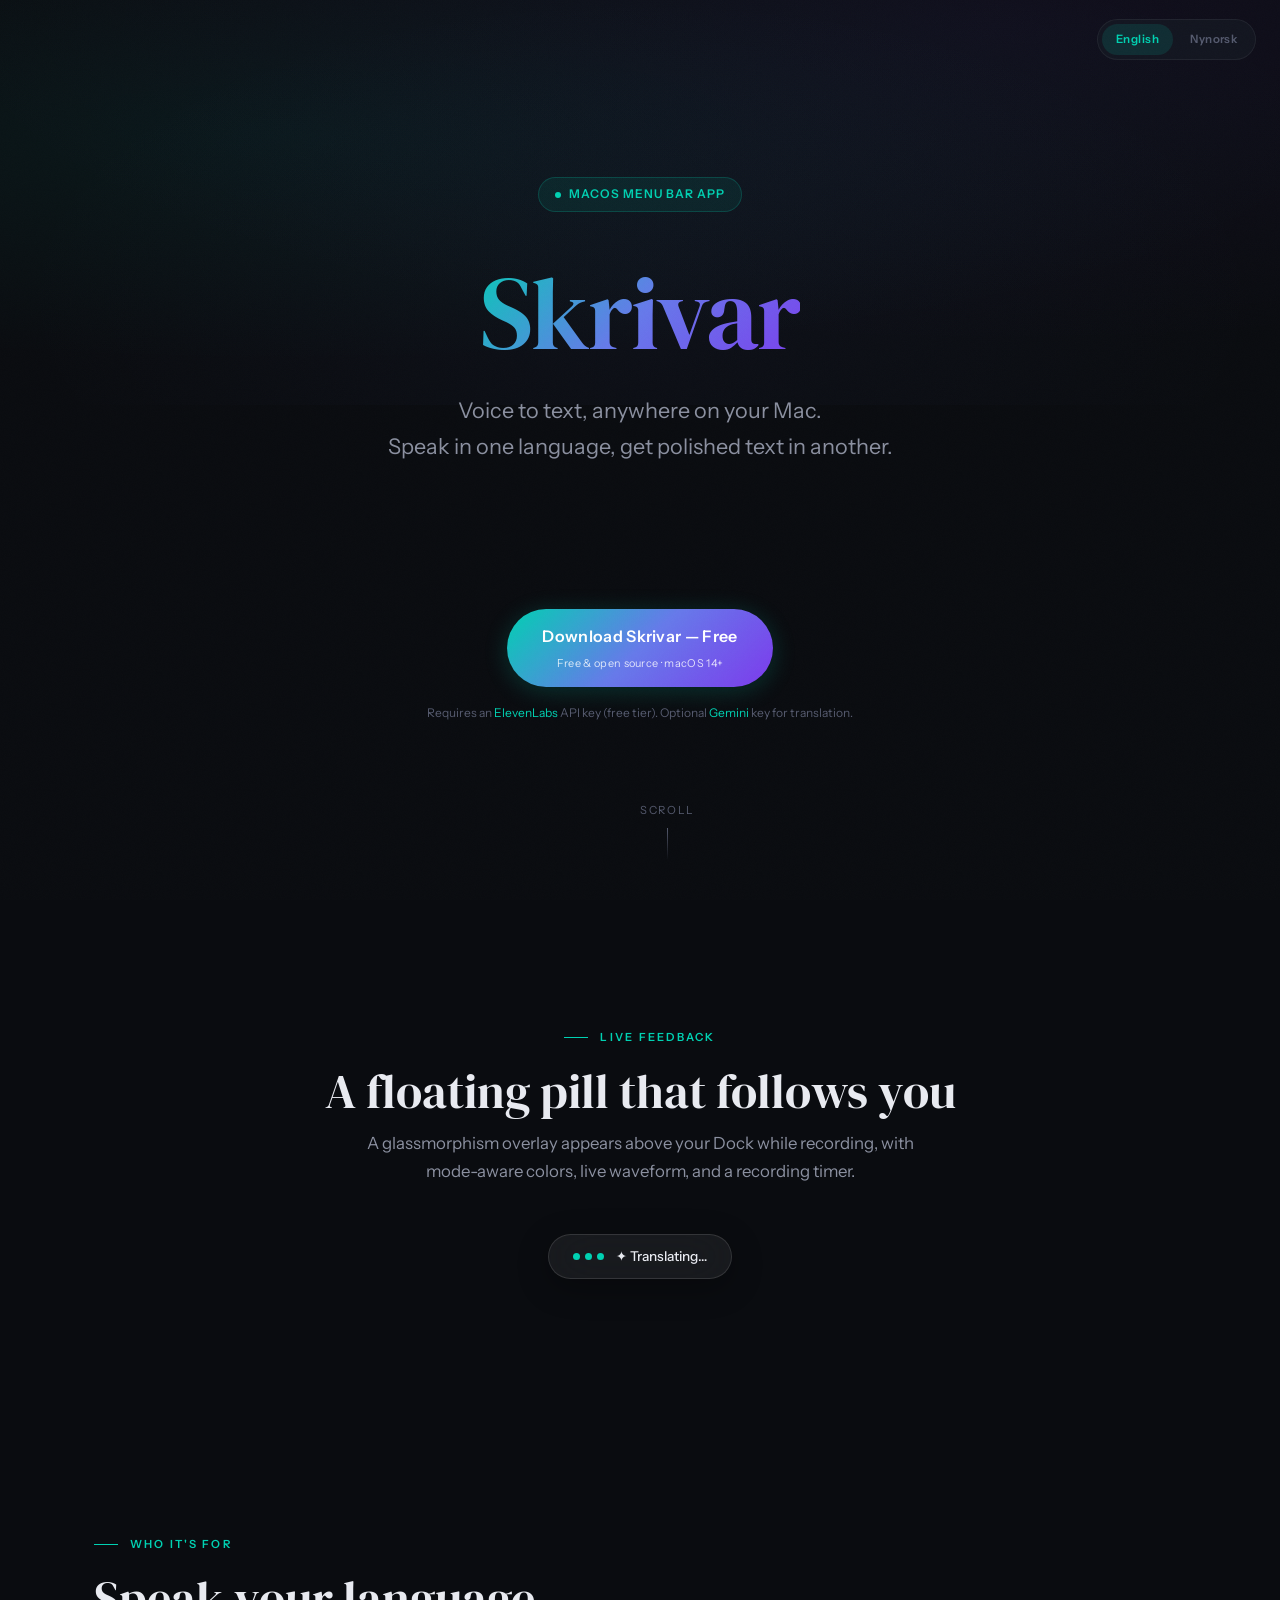
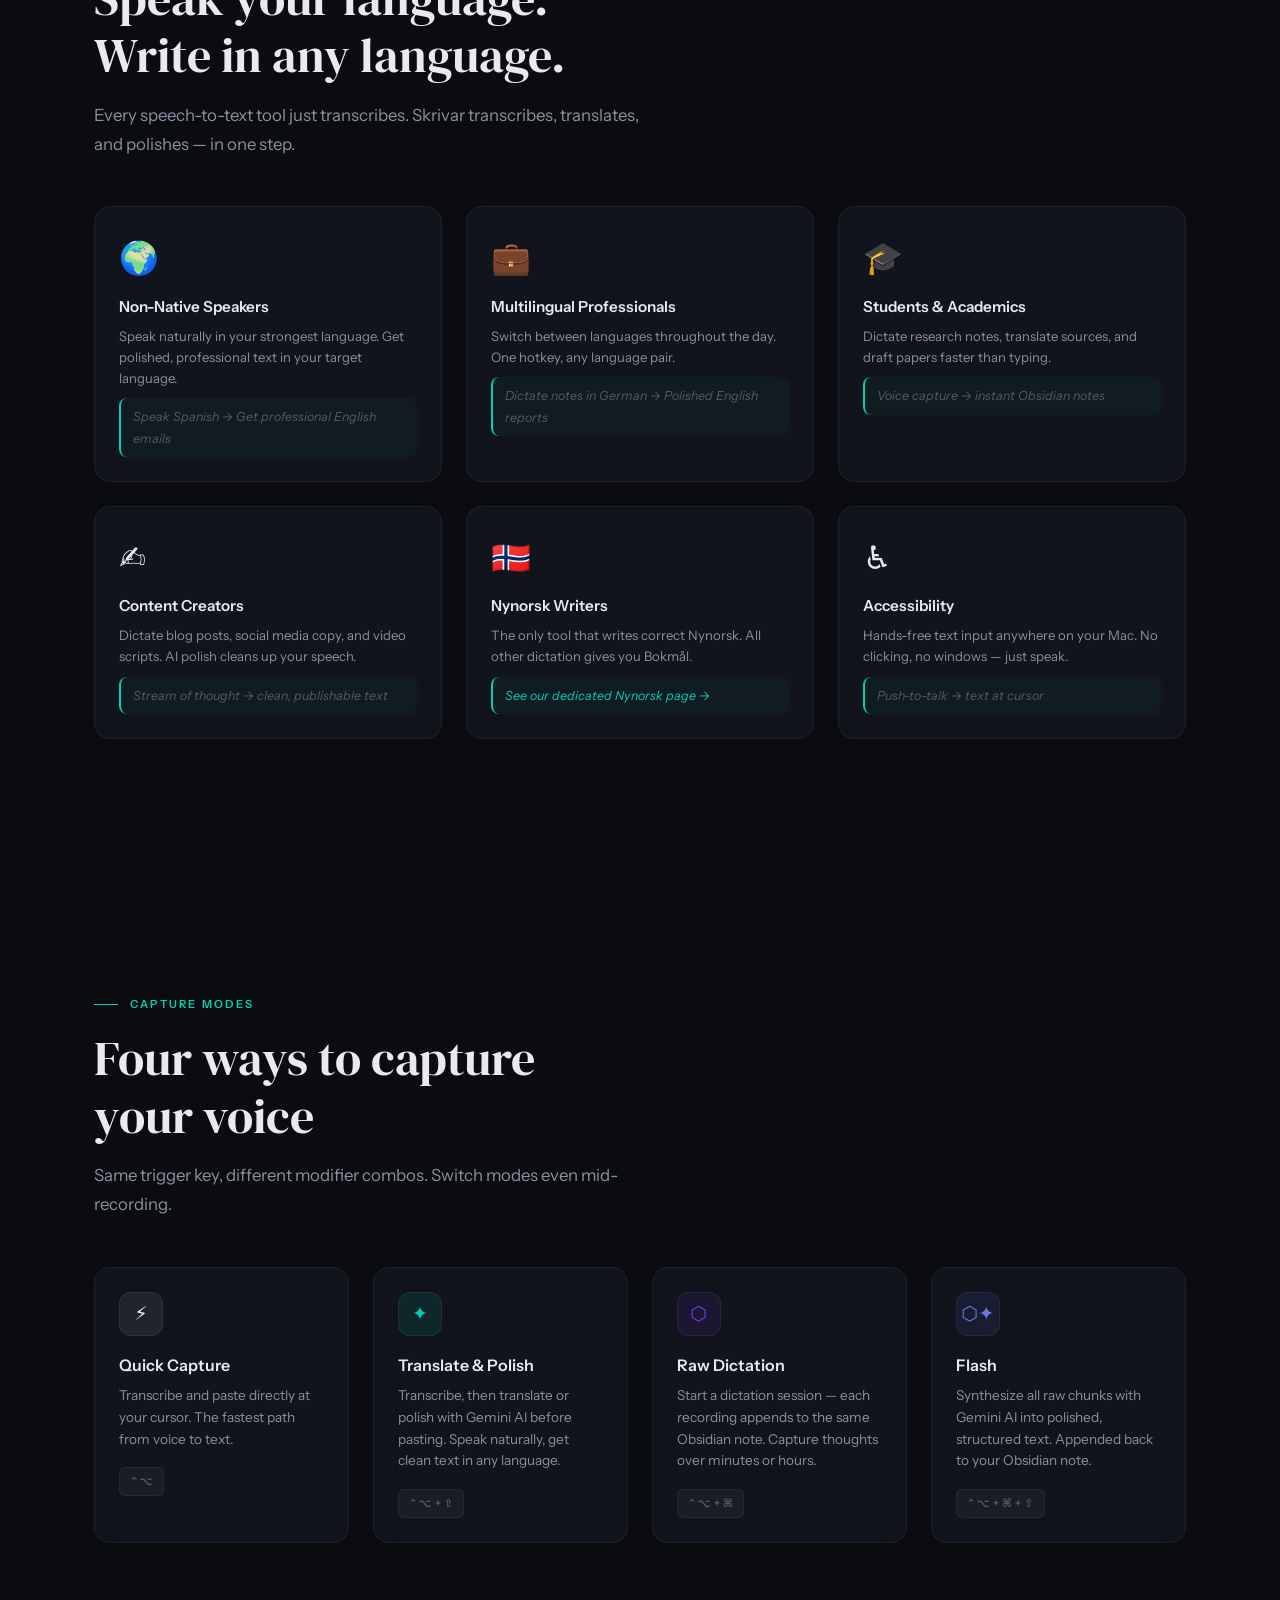
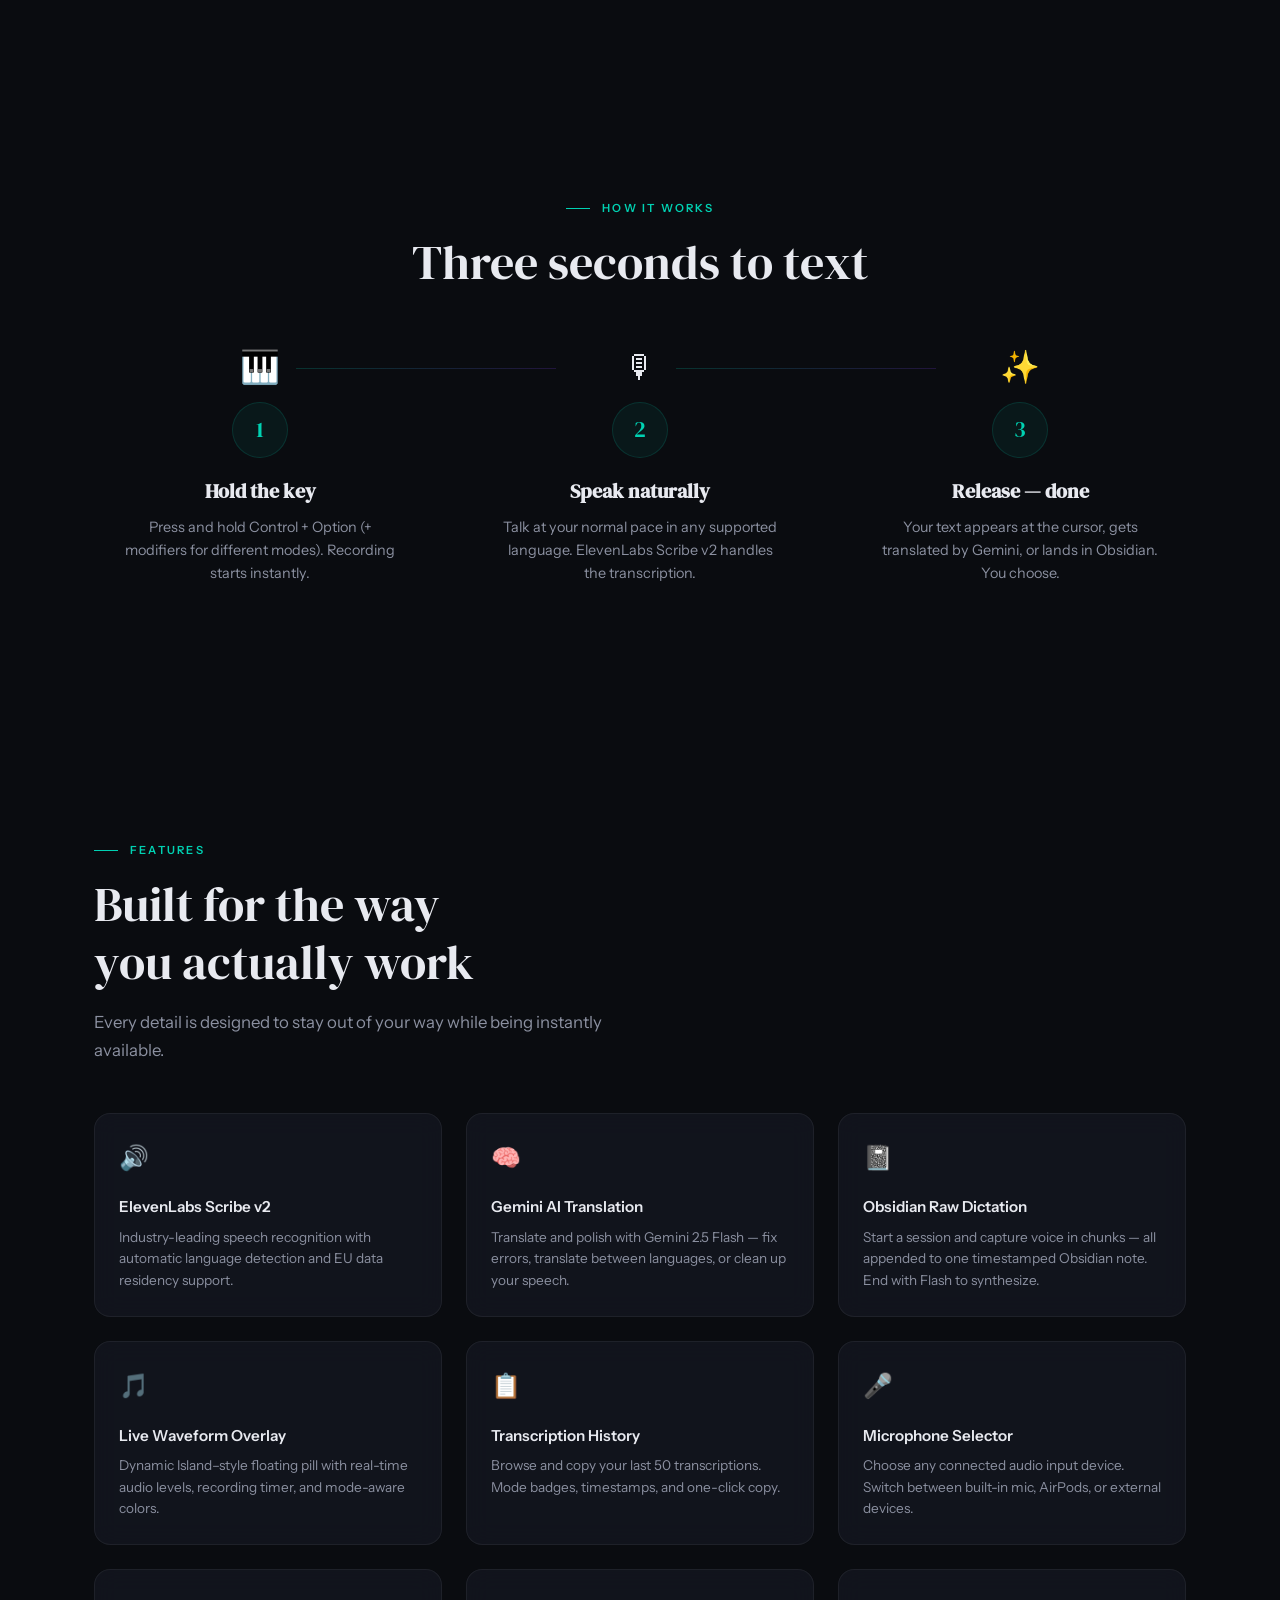
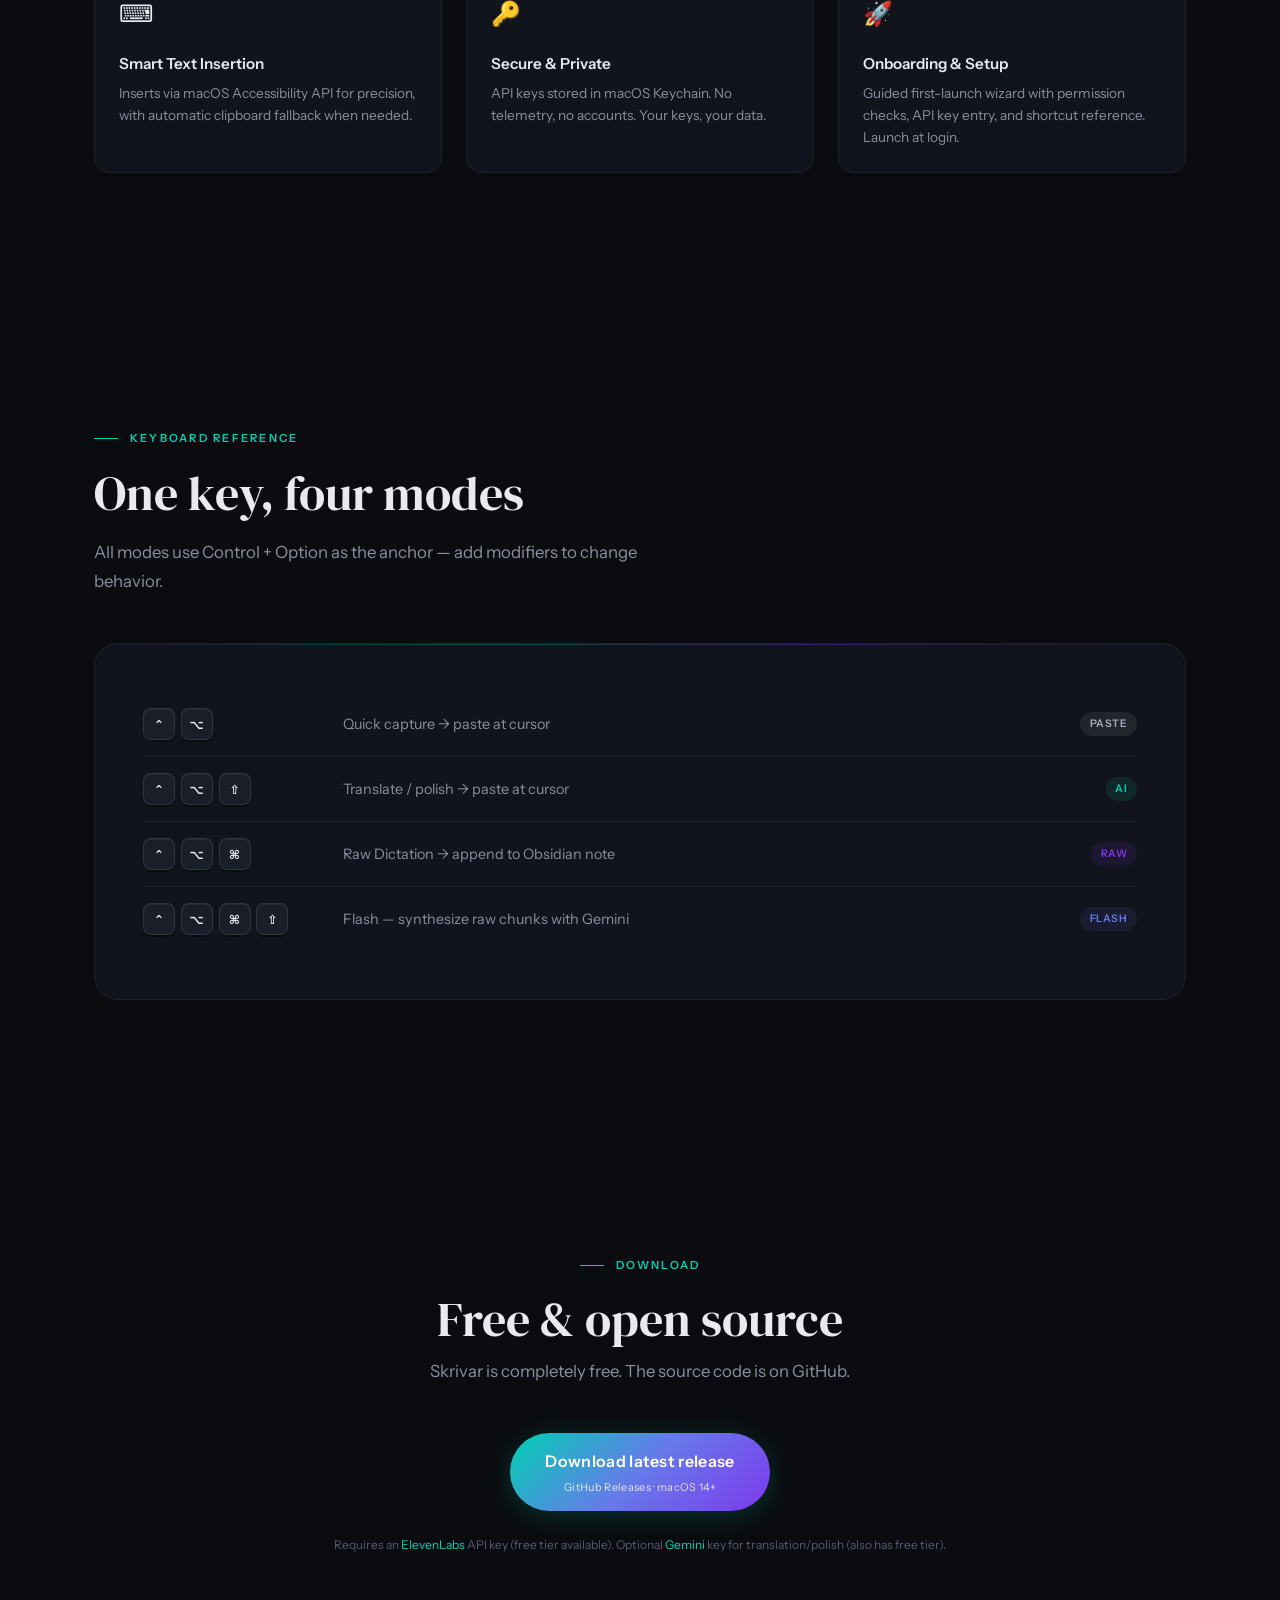
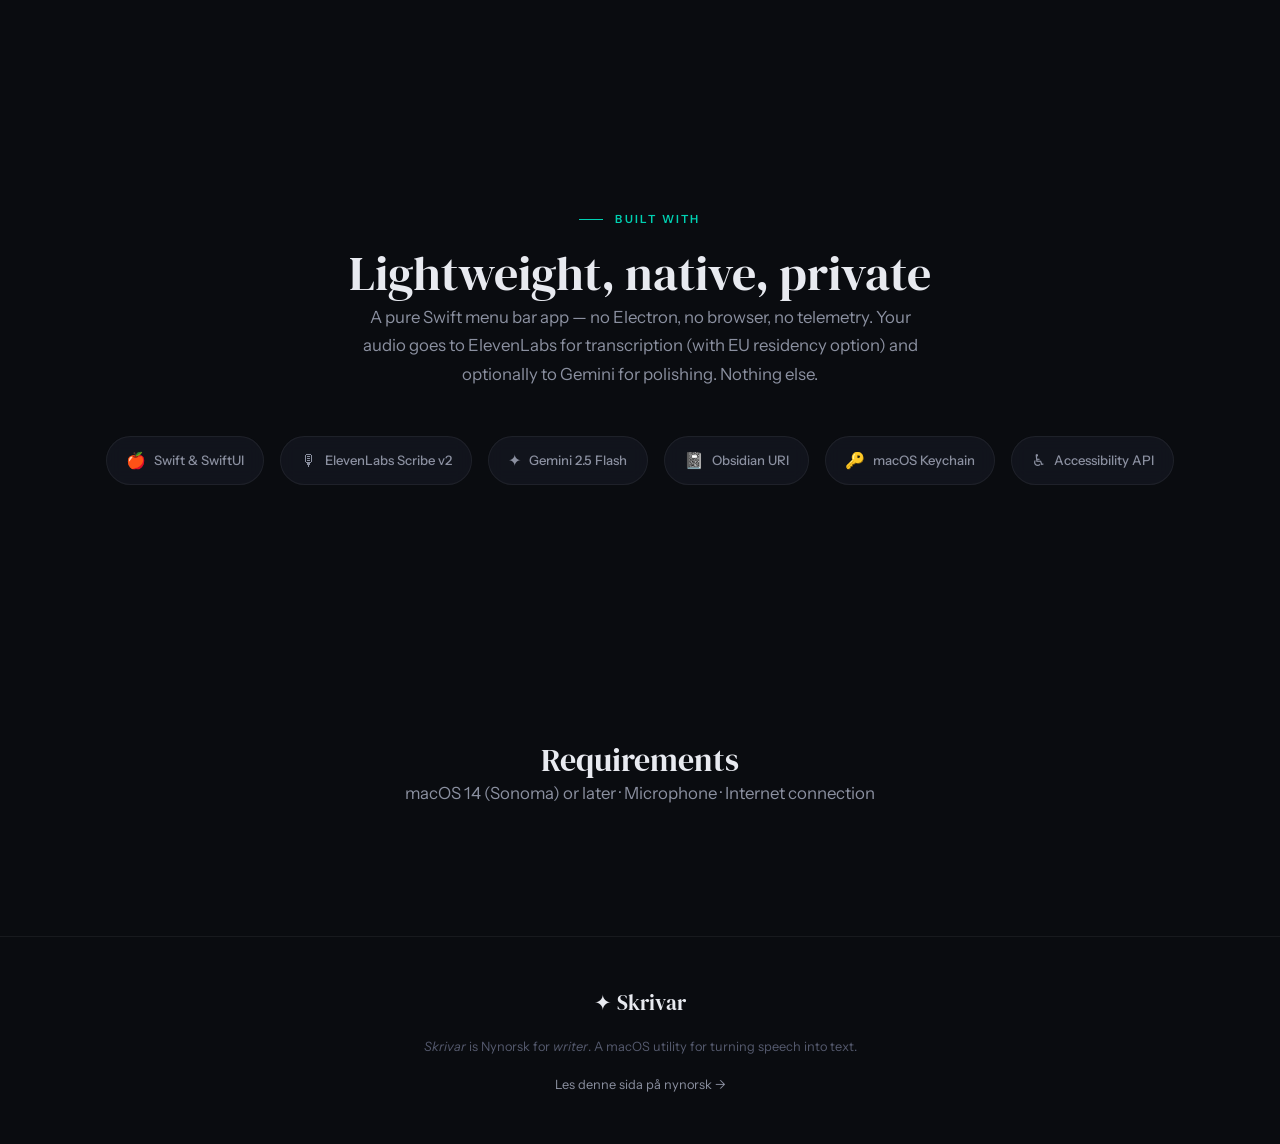
==== commit ea31f613: "feat(ui): replace system menu with custom SwiftUI popover and align docs" ====
--- a/docs/index.html
+++ b/docs/index.html
@@ -190,15 +190,15 @@
 
         <div class="mode-card" data-mode="obsidian">
           <div class="mode-icon">⬡</div>
-          <h3>Obsidian</h3>
-          <p>Voice capture sent straight to your Obsidian vault as a new note. Hands-free knowledge capture.</p>
+          <h3>Raw Dictation</h3>
+          <p>Start a dictation session — each recording appends to the same Obsidian note. Capture thoughts over minutes or hours.</p>
           <span class="mode-shortcut">⌃⌥ + ⌘</span>
         </div>
 
         <div class="mode-card" data-mode="polish">
           <div class="mode-icon">⬡✦</div>
-          <h3>Obsidian+</h3>
-          <p>Polish with Gemini first, then create an Obsidian note. AI-refined ideas, instantly saved.</p>
+          <h3>Flash</h3>
+          <p>Synthesize all raw chunks with Gemini AI into polished, structured text. Appended back to your Obsidian note.</p>
           <span class="mode-shortcut">⌃⌥ + ⌘ + ⇧</span>
         </div>
 
@@ -268,8 +268,8 @@
 
         <div class="feature-card">
           <span class="feature-icon">📓</span>
-          <h3>Obsidian Integration</h3>
-          <p>Send transcriptions directly to your Obsidian vault as timestamped notes via the URI scheme.</p>
+          <h3>Obsidian Raw Dictation</h3>
+          <p>Start a session and capture voice in chunks — all appended to one timestamped Obsidian note. End with Flash to synthesize.</p>
         </div>
 
         <div class="feature-card">
@@ -352,8 +352,8 @@
               <kbd>⌥</kbd>
               <kbd>⌘</kbd>
             </div>
-            <span class="shortcut-desc">Capture → create Obsidian note</span>
-            <span class="shortcut-badge" data-type="obsidian">Obsidian</span>
+            <span class="shortcut-desc">Raw Dictation → append to Obsidian note</span>
+            <span class="shortcut-badge" data-type="obsidian">Raw</span>
           </div>
 
           <div class="shortcut-row">
@@ -363,8 +363,8 @@
               <kbd>⌘</kbd>
               <kbd>⇧</kbd>
             </div>
-            <span class="shortcut-desc">Polish with Gemini → Obsidian note</span>
-            <span class="shortcut-badge" data-type="both">AI + Obsidian</span>
+            <span class="shortcut-desc">Flash — synthesize raw chunks with Gemini</span>
+            <span class="shortcut-badge" data-type="both">Flash</span>
           </div>
 
         </div>
